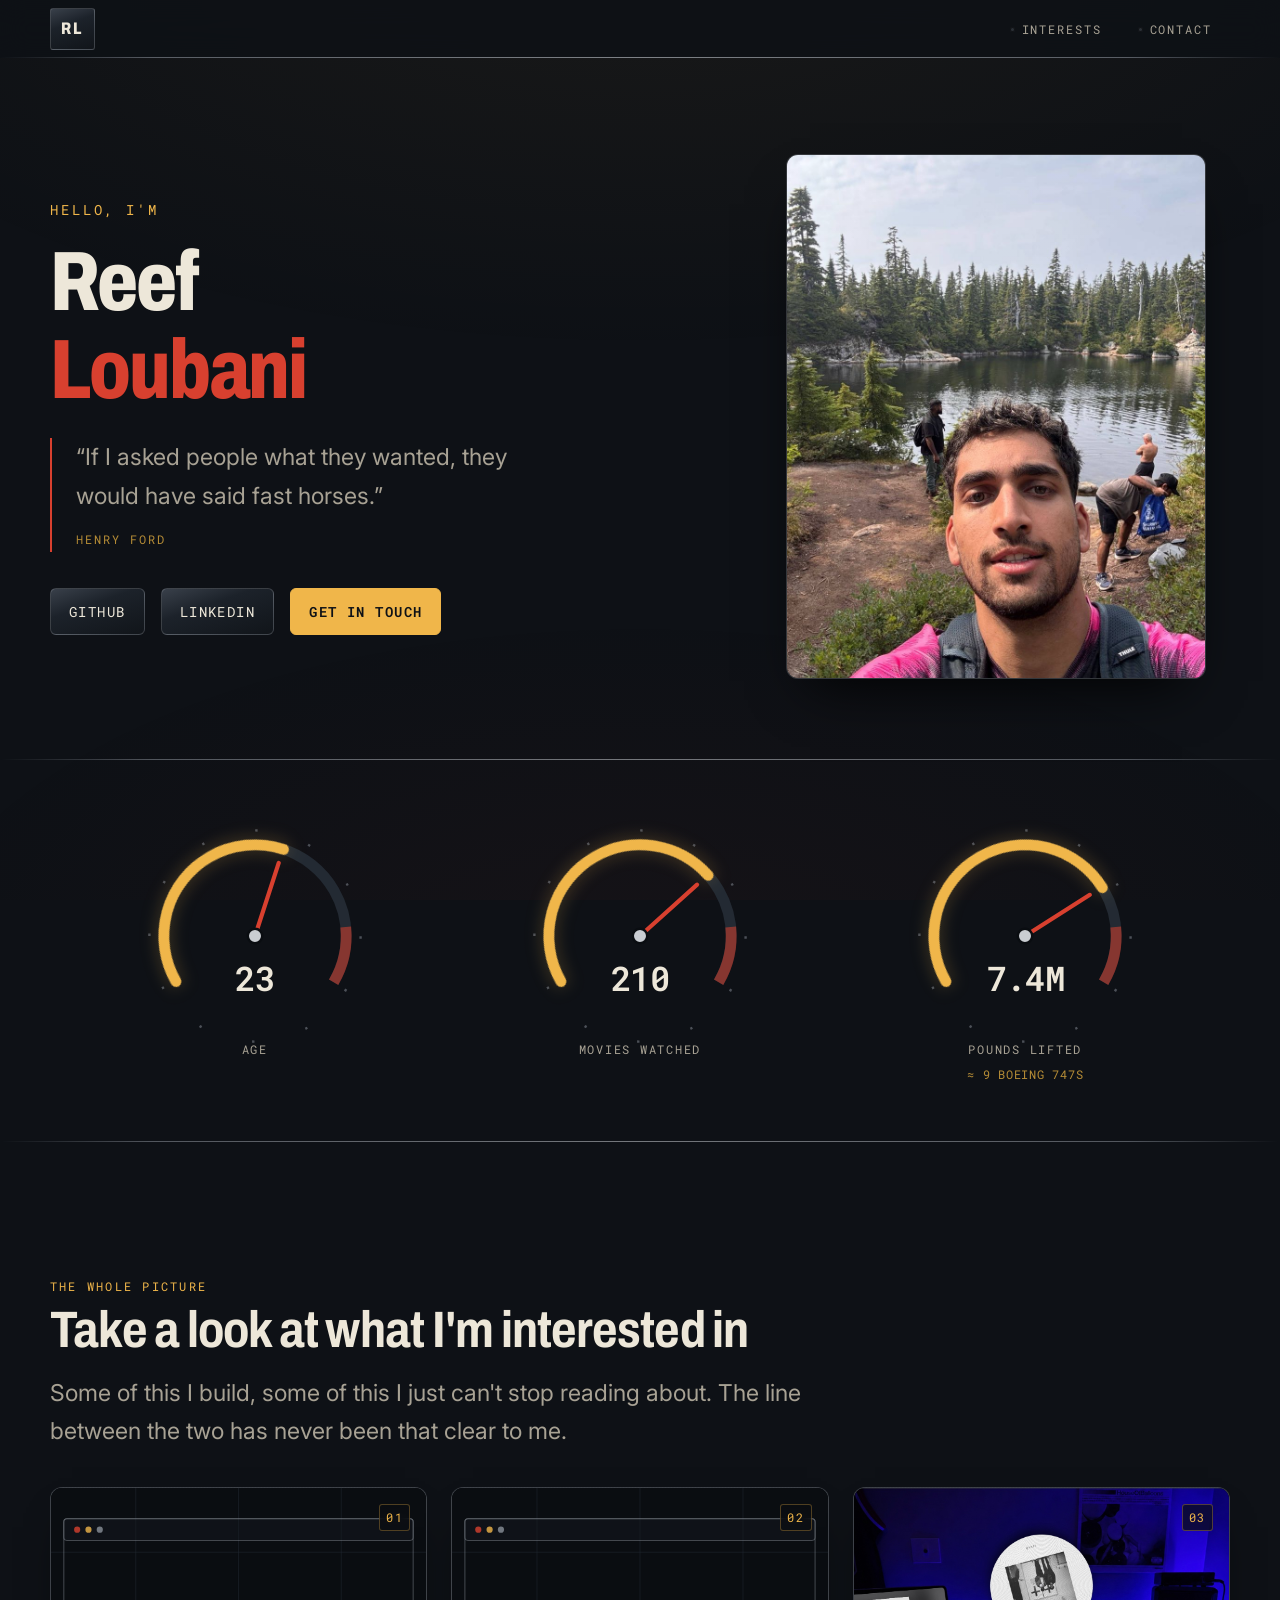
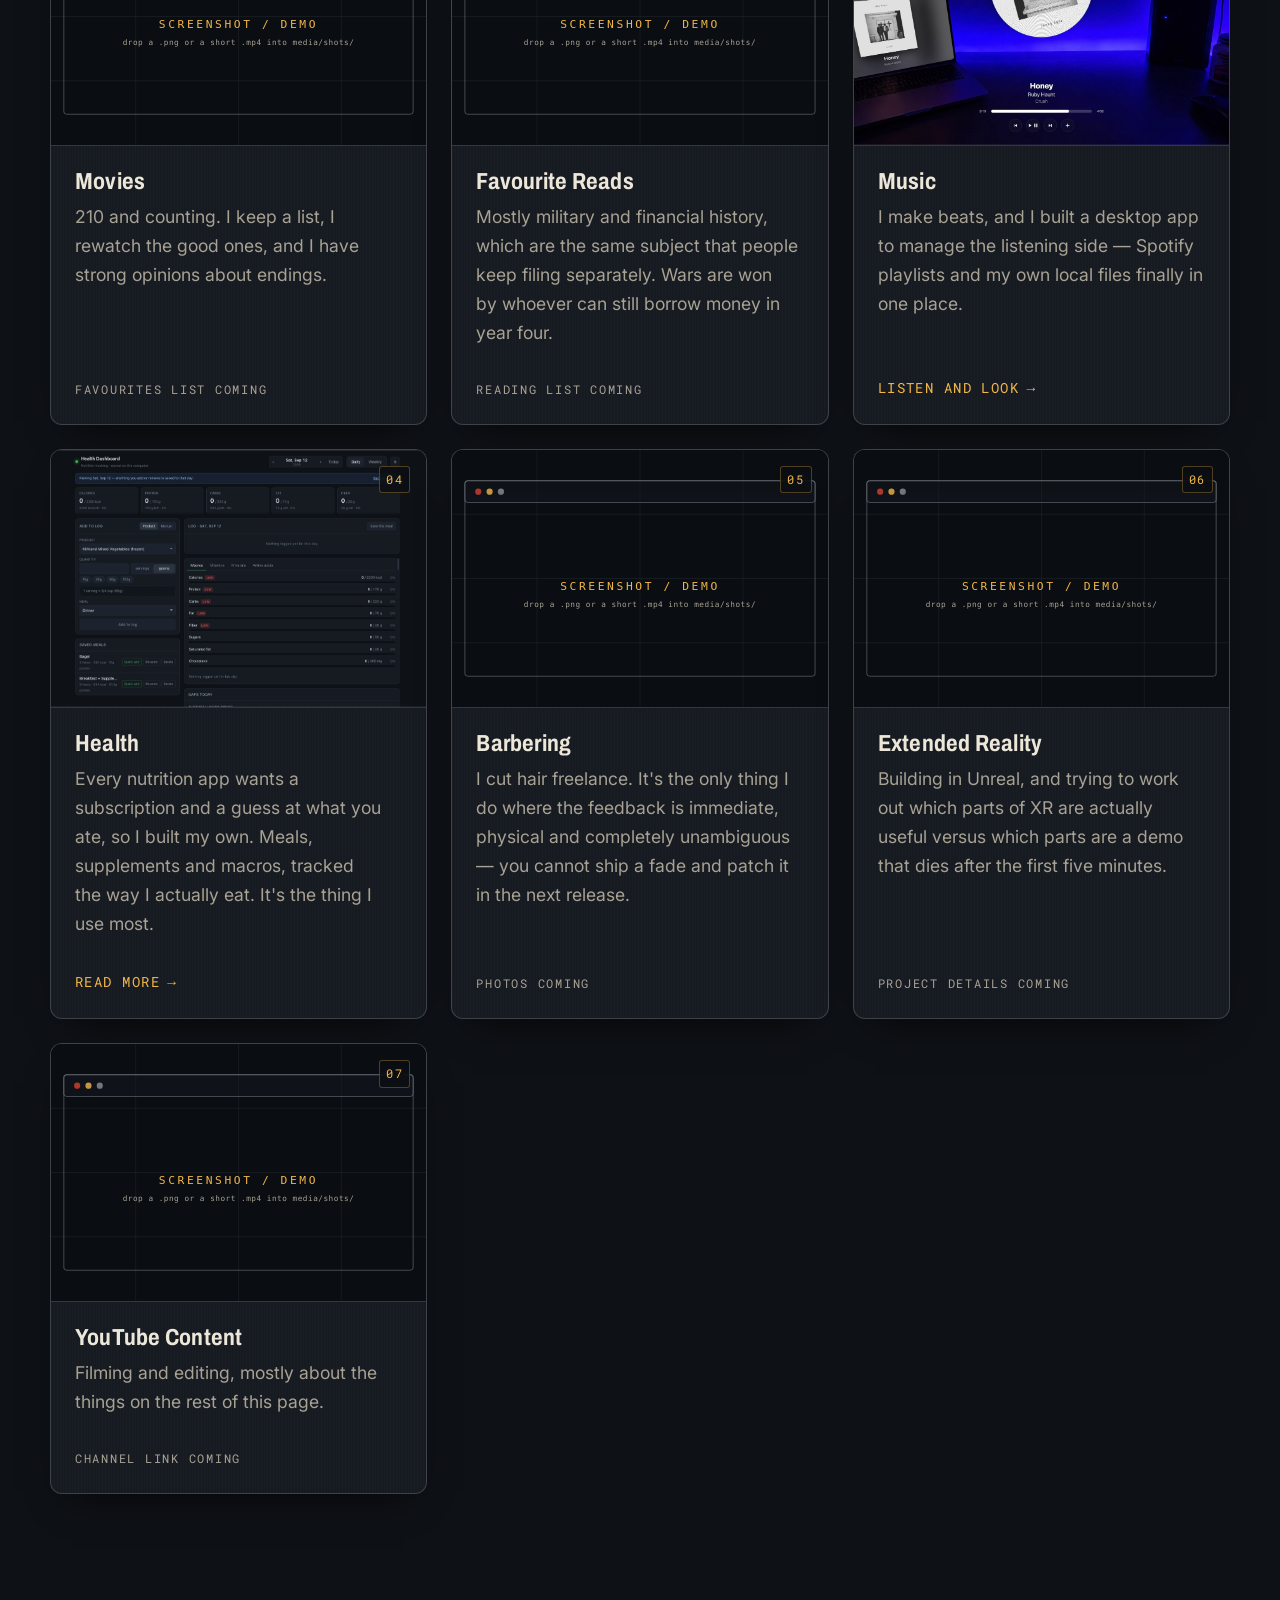
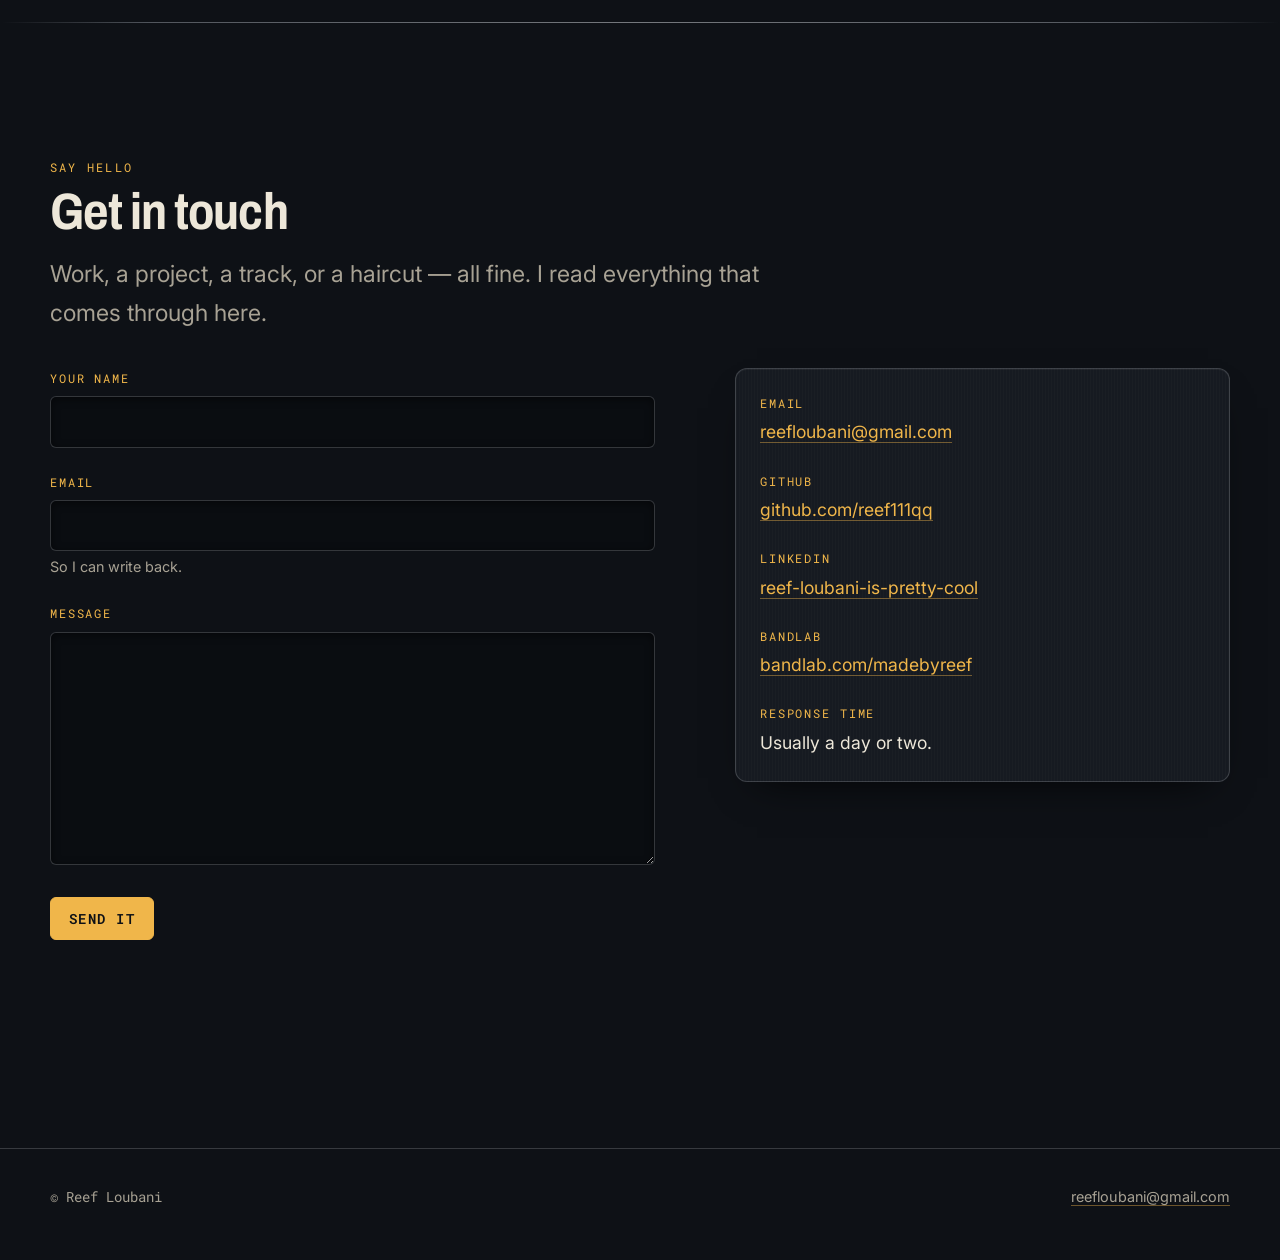
==== index.html @ f1d62947 "Restructure as a single page built around interests Replaces the five-tab layout with one scrolling " ====
<!doctype html>
<html lang="en">
<head>
<meta charset="utf-8">
<meta name="viewport" content="width=device-width, initial-scale=1">

<!-- REPLACE: tagline in the title, and the description below. Keep the name first. -->
<title>Reef Loubani — Builder, AI Engineer, Music Producer</title>
<meta name="description" content="Reef Loubani builds software, lifts, makes beats, cuts hair and reads history. Movies, reads, music, health, barbering, extended reality and video — all in one place.">
<link rel="canonical" href="https://reefloubani.com/">

<meta property="og:type" content="profile">
<meta property="og:title" content="Reef Loubani">
<meta property="og:description" content="Builder, AI engineer, music producer. Movies, reads, music, health, barbering, XR and video.">
<meta property="og:url" content="https://reefloubani.com/">
<meta property="og:image" content="https://reefloubani.com/media/og-image.png">
<meta name="twitter:card" content="summary_large_image">

<link rel="icon" href="favicon.svg" type="image/svg+xml">
<link rel="manifest" href="site.webmanifest">
<meta name="theme-color" content="#0E1116">

<link rel="preconnect" href="https://fonts.googleapis.com">
<link rel="preconnect" href="https://fonts.gstatic.com" crossorigin>
<link rel="stylesheet" href="https://fonts.googleapis.com/css2?family=Archivo:wdth,wght@62..125,400..800&family=Inter:wght@400..600&family=Roboto+Mono:wght@400..600&display=swap">

<link rel="stylesheet" href="styles/tokens.css">
<link rel="stylesheet" href="styles/base.css">
<link rel="stylesheet" href="styles/components.css">
<link rel="stylesheet" href="styles/pages.css">
<script type="module" src="scripts/main.js"></script>

<!-- This block is what ties reefloubani.com to your existing profiles when
     someone searches your name. Keep "sameAs" up to date if you add profiles. -->
<script type="application/ld+json">
{
  "@context": "https://schema.org",
  "@type": "Person",
  "name": "Reef Loubani",
  "url": "https://reefloubani.com/",
  "jobTitle": "Software Engineer",
  "email": "mailto:reefloubani@gmail.com",
  "knowsAbout": ["Software Engineering", "Artificial Intelligence", "Music Production", "Extended Reality", "Strength Training", "Film", "History"],
  "sameAs": [
    "https://github.com/reef111qq",
    "https://www.linkedin.com/in/reef-loubani-is-pretty-cool/",
    "https://www.bandlab.com/madebyreef"
  ]
}
</script>
</head>
<body>
<a class="skip-link" href="#main">Skip to content</a>

<header class="cluster">
  <div class="cluster__inner">
    <a class="cluster__mark" href="#main">RL</a>
    <nav class="cluster__tabs" aria-label="Primary">
      <ul class="cluster__list">
        <li><a class="cluster__link" href="#interests">Interests</a></li>
        <li><a class="cluster__link" href="#contact">Contact</a></li>
      </ul>
    </nav>
  </div>
</header>

<main id="main">

  <!-- ===== HERO ========================================================== -->
  <section class="wrap hero" aria-labelledby="hero-name">
    <div>
      <span class="hero__greeting">Hello, I'm</span>
      <h1 class="hero__name" id="hero-name">Reef <em>Loubani</em></h1>

      <blockquote class="hero__quote">
        <p>&ldquo;If I asked people what they wanted, they would have said fast horses.&rdquo;</p>
        <cite>Henry Ford</cite>
      </blockquote>

      <ul class="hero__links">
        <li><a class="btn" href="https://github.com/reef111qq">GitHub</a></li>
        <li><a class="btn" href="https://www.linkedin.com/in/reef-loubani-is-pretty-cool/">LinkedIn</a></li>
        <li><a class="btn btn--primary" href="#contact">Get in touch</a></li>
      </ul>
    </div>

    <figure class="hero__figure">
      <div class="portrait">
        <img src="media/portrait.jpg" alt="Reef Loubani at an alpine lake, pine trees and water behind him" width="900" height="1200" fetchpriority="high" decoding="async">
      </div>
    </figure>
  </section>

  <hr class="rule">

  <!-- ===== GAUGES ========================================================
       Each gauge needs data-value and data-max. data-max sets where the
       needle reaches full scale, so pick a number a bit above the value.
       The age gauge is different: give it data-birthdate and it works its
       own age out every page load, so it never goes stale.
       Add data-compact to shorten a big number (7400000 -> "7.4M").
       ===================================================================== -->
  <section class="wrap" aria-labelledby="stats-heading">
    <h2 class="vh" id="stats-heading">By the numbers</h2>

    <div class="gauges">

      <figure class="gauge reveal" data-gauge data-birthdate="2003-01-11" data-max="40" data-label="Age">
        <div class="gauge__dial-wrap">
          <svg class="gauge__dial" viewBox="0 0 200 200" role="img" aria-label="Age: 23">
            <g transform="rotate(150 100 100)" fill="none">
              <circle class="gauge__ticks" cx="100" cy="100" r="88"/>
              <circle class="gauge__track" cx="100" cy="100" r="76"/>
              <circle class="gauge__redline" cx="100" cy="100" r="76"/>
              <circle class="gauge__value" cx="100" cy="100" r="76"/>
            </g>
            <g class="gauge__needle"><line x1="100" y1="100" x2="100" y2="36"/></g>
            <circle class="gauge__hub" cx="100" cy="100" r="6"/>
          </svg>
          <span class="gauge__readout" data-readout>23</span>
        </div>
        <figcaption class="gauge__label">Age</figcaption>
      </figure>

      <figure class="gauge reveal" data-gauge data-value="210" data-max="300" data-label="Movies watched">
        <div class="gauge__dial-wrap">
          <svg class="gauge__dial" viewBox="0 0 200 200" role="img" aria-label="Movies watched: 210">
            <g transform="rotate(150 100 100)" fill="none">
              <circle class="gauge__ticks" cx="100" cy="100" r="88"/>
              <circle class="gauge__track" cx="100" cy="100" r="76"/>
              <circle class="gauge__redline" cx="100" cy="100" r="76"/>
              <circle class="gauge__value" cx="100" cy="100" r="76"/>
            </g>
            <g class="gauge__needle"><line x1="100" y1="100" x2="100" y2="36"/></g>
            <circle class="gauge__hub" cx="100" cy="100" r="6"/>
          </svg>
          <span class="gauge__readout" data-readout>210</span>
        </div>
        <figcaption class="gauge__label">Movies watched</figcaption>
      </figure>

      <figure class="gauge reveal" data-gauge data-value="7400000" data-max="10000000" data-compact data-label="Pounds lifted">
        <div class="gauge__dial-wrap">
          <svg class="gauge__dial" viewBox="0 0 200 200" role="img" aria-label="Pounds lifted: 7.4 million">
            <g transform="rotate(150 100 100)" fill="none">
              <circle class="gauge__ticks" cx="100" cy="100" r="88"/>
              <circle class="gauge__track" cx="100" cy="100" r="76"/>
              <circle class="gauge__redline" cx="100" cy="100" r="76"/>
              <circle class="gauge__value" cx="100" cy="100" r="76"/>
            </g>
            <g class="gauge__needle"><line x1="100" y1="100" x2="100" y2="36"/></g>
            <circle class="gauge__hub" cx="100" cy="100" r="6"/>
          </svg>
          <span class="gauge__readout" data-readout>7.4M</span>
        </div>
        <figcaption class="gauge__label">
          Pounds lifted
          <span class="gauge__note">&asymp; 9 Boeing 747s</span>
        </figcaption>
      </figure>

    </div>
  </section>

  <hr class="rule">

  <!-- ===== INTERESTS =====================================================
       The bulk of the site. Projects and personal interests together.
       To add one: copy a card, bump the number, swap the image.
       ===================================================================== -->
  <section class="wrap section" id="interests" aria-labelledby="interests-heading">
    <div class="section-head">
      <span class="section-head__eyebrow">The whole picture</span>
      <h2 id="interests-heading">Take a look at what I'm interested in</h2>
      <p class="section-head__lede">
        Some of this I build, some of this I just can't stop reading about. The
        line between the two has never been that clear to me.
      </p>
    </div>

    <div class="interests-grid">

      <!-- 01 MOVIES -->
      <article class="card interest-card reveal">
        <span class="interest-card__no">01</span>
        <div class="card__media">
          <img src="media/placeholder-shot.svg" alt="" width="800" height="500" loading="lazy" decoding="async">
        </div>
        <div class="card__body">
          <h3>Movies</h3>
          <!-- REPLACE: what you actually look for in a film, and a few favourites. -->
          <p>210 and counting. I keep a list, I rewatch the good ones, and I have
            strong opinions about endings.</p>
          <p class="interest-card__soon">Favourites list coming</p>
        </div>
      </article>

      <!-- 02 FAVOURITE READS -->
      <article class="card interest-card reveal">
        <span class="interest-card__no">02</span>
        <div class="card__media">
          <img src="media/placeholder-shot.svg" alt="" width="800" height="500" loading="lazy" decoding="async">
        </div>
        <div class="card__body">
          <h3>Favourite Reads</h3>
          <!-- REPLACE: the books that actually changed how you think. -->
          <p>Mostly military and financial history, which are the same subject that
            people keep filing separately. Wars are won by whoever can still borrow
            money in year four.</p>
          <p class="interest-card__soon">Reading list coming</p>
        </div>
      </article>

      <!-- 03 MUSIC -->
      <article class="card interest-card reveal">
        <span class="interest-card__no">03</span>
        <div class="card__media">
          <img src="media/shots/music-manager.jpg" alt="The desktop music manager playing Honey by Ruby Haunt, album art spinning as a record above the desk" width="1500" height="825" loading="lazy" decoding="async">
        </div>
        <div class="card__body">
          <h3>Music</h3>
          <p>I make beats, and I built a desktop app to manage the listening side —
            Spotify playlists and my own local files finally in one place.</p>
          <a class="link-arrow" href="music.html">Listen and look <span aria-hidden="true">&rarr;</span></a>
        </div>
      </article>

      <!-- 04 HEALTH -->
      <article class="card interest-card reveal">
        <span class="interest-card__no">04</span>
        <div class="card__media">
          <img src="media/shots/health-dashboard.jpg" alt="The health dashboard showing calorie, protein, carb, fat and fibre targets alongside a daily food log" width="1500" height="730" loading="lazy" decoding="async">
        </div>
        <div class="card__body">
          <h3>Health</h3>
          <p>Every nutrition app wants a subscription and a guess at what you ate, so
            I built my own. Meals, supplements and macros, tracked the way I actually
            eat. It's the thing I use most.</p>
          <a class="link-arrow" href="project-health-dashboard.html">Read more <span aria-hidden="true">&rarr;</span></a>
        </div>
      </article>

      <!-- 05 BARBERING -->
      <article class="card interest-card reveal">
        <span class="interest-card__no">05</span>
        <div class="card__media">
          <img src="media/placeholder-shot.svg" alt="" width="800" height="500" loading="lazy" decoding="async">
        </div>
        <div class="card__body">
          <h3>Barbering</h3>
          <!-- REPLACE: how you got into it, who you cut for. -->
          <p>I cut hair freelance. It's the only thing I do where the feedback is
            immediate, physical and completely unambiguous — you cannot ship a fade
            and patch it in the next release.</p>
          <p class="interest-card__soon">Photos coming</p>
        </div>
      </article>

      <!-- 06 EXTENDED REALITY -->
      <article class="card interest-card reveal">
        <span class="interest-card__no">06</span>
        <div class="card__media">
          <img src="media/placeholder-shot.svg" alt="" width="800" height="500" loading="lazy" decoding="async">
        </div>
        <div class="card__body">
          <h3>Extended Reality</h3>
          <!-- REPLACE: what you're building in XR and why. -->
          <p>Building in Unreal, and trying to work out which parts of XR are actually
            useful versus which parts are a demo that dies after the first five minutes.</p>
          <p class="interest-card__soon">Project details coming</p>
        </div>
      </article>

      <!-- 07 YOUTUBE CONTENT -->
      <article class="card interest-card reveal">
        <span class="interest-card__no">07</span>
        <div class="card__media">
          <img src="media/placeholder-shot.svg" alt="" width="800" height="500" loading="lazy" decoding="async">
        </div>
        <div class="card__body">
          <h3>YouTube Content</h3>
          <!-- REPLACE: what the channel is about, and link it. -->
          <p>Filming and editing, mostly about the things on the rest of this page.</p>
          <p class="interest-card__soon">Channel link coming</p>
        </div>
      </article>

    </div>
  </section>

  <hr class="rule">

  <!-- ===== CONTACT =======================================================
       Netlify reads this form at deploy time and collects submissions under
       Forms in the site dashboard. It only works once deployed — submitting
       from a local server will 404, which is expected.
       ===================================================================== -->
  <section class="wrap section" id="contact" aria-labelledby="contact-heading">
    <div class="section-head">
      <span class="section-head__eyebrow">Say hello</span>
      <h2 id="contact-heading">Get in touch</h2>
      <p class="section-head__lede">
        Work, a project, a track, or a haircut — all fine. I read everything that
        comes through here.
      </p>
    </div>

    <div class="contact-split">
      <form name="contact" method="POST" action="/thanks.html"
            data-netlify="true" netlify-honeypot="bot-field">

        <input type="hidden" name="form-name" value="contact">

        <p class="hp" aria-hidden="true">
          <label>Leave this field empty <input name="bot-field" tabindex="-1" autocomplete="off"></label>
        </p>

        <div class="field">
          <label class="field__label" for="name">Your name</label>
          <input id="name" name="name" type="text" autocomplete="name" required>
        </div>

        <div class="field">
          <label class="field__label" for="email">Email</label>
          <input id="email" name="email" type="email" autocomplete="email" required
                 aria-describedby="email-hint">
          <span class="field__hint" id="email-hint">So I can write back.</span>
        </div>

        <div class="field">
          <label class="field__label" for="message">Message</label>
          <textarea id="message" name="message" rows="7" required></textarea>
        </div>

        <button class="btn btn--primary" type="submit">Send it</button>
      </form>

      <aside class="panel contact-aside reveal" aria-labelledby="elsewhere-heading">
        <h3 id="elsewhere-heading" class="vh">Elsewhere</h3>
        <dl>
          <dt>Email</dt>
          <dd><a href="mailto:reefloubani@gmail.com">reefloubani@gmail.com</a></dd>

          <dt>GitHub</dt>
          <dd><a href="https://github.com/reef111qq">github.com/reef111qq</a></dd>

          <dt>LinkedIn</dt>
          <dd><a href="https://www.linkedin.com/in/reef-loubani-is-pretty-cool/">reef-loubani-is-pretty-cool</a></dd>

          <dt>BandLab</dt>
          <dd><a href="https://www.bandlab.com/madebyreef">bandlab.com/madebyreef</a></dd>

          <dt>Response time</dt>
          <dd>Usually a day or two.</dd>
        </dl>
      </aside>
    </div>
  </section>

</main>

<footer class="foot">
  <div class="wrap foot__inner">
    <p class="mono">&copy; Reef Loubani</p>
    <p><a href="mailto:reefloubani@gmail.com">reefloubani@gmail.com</a></p>
  </div>
</footer>

</body>
</html>
---- styles/tokens.css ----
/* ==========================================================================
   tokens.css — the whole design system lives here.
   Change a value in this file and it updates everywhere on the site.
   ========================================================================== */

:root {
  /* --- Palette -----------------------------------------------------------
     "Chrome & Chassis": lacquered midnight ground, bone text, racing red
     accents, amber instrument lighting, chrome hairlines.
     ------------------------------------------------------------------- */
  --lacquer:         #0E1116;   /* page ground */
  --lacquer-raised:  #161A21;   /* cards, panels — sits above the ground */
  --lacquer-sunk:    #0A0D11;   /* recessed wells: LCD, media frames */
  --bone:            #EDE7D9;   /* body text */
  --bone-dim:        #A8A294;   /* captions, secondary text */

  /* Racing red is LARGE TEXT AND DECORATION ONLY.
     On --lacquer it measures ~4.3:1, which fails WCAG AA for body copy.
     For anything at body size, use --red-lift (~7:1). */
  --red:             #D8402F;
  --red-lift:        #E86B5C;

  --amber:           #F0B64A;   /* needles, readouts, focus rings (~10:1) */
  --amber-text:      #B58C36;   /* dimmed amber that is still safe for SMALL TEXT
                                   (5.2:1 or better on every surface here).
                                   Use this, not --amber-dim, for any wording. */
  --amber-dim:       #8A6B2E;   /* decorative only: unlit LEDs, hover borders.
                                   Measures 3.9:1 — too low for text. */
  --amber-glow:      rgba(240, 182, 74, 0.28);

  --chrome-hi:       #C9CDD2;
  --chrome-lo:       #8A9099;
  --chrome-edge:     rgba(201, 205, 210, 0.22);

  /* --- Derived surfaces --------------------------------------------------- */
  --hairline: linear-gradient(90deg,
    transparent, var(--chrome-lo) 12%, var(--chrome-hi) 50%,
    var(--chrome-lo) 88%, transparent);

  --bezel: linear-gradient(161deg, #39404A 0%, #1C222A 38%, #11151A 100%);

  --brushed: repeating-linear-gradient(90deg,
    rgba(255,255,255,0.016) 0 1px, transparent 1px 3px);

  --shadow-panel: 0 1px 0 rgba(255,255,255,0.05) inset,
                  0 18px 40px -22px rgba(0,0,0,0.9);
  --shadow-lift:  0 1px 0 rgba(255,255,255,0.07) inset,
                  0 26px 54px -24px rgba(0,0,0,1);

  /* --- Type --------------------------------------------------------------
     Display uses Archivo's width axis for the condensed instrument look.
     Every numeral on the site is mono — gauge readouts, timecodes, stats.
     ------------------------------------------------------------------- */
  --font-display: 'Archivo', 'Arial Narrow', 'Helvetica Neue', sans-serif;
  --font-body:    'Inter', -apple-system, BlinkMacSystemFont, 'Segoe UI', Roboto, sans-serif;
  --font-mono:    'Roboto Mono', ui-monospace, SFMono-Regular, Menlo, monospace;

  --wdth-condensed: 82;   /* display headings */
  --wdth-normal:    100;

  /* Fluid scale — no media queries needed for type */
  --step--2: clamp(0.72rem, 0.70rem + 0.10vw, 0.78rem);
  --step--1: clamp(0.82rem, 0.79rem + 0.15vw, 0.90rem);
  --step-0:  clamp(1.00rem, 0.96rem + 0.20vw, 1.10rem);
  --step-1:  clamp(1.22rem, 1.13rem + 0.45vw, 1.45rem);
  --step-2:  clamp(1.55rem, 1.35rem + 1.00vw, 2.15rem);
  --step-3:  clamp(2.05rem, 1.65rem + 2.00vw, 3.20rem);
  --step-4:  clamp(2.80rem, 1.90rem + 4.20vw, 5.75rem);

  --leading-tight: 1.05;
  --leading-snug:  1.28;
  --leading-body:  1.65;

  /* --- Space -------------------------------------------------------------- */
  --space-3xs: 0.25rem;
  --space-2xs: 0.5rem;
  --space-xs:  0.75rem;
  --space-s:   1rem;
  --space-m:   1.5rem;
  --space-l:   2.25rem;
  --space-xl:  3.5rem;
  --space-2xl: 5rem;
  --space-3xl: clamp(4rem, 2rem + 8vw, 8rem);

  /* --- Layout ------------------------------------------------------------- */
  --page-max: 1180px;
  --measure:  62ch;
  --gutter:   clamp(1.1rem, 0.6rem + 2.2vw, 2.75rem);
  --nav-h:    58px;
  --radius:   6px;
  --radius-lg: 12px;

  /* --- Motion ------------------------------------------------------------- */
  --dur-fast: 140ms;
  --dur:      280ms;
  --dur-slow: 1100ms;          /* the needle sweep */
  --ease:     cubic-bezier(0.22, 0.68, 0.24, 1);
  --ease-out: cubic-bezier(0.16, 1, 0.3, 1);
}
---- styles/base.css ----
/* ==========================================================================
   base.css — reset, typography, focus, page transitions, shared utilities.
   ========================================================================== */

/* --- Cross-document view transitions --------------------------------------
   Two lines. Navigating between tabs cross-fades instead of hard-cutting.
   Browsers without support simply navigate normally — nothing to maintain.
   ------------------------------------------------------------------------ */
@view-transition { navigation: auto; }

*, *::before, *::after { box-sizing: border-box; }

html {
  -webkit-text-size-adjust: 100%;
  scroll-behavior: smooth;
  scroll-padding-top: calc(var(--nav-h) + var(--space-m));
}

body {
  margin: 0;
  min-height: 100svh;
  background: var(--lacquer);
  color: var(--bone);
  font-family: var(--font-body);
  font-size: var(--step-0);
  line-height: var(--leading-body);
  -webkit-font-smoothing: antialiased;
  text-rendering: optimizeLegibility;
}

/* A slow vignette so the ground reads as lacquer, not flat black. */
body::before {
  content: "";
  position: fixed;
  inset: 0;
  pointer-events: none;
  z-index: 0;
  background:
    radial-gradient(120% 80% at 50% -10%, rgba(240,182,74,0.055), transparent 62%),
    radial-gradient(100% 70% at 50% 110%, rgba(216,64,47,0.045), transparent 60%);
}

/* --- Headings -------------------------------------------------------------
   Display face, condensed width axis. Numerals everywhere are mono.
   ------------------------------------------------------------------------ */
h1, h2, h3, h4 {
  font-family: var(--font-display);
  font-variation-settings: 'wdth' var(--wdth-condensed);
  font-weight: 700;
  line-height: var(--leading-tight);
  letter-spacing: -0.015em;
  margin: 0 0 var(--space-s);
  text-wrap: balance;
}

h1 { font-size: var(--step-4); }
h2 { font-size: var(--step-3); }
h3 { font-size: var(--step-1); letter-spacing: 0.01em; }

p, li { text-wrap: pretty; }
p { margin: 0 0 var(--space-s); max-width: var(--measure); }

a {
  color: var(--amber);
  text-decoration-color: color-mix(in srgb, var(--amber) 42%, transparent);
  text-underline-offset: 0.22em;
  text-decoration-thickness: 1px;
  transition: color var(--dur-fast) var(--ease),
              text-decoration-color var(--dur-fast) var(--ease);
}
a:hover { color: var(--bone); text-decoration-color: var(--bone); }

img, video, svg, iframe { max-width: 100%; }
img, video { height: auto; display: block; }

ul, ol { padding-inline-start: 1.15em; }

::selection { background: var(--amber); color: var(--lacquer); }

/* --- Focus ----------------------------------------------------------------
   One visible amber ring, on everything, always. Never removed.
   ------------------------------------------------------------------------ */
:focus-visible {
  outline: 2px solid var(--amber);
  outline-offset: 3px;
  border-radius: 3px;
}

.skip-link {
  position: absolute;
  left: var(--space-s);
  top: var(--space-s);
  z-index: 100;
  padding: 0.7em 1.1em;
  background: var(--amber);
  color: var(--lacquer);
  font-weight: 600;
  border-radius: var(--radius);
  transform: translateY(-160%);
  transition: transform var(--dur) var(--ease);
}
.skip-link:focus { transform: translateY(0); color: var(--lacquer); }

/* --- Layout helpers -------------------------------------------------------- */
.wrap {
  width: min(100% - (var(--gutter) * 2), var(--page-max));
  margin-inline: auto;
  position: relative;
  z-index: 1;
}

.section { padding-block: var(--space-3xl); }
.section--tight { padding-block: var(--space-xl); }

/* Chrome hairline — a gradient rule, never a border. */
.rule {
  height: 1px;
  border: 0;
  margin: 0;
  background: var(--hairline);
  opacity: 0.55;
}

/* Section heading with its own small numbered plate, like a gauge label. */
.section-head { margin-bottom: var(--space-l); }
.section-head__eyebrow {
  display: inline-block;
  font-family: var(--font-mono);
  font-size: var(--step--2);
  letter-spacing: 0.18em;
  text-transform: uppercase;
  color: var(--amber);
  margin-bottom: var(--space-2xs);
}
.section-head__lede {
  color: var(--bone-dim);
  font-size: var(--step-1);
  max-width: 54ch;
  margin-top: var(--space-xs);
}

.prose > * + * { margin-top: var(--space-s); }
.mono { font-family: var(--font-mono); }

/* Visible to screen readers only. */
.vh {
  position: absolute !important;
  width: 1px; height: 1px;
  padding: 0; margin: -1px;
  overflow: hidden;
  clip-path: inset(50%);
  white-space: nowrap;
}

/* --- Reveal on scroll ------------------------------------------------------
   Applied by scripts/reveal.js. The .reveal class is only added by JS, so
   with JS disabled everything is simply visible from the start.
   ------------------------------------------------------------------------ */
.reveal {
  opacity: 0;
  transform: translateY(14px);
  transition: opacity 620ms var(--ease-out), transform 620ms var(--ease-out);
}
.reveal.is-in { opacity: 1; transform: none; }

/* --- Footer ---------------------------------------------------------------- */
.foot {
  border-top: 1px solid var(--chrome-edge);
  padding-block: var(--space-l);
  margin-top: var(--space-2xl);
  color: var(--bone-dim);
  font-size: var(--step--1);
}
.foot__inner {
  display: flex;
  flex-wrap: wrap;
  gap: var(--space-s) var(--space-l);
  align-items: center;
  justify-content: space-between;
}
.foot a { color: var(--bone-dim); }
.foot a:hover { color: var(--amber); }

/* --- Reduced motion --------------------------------------------------------
   Honour the OS setting: gauges snap to value, reveals are instant,
   page transitions stop animating.
   ------------------------------------------------------------------------ */
@media (prefers-reduced-motion: reduce) {
  html { scroll-behavior: auto; }
  *, *::before, *::after {
    animation-duration: 0.01ms !important;
    animation-iteration-count: 1 !important;
    transition-duration: 0.01ms !important;
  }
  ::view-transition-group(*),
  ::view-transition-old(*),
  ::view-transition-new(*) { animation: none !important; }
  .reveal { opacity: 1; transform: none; }
}

/* --- No JavaScript ---------------------------------------------------------
   Reveals are opt-in via class="reveal" in the markup, so if scripting is
   unavailable this makes sure nothing is left stranded at opacity: 0.
   ------------------------------------------------------------------------ */
@media (scripting: none) {
  .reveal { opacity: 1; transform: none; }
}
---- styles/components.css ----
/* ==========================================================================
   components.css — nav, gauges, cards, the tape deck, forms, buttons.
   Every reusable piece of UI. Page-specific layout lives in pages.css.
   ========================================================================== */

/* ==========================================================================
   1. INSTRUMENT CLUSTER (the nav)
   A chrome-bezelled tab strip. The active tab is lit amber with an LED.
   `view-transition-name` keeps it fixed in place while pages cross-fade.
   ========================================================================== */
.cluster {
  position: sticky;
  top: 0;
  z-index: 50;
  view-transition-name: cluster;
  background: color-mix(in srgb, var(--lacquer) 84%, transparent);
  backdrop-filter: blur(14px) saturate(1.3);
  -webkit-backdrop-filter: blur(14px) saturate(1.3);
}
.cluster::after {
  content: "";
  position: absolute;
  left: 0; right: 0; bottom: 0;
  height: 1px;
  background: var(--hairline);
  opacity: 0.6;
}

.cluster__inner {
  width: min(100% - (var(--gutter) * 2), var(--page-max));
  margin-inline: auto;
  min-height: var(--nav-h);
  display: flex;
  align-items: center;
  gap: var(--space-m);
}

/* Sub-pages get a plain "back" bar rather than the anchor strip. */
.cluster__back {
  margin-left: auto;
  font-family: var(--font-mono);
  font-size: var(--step--2);
  letter-spacing: 0.15em;
  text-transform: uppercase;
  text-decoration: none;
  display: inline-flex;
  gap: 0.5em;
  align-items: center;
}

.cluster__mark {
  font-family: var(--font-display);
  font-variation-settings: 'wdth' 78;
  font-weight: 800;
  font-size: 1.05rem;
  letter-spacing: 0.14em;
  color: var(--bone);
  text-decoration: none;
  padding: 0.35em 0.6em;
  border: 1px solid var(--chrome-edge);
  border-radius: 3px;
  background: var(--bezel);
  flex: none;
}
.cluster__mark:hover { color: var(--amber); border-color: var(--amber-dim); }

/* On narrow screens the strip scrolls sideways — no hamburger, no JS. */
.cluster__tabs {
  margin-left: auto;
  overflow-x: auto;
  scrollbar-width: none;
  -ms-overflow-style: none;
  overscroll-behavior-x: contain;
}
.cluster__tabs::-webkit-scrollbar { display: none; }

.cluster__list {
  display: flex;
  align-items: stretch;
  gap: 0;
  list-style: none;
  margin: 0;
  padding: 0;
}

.cluster__link {
  position: relative;
  display: flex;
  align-items: center;
  gap: 0.5em;
  height: var(--nav-h);
  padding-inline: clamp(0.7rem, 0.4rem + 1vw, 1.15rem);
  font-family: var(--font-mono);
  font-size: var(--step--2);
  letter-spacing: 0.15em;
  text-transform: uppercase;
  color: var(--bone-dim);
  text-decoration: none;
  white-space: nowrap;
  transition: color var(--dur-fast) var(--ease);
}
.cluster__link::before {            /* the LED */
  content: "";
  width: 5px; height: 5px;
  border-radius: 50%;
  background: #2A2F36;
  box-shadow: inset 0 0 0 1px rgba(0,0,0,0.6);
  transition: background var(--dur) var(--ease), box-shadow var(--dur) var(--ease);
}
.cluster__link::after {             /* the lit underbar */
  content: "";
  position: absolute;
  left: 0.6rem; right: 0.6rem; bottom: 0;
  height: 2px;
  background: var(--amber);
  transform: scaleX(0);
  transition: transform var(--dur) var(--ease);
}
.cluster__link:hover { color: var(--bone); }
.cluster__link:hover::before { background: var(--amber-dim); }

.cluster__link[aria-current="page"] { color: var(--amber); }
.cluster__link[aria-current="page"]::before {
  background: var(--amber);
  box-shadow: 0 0 7px var(--amber-glow), 0 0 2px var(--amber);
}
.cluster__link[aria-current="page"]::after { transform: scaleX(1); }

/* On a phone, drop the "RL" mark (the Home tab goes to the same place) and
   tighten the tabs so all five fit without anyone needing to discover that
   the strip scrolls. The overflow-x above stays as a safety net. */
@media (max-width: 560px) {
  .cluster__mark { display: none; }
  .cluster__tabs { margin-inline: auto; }
  .cluster__link {
    padding-inline: 0.42rem;
    gap: 0.3em;
    letter-spacing: 0.04em;
    font-size: 0.68rem;
  }
  .cluster__link::before { width: 4px; height: 4px; }
  .cluster__link::after { left: 0.3rem; right: 0.3rem; }
}

/* ==========================================================================
   2. GAUGES
   Geometry, once, so the numbers below make sense:
     r = 76  ->  circumference 477.522
     the dial is a 240 degree arc  ->  318.348 of that circumference
     the 120 degree gap sits at the bottom (rotated 150deg in the markup)
     ticks ride at r = 88, redline covers the last 15% of the arc
   JS sets --angle and stroke-dashoffset. Everything else is static.
   ========================================================================== */
.gauge {
  position: relative;
  margin: 0;
  text-align: center;
}

.gauge__dial-wrap { position: relative; }
.gauge__dial { width: 100%; height: auto; display: block; overflow: visible; }

.gauge__ticks {
  stroke: var(--chrome-lo);
  stroke-width: 2;
  stroke-dasharray: 2 44.077;
  opacity: 0.5;
}
.gauge__track {
  stroke: #232A33;
  stroke-width: 9;
  stroke-dasharray: 318.348 477.522;
}
.gauge__redline {
  stroke: var(--red);
  stroke-width: 9;
  stroke-dasharray: 47.752 477.522;
  stroke-dashoffset: -270.596;
  opacity: 0.55;
}
.gauge__value {
  stroke: var(--amber);
  stroke-width: 9;
  stroke-linecap: round;
  stroke-dasharray: 318.348 477.522;
  stroke-dashoffset: 318.348;              /* starts empty; JS fills it */
  filter: drop-shadow(0 0 7px var(--amber-glow));
  transition: stroke-dashoffset var(--dur-slow) var(--ease);
}

.gauge__needle {
  transform-box: view-box;
  transform-origin: 100px 100px;
  transform: rotate(var(--angle, 240deg));   /* 240deg = zero on the dial */
  transition: transform var(--dur-slow) var(--ease);
}
.gauge__needle line {
  stroke: var(--red);
  stroke-width: 3.5;
  stroke-linecap: round;
}
.gauge__hub { fill: var(--chrome-hi); stroke: #0A0D11; stroke-width: 2; }

/* The readout sits in the middle of the dial, the label in the gap below. */
.gauge__readout {
  /* Sits low on the dial, between the two open ends of the arc. The needle
     sweeps between 8 and 4 o'clock and never points straight down, so this
     spot is always clear of it. */
  position: absolute;
  left: 50%;
  top: 68%;
  transform: translate(-50%, -50%);
  font-family: var(--font-mono);
  font-weight: 600;
  font-size: clamp(1.45rem, 1rem + 2vw, 2.1rem);
  color: var(--bone);
  font-variant-numeric: tabular-nums;
  letter-spacing: -0.02em;
}
.gauge__note {
  display: block;
  margin-top: 0.35em;
  font-family: var(--font-mono);
  font-size: var(--step--2);
  color: var(--amber-text);
  letter-spacing: 0.06em;
}
.gauge__label {
  display: block;
  margin-top: -7%;    /* tucks the label up under the foot of the dial */
  font-family: var(--font-mono);
  font-size: var(--step--2);
  letter-spacing: 0.14em;
  text-transform: uppercase;
  color: var(--bone-dim);
}

/* ==========================================================================
   3. PANELS & CARDS
   ========================================================================== */
.panel {
  background: var(--lacquer-raised);
  background-image: var(--brushed);
  border: 1px solid var(--chrome-edge);
  border-radius: var(--radius-lg);
  box-shadow: var(--shadow-panel);
}

.card {
  display: flex;
  flex-direction: column;
  background: var(--lacquer-raised);
  background-image: var(--brushed);
  border: 1px solid var(--chrome-edge);
  border-radius: var(--radius-lg);
  box-shadow: var(--shadow-panel);
  overflow: hidden;
  transition: transform var(--dur) var(--ease),
              box-shadow var(--dur) var(--ease),
              border-color var(--dur) var(--ease);
}
.card:hover {
  transform: translateY(-3px);
  border-color: color-mix(in srgb, var(--amber) 32%, transparent);
  box-shadow: var(--shadow-lift);
}

.card__media {
  position: relative;
  background: var(--lacquer-sunk);
  border-bottom: 1px solid var(--chrome-edge);
  aspect-ratio: 16 / 10;
  overflow: hidden;
}
.card__media img,
.card__media video { width: 100%; height: 100%; object-fit: cover; }

.card__body { padding: var(--space-m); display: flex; flex-direction: column; flex: 1; }
.card__title { margin-bottom: var(--space-xs); }
.card__body > :last-child { margin-bottom: 0; }
.card__body p { max-width: none; }

/* The amber label plate — a stamped tag, like a gauge face marking. */
.plate {
  display: inline-block;
  font-family: var(--font-mono);
  font-size: var(--step--2);
  letter-spacing: 0.16em;
  text-transform: uppercase;
  color: var(--amber);
  background: color-mix(in srgb, var(--amber) 11%, transparent);
  border: 1px solid color-mix(in srgb, var(--amber) 34%, transparent);
  border-radius: 3px;
  padding: 0.28em 0.65em;
  line-height: 1.5;
}

/* "The problem" line — the thing every project card leads with. */
.problem {
  border-left: 2px solid var(--red);
  padding-left: var(--space-s);
  margin-bottom: var(--space-s);
}
.problem__label {
  display: block;
  font-family: var(--font-mono);
  font-size: var(--step--2);
  letter-spacing: 0.16em;
  text-transform: uppercase;
  color: var(--red-lift);
  margin-bottom: 0.2em;
}
.problem p { margin: 0; color: var(--bone); }

/* Small mono stat readouts — used on the professional/AI card. */
.readouts {
  display: flex;
  flex-wrap: wrap;
  gap: var(--space-s) var(--space-l);
  list-style: none;
  padding: 0;
  margin: 0 0 var(--space-s);
}
.readout__value {
  display: block;
  font-family: var(--font-mono);
  font-weight: 600;
  font-size: var(--step-2);
  color: var(--amber);
  font-variant-numeric: tabular-nums;
  line-height: 1.1;
}
.readout__label {
  font-family: var(--font-mono);
  font-size: var(--step--2);
  letter-spacing: 0.12em;
  text-transform: uppercase;
  color: var(--bone-dim);
}

/* ==========================================================================
   4. BUTTONS
   ========================================================================== */
.btn {
  display: inline-flex;
  align-items: center;
  gap: 0.55em;
  font-family: var(--font-mono);
  font-size: var(--step--1);
  letter-spacing: 0.1em;
  text-transform: uppercase;
  text-decoration: none;
  padding: 0.75em 1.25em;
  border-radius: var(--radius);
  border: 1px solid var(--chrome-edge);
  background: var(--bezel);
  color: var(--bone);
  cursor: pointer;
  transition: border-color var(--dur-fast) var(--ease),
              color var(--dur-fast) var(--ease),
              transform var(--dur-fast) var(--ease);
}
.btn:hover {
  color: var(--amber);
  border-color: color-mix(in srgb, var(--amber) 50%, transparent);
  transform: translateY(-1px);
}
.btn:active { transform: translateY(0); }
.btn--primary {
  background: var(--amber);
  border-color: var(--amber);
  color: var(--lacquer);
  font-weight: 600;
}
.btn--primary:hover { background: var(--bone); border-color: var(--bone); color: var(--lacquer); }
.btn[disabled] { opacity: 0.4; cursor: not-allowed; transform: none; }

.link-arrow {
  font-family: var(--font-mono);
  font-size: var(--step--1);
  letter-spacing: 0.1em;
  text-transform: uppercase;
  text-decoration: none;
  display: inline-flex;
  gap: 0.5em;
  margin-top: auto;
  padding-top: var(--space-s);
}
.link-arrow span { transition: transform var(--dur) var(--ease); }
.link-arrow:hover span { transform: translateX(4px); }

/* ==========================================================================
   5. THE TAPE DECK (music player)
   ========================================================================== */
.deck {
  background: var(--bezel);
  background-image: var(--brushed), var(--bezel);
  border: 1px solid var(--chrome-edge);
  border-radius: var(--radius-lg);
  box-shadow: var(--shadow-lift);
  padding: var(--space-m);
}

/* Amber-lit LCD, sunk into the faceplate. */
.deck__lcd {
  background: var(--lacquer-sunk);
  border: 1px solid rgba(0,0,0,0.7);
  box-shadow: inset 0 2px 10px rgba(0,0,0,0.85),
              0 1px 0 var(--chrome-edge);
  border-radius: var(--radius);
  padding: var(--space-s) var(--space-m);
  display: flex;
  flex-wrap: wrap;
  gap: var(--space-2xs) var(--space-m);
  align-items: baseline;
  justify-content: space-between;
  font-family: var(--font-mono);
}
.deck__now {
  color: var(--amber);
  text-shadow: 0 0 10px var(--amber-glow);
  font-size: var(--step-0);
  letter-spacing: 0.04em;
  overflow: hidden;
  text-overflow: ellipsis;
  white-space: nowrap;
  min-width: 0;
}
.deck__time {
  color: var(--amber-text);
  font-size: var(--step--1);
  font-variant-numeric: tabular-nums;
  flex: none;
}

.deck__controls {
  display: flex;
  align-items: center;
  gap: var(--space-s);
  margin-top: var(--space-m);
  flex-wrap: wrap;
}

.deck__btn {
  --size: 44px;
  width: var(--size);
  height: var(--size);
  flex: none;
  display: grid;
  place-items: center;
  border-radius: 50%;
  border: 1px solid var(--chrome-edge);
  background: linear-gradient(160deg, #454C56, #22282F 55%, #171C22);
  color: var(--bone);
  cursor: pointer;
  transition: color var(--dur-fast) var(--ease),
              border-color var(--dur-fast) var(--ease);
}
.deck__btn:hover { color: var(--amber); border-color: var(--amber-dim); }
.deck__btn:active { background: linear-gradient(160deg, #22282F, #454C56); }
.deck__btn[disabled] { opacity: 0.35; cursor: not-allowed; }
.deck__btn svg { width: 17px; height: 17px; fill: currentColor; }
.deck__btn--play { --size: 56px; }
.deck__btn--play svg { width: 21px; height: 21px; grid-area: 1 / 1; }

/* The play/pause swap is done with a class, NOT the `hidden` attribute:
   the UA rule for [hidden] is namespaced to HTML, so it has no effect on an
   <svg> element and both icons would render on top of each other. */
.deck__btn--play [data-icon-pause] { display: none; }
.deck__btn--play.is-playing [data-icon-play] { display: none; }
.deck__btn--play.is-playing [data-icon-pause] { display: block; }

.deck__vol-group { display: flex; align-items: center; gap: var(--space-2xs); flex: 0 1 150px; }
.deck__vol-group svg { width: 16px; height: 16px; fill: var(--bone-dim); flex: none; }

/* Real range inputs — keyboard scrubbing comes free. */
.deck__scrub { flex: 1 1 180px; min-width: 120px; }
.deck__vol   { flex: 1; min-width: 0; }

input[type="range"] {
  -webkit-appearance: none;
  appearance: none;
  background: transparent;
  height: 24px;
  cursor: pointer;
  margin: 0;
}
input[type="range"]::-webkit-slider-runnable-track {
  height: 4px;
  border-radius: 2px;
  background: linear-gradient(to right,
    var(--amber) 0 var(--fill, 0%), #2A3038 var(--fill, 0%) 100%);
}
input[type="range"]::-moz-range-track {
  height: 4px; border-radius: 2px; background: #2A3038;
}
input[type="range"]::-moz-range-progress {
  height: 4px; border-radius: 2px; background: var(--amber);
}
input[type="range"]::-webkit-slider-thumb {
  -webkit-appearance: none;
  width: 14px; height: 14px;
  margin-top: -5px;
  border-radius: 50%;
  background: var(--chrome-hi);
  border: 1px solid #0A0D11;
  box-shadow: 0 0 6px rgba(0,0,0,0.8);
}
input[type="range"]::-moz-range-thumb {
  width: 14px; height: 14px;
  border-radius: 50%;
  background: var(--chrome-hi);
  border: 1px solid #0A0D11;
}

/* Playlist. Each item is a real <a href> to the mp3 until JS upgrades it. */
.deck__list {
  list-style: none;
  margin: var(--space-m) 0 0;
  padding: 0;
  border-top: 1px solid var(--chrome-edge);
}
.deck__track {
  display: flex;
  align-items: center;
  gap: var(--space-s);
  width: 100%;
  padding: 0.85em var(--space-2xs);
  border-bottom: 1px solid rgba(201,205,210,0.09);
  color: var(--bone);
  text-decoration: none;
  font-size: var(--step--1);
  transition: color var(--dur-fast) var(--ease),
              background var(--dur-fast) var(--ease);
}
.deck__track:hover { color: var(--amber); background: rgba(240,182,74,0.05); }
.deck__track-num {
  font-family: var(--font-mono);
  font-size: var(--step--2);
  color: var(--bone-dim);
  flex: none;
  width: 2ch;
}
.deck__track-title { flex: 1; min-width: 0; }
.deck__track-time {
  font-family: var(--font-mono);
  font-size: var(--step--2);
  color: var(--bone-dim);
  flex: none;
}
.deck__track[aria-current="true"] { color: var(--amber); }
.deck__track[aria-current="true"] .deck__track-num { color: var(--amber); }

.deck__empty {
  padding: var(--space-m) var(--space-2xs) var(--space-2xs);
  color: var(--bone-dim);
  font-size: var(--step--1);
}

/* ==========================================================================
   6. EMBED FACADE (BandLab)
   A static card that swaps in the real iframe only when clicked — keeps the
   page fast and runs no third-party code for people who never press play.
   ========================================================================== */
.facade {
  position: relative;
  display: block;
  width: 100%;
  padding: 0;
  border: 1px solid var(--chrome-edge);
  border-radius: var(--radius-lg);
  background: var(--lacquer-sunk);
  overflow: hidden;
  cursor: pointer;
  color: var(--bone);
  text-align: left;
  aspect-ratio: 16 / 10;
}
.facade img { width: 100%; height: 100%; object-fit: cover; opacity: 0.72; transition: opacity var(--dur) var(--ease), transform var(--dur) var(--ease); }
.facade:hover img { opacity: 0.92; transform: scale(1.02); }
.facade__overlay {
  position: absolute;
  inset: 0;
  display: flex;
  flex-direction: column;
  justify-content: flex-end;
  gap: var(--space-2xs);
  padding: var(--space-m);
  background: linear-gradient(to top, rgba(10,13,17,0.92) 12%, rgba(10,13,17,0.15) 70%);
}
.facade__play {
  position: absolute;
  top: 50%; left: 50%;
  transform: translate(-50%, -50%);
  width: 58px; height: 58px;
  display: grid; place-items: center;
  border-radius: 50%;
  background: var(--amber);
  color: var(--lacquer);
  box-shadow: 0 0 26px var(--amber-glow);
  transition: transform var(--dur) var(--ease);
}
.facade:hover .facade__play { transform: translate(-50%, -50%) scale(1.08); }
.facade__play svg { width: 22px; height: 22px; fill: currentColor; margin-left: 3px; }
.facade__title { font-family: var(--font-display); font-variation-settings: 'wdth' 85; font-weight: 700; font-size: var(--step-1); }
.facade__meta  { font-family: var(--font-mono); font-size: var(--step--2); letter-spacing: 0.12em; text-transform: uppercase; color: var(--amber); }

.embed-frame {
  border: 1px solid var(--chrome-edge);
  border-radius: var(--radius-lg);
  overflow: hidden;
  aspect-ratio: 16 / 10;
  background: var(--lacquer-sunk);
}
.embed-frame iframe { width: 100%; height: 100%; border: 0; display: block; }

/* ==========================================================================
   7. LISTENING LIST ("What I'm Listening to Lately")
   ========================================================================== */
.spins { list-style: none; margin: 0; padding: 0; display: grid; gap: 1px; background: var(--chrome-edge); border: 1px solid var(--chrome-edge); border-radius: var(--radius-lg); overflow: hidden; }
.spin {
  display: flex;
  align-items: center;
  gap: var(--space-s);
  padding: var(--space-xs) var(--space-s);
  background: var(--lacquer-raised);
  transition: background var(--dur-fast) var(--ease);
}
.spin:hover { background: #1B212A; }
.spin__num {
  font-family: var(--font-mono);
  font-size: var(--step--2);
  color: var(--amber-text);
  width: 2ch;
  flex: none;
}
.spin__art { width: 48px; height: 48px; border-radius: 3px; flex: none; object-fit: cover; background: var(--lacquer-sunk); }
.spin__text { min-width: 0; }
.spin__track { margin: 0; font-weight: 500; white-space: nowrap; overflow: hidden; text-overflow: ellipsis; }
.spin__artist { margin: 0; font-size: var(--step--1); color: var(--bone-dim); white-space: nowrap; overflow: hidden; text-overflow: ellipsis; }

/* ==========================================================================
   8. FORM
   ========================================================================== */
.field { margin-bottom: var(--space-m); }
.field__label {
  display: block;
  font-family: var(--font-mono);
  font-size: var(--step--2);
  letter-spacing: 0.15em;
  text-transform: uppercase;
  color: var(--amber);
  margin-bottom: var(--space-2xs);
}
.field__hint { display: block; font-size: var(--step--1); color: var(--bone-dim); margin-top: var(--space-3xs); }

.field input,
.field textarea {
  width: 100%;
  font-family: inherit;
  font-size: var(--step-0);
  color: var(--bone);
  background: var(--lacquer-sunk);
  border: 1px solid var(--chrome-edge);
  border-radius: var(--radius);
  padding: 0.8em 1em;
  box-shadow: inset 0 2px 8px rgba(0,0,0,0.5);
  transition: border-color var(--dur-fast) var(--ease),
              box-shadow var(--dur-fast) var(--ease);
}
.field input:focus,
.field textarea:focus {
  border-color: var(--amber);
  box-shadow: inset 0 2px 8px rgba(0,0,0,0.5), 0 0 0 3px var(--amber-glow);
}
.field textarea { resize: vertical; min-height: 9em; line-height: var(--leading-body); }
.field input::placeholder,
.field textarea::placeholder { color: var(--chrome-lo); }

/* Honeypot — hidden from people, irresistible to bots. */
.hp { position: absolute; left: -9999px; opacity: 0; height: 0; overflow: hidden; }
---- styles/pages.css ----
/* ==========================================================================
   pages.css — layout for each page. Components themselves live in
   components.css; this file only arranges them.
   ========================================================================== */

main { position: relative; z-index: 1; view-transition-name: page; }

/* Page-level cross-fade. The nav stays put (it has its own transition name). */
::view-transition-old(page) { animation: page-out 160ms var(--ease) both; }
::view-transition-new(page) { animation: page-in  280ms var(--ease-out) both; }
@keyframes page-out { to { opacity: 0; transform: translateY(-6px); } }
@keyframes page-in  { from { opacity: 0; transform: translateY(10px); } }

/* ==========================================================================
   HOME — hero
   ========================================================================== */
.hero {
  display: grid;
  gap: var(--space-xl) var(--space-2xl);
  align-items: center;
  padding-block: clamp(2.5rem, 1rem + 7vw, 6rem) var(--space-2xl);
}
@media (min-width: 820px) {
  .hero { grid-template-columns: 1.15fr 0.85fr; }
}

.hero__greeting {
  font-family: var(--font-mono);
  font-size: var(--step--1);
  letter-spacing: 0.2em;
  text-transform: uppercase;
  color: var(--amber);
  margin-bottom: var(--space-s);
  display: block;
}
.hero__name {
  margin-bottom: var(--space-m);
  font-variation-settings: 'wdth' 76;
  font-weight: 800;
  letter-spacing: -0.025em;
}
.hero__name em {
  font-style: normal;
  color: var(--red);
  display: block;
}
/* Hero pull-quote. The red rule echoes the "The problem" treatment on the
   project cards, so the two pages share a gesture. */
.hero__quote {
  margin: 0 0 var(--space-l);
  max-width: 46ch;
  border-left: 2px solid var(--red);
  padding-left: var(--space-m);
}
.hero__quote p {
  font-size: var(--step-1);
  color: var(--bone-dim);
  margin-bottom: var(--space-2xs);
}
.hero__quote cite {
  font-family: var(--font-mono);
  font-size: var(--step--2);
  letter-spacing: 0.16em;
  text-transform: uppercase;
  color: var(--amber-text);
  font-style: normal;
}

.hero__links { display: flex; flex-wrap: wrap; gap: var(--space-s); list-style: none; margin: 0; padding: 0; }

/* Portrait — sits in a chrome frame with a recessed shadow. */
.hero__figure { margin: 0; }
@media (max-width: 819px) { .hero__figure { order: -1; } }

.portrait {
  position: relative;
  border: 1px solid var(--chrome-edge);
  border-radius: var(--radius-lg);
  background: var(--lacquer-sunk);
  overflow: hidden;
  aspect-ratio: 4 / 5;
  box-shadow: var(--shadow-lift);
  max-width: 420px;
  margin-inline: auto;
}
.portrait img { width: 100%; height: 100%; object-fit: cover; }
.portrait::after {                 /* a lit edge, like glass over a dial */
  content: "";
  position: absolute;
  inset: 0;
  pointer-events: none;
  background: linear-gradient(145deg, rgba(255,255,255,0.09), transparent 42%);
}

/* Photo sits above the text on a phone, but stays small so the name is still
   the first thing on screen rather than being pushed below the fold. */
@media (max-width: 819px) {
  .portrait { max-width: 240px; }
  .hero { padding-block: var(--space-l) var(--space-xl); gap: var(--space-l); }
}

/* ==========================================================================
   HOME — gauge cluster
   ========================================================================== */
.gauges {
  display: grid;
  grid-template-columns: repeat(auto-fit, minmax(148px, 1fr));
  gap: var(--space-l) var(--space-m);
  padding: var(--space-xl) var(--space-m);
  margin: 0;
}
/* Cap the dial itself so a short row of gauges doesn't stretch them wide. */
.gauges .gauge { max-width: 240px; margin-inline: auto; width: 100%; }

/* ==========================================================================
   Shared card grids
   ========================================================================== */
.grid { display: grid; gap: var(--space-m); }
.grid--3 { grid-template-columns: repeat(auto-fit, minmax(255px, 1fr)); }
/* 420px min means a third column can't fit inside --page-max, so this really
   is two-up on desktop — screenshots need the width to stay readable. */
.grid--2 { grid-template-columns: repeat(auto-fit, minmax(min(100%, 420px), 1fr)); }

/* ==========================================================================
   INTERESTS — the spine of the single page. Projects and personal interests
   live together here rather than being split across separate pages.
   ========================================================================== */
.interests-grid {
  display: grid;
  gap: var(--space-m);
  grid-template-columns: repeat(auto-fit, minmax(min(100%, 290px), 1fr));
}

.interest-card { position: relative; }

/* A numbered plate in the corner, like a gauge marking. */
.interest-card__no {
  position: absolute;
  top: var(--space-s);
  right: var(--space-s);
  z-index: 2;
  font-family: var(--font-mono);
  font-size: var(--step--2);
  letter-spacing: 0.12em;
  color: var(--amber);
  background: rgba(10, 13, 17, 0.72);
  backdrop-filter: blur(6px);
  border: 1px solid color-mix(in srgb, var(--amber) 30%, transparent);
  border-radius: 3px;
  padding: 0.2em 0.5em;
}

.interest-card .card__media { aspect-ratio: 16 / 11; }
.interest-card h3 { font-size: var(--step-1); margin-bottom: var(--space-2xs); }
.interest-card p { color: var(--bone-dim); }

/* Marks a card whose content isn't written yet. */
.interest-card__soon {
  font-family: var(--font-mono);
  font-size: var(--step--2);
  letter-spacing: 0.14em;
  text-transform: uppercase;
  color: var(--chrome-lo);
  margin-top: auto;
  padding-top: var(--space-s);
}

/* ==========================================================================
   ABOUT
   ========================================================================== */
.about-lede {
  font-size: var(--step-2);
  font-family: var(--font-display);
  font-variation-settings: 'wdth' 90;
  line-height: var(--leading-snug);
  max-width: 24ch;
}
@media (min-width: 900px) {
  .about-intro { display: grid; grid-template-columns: 0.85fr 1.15fr; gap: var(--space-2xl); align-items: start; }
}

.interests { display: grid; gap: var(--space-m); grid-template-columns: repeat(auto-fit, minmax(270px, 1fr)); }
.interest { padding: var(--space-m); }
.interest h3 { margin-bottom: var(--space-2xs); color: var(--bone); }
.interest p:last-child { margin-bottom: 0; }
.interest__no {
  font-family: var(--font-mono);
  font-size: var(--step--2);
  letter-spacing: 0.16em;
  color: var(--amber);
  display: block;
  margin-bottom: var(--space-2xs);
}

/* ==========================================================================
   MUSIC
   ========================================================================== */
.embeds { display: grid; gap: var(--space-m); grid-template-columns: repeat(auto-fit, minmax(300px, 1fr)); }

@media (min-width: 900px) {
  .music-split { display: grid; grid-template-columns: 1.25fr 0.75fr; gap: var(--space-2xl); align-items: start; }
}

/* ==========================================================================
   CONTACT
   ========================================================================== */
@media (min-width: 860px) {
  .contact-split { display: grid; grid-template-columns: 1.1fr 0.9fr; gap: var(--space-2xl); align-items: start; }
}
.contact-aside { padding: var(--space-m); }
.contact-aside dl { margin: 0; }
.contact-aside dt {
  font-family: var(--font-mono);
  font-size: var(--step--2);
  letter-spacing: 0.15em;
  text-transform: uppercase;
  color: var(--amber);
  margin-top: var(--space-m);
}
.contact-aside dt:first-child { margin-top: 0; }
.contact-aside dd { margin: var(--space-3xs) 0 0; }

/* ==========================================================================
   PROJECT WRITEUPS
   ========================================================================== */
.writeup { max-width: 72ch; }
.writeup__back {
  display: inline-flex;
  gap: 0.5em;
  font-family: var(--font-mono);
  font-size: var(--step--2);
  letter-spacing: 0.14em;
  text-transform: uppercase;
  text-decoration: none;
  margin-bottom: var(--space-m);
}
.writeup__figure {
  margin: 0 0 var(--space-l);
  border: 1px solid var(--chrome-edge);
  border-radius: var(--radius-lg);
  overflow: hidden;
  background: var(--lacquer-sunk);
  box-shadow: var(--shadow-panel);
}
.writeup__figure img,
.writeup__figure video { width: 100%; display: block; }
.writeup__figure figcaption {
  padding: var(--space-xs) var(--space-s);
  border-top: 1px solid var(--chrome-edge);
  font-size: var(--step--1);
  color: var(--bone-dim);
}
.writeup h2 {
  font-size: var(--step-2);
  margin-top: var(--space-l);
  padding-top: var(--space-s);
  border-top: 1px solid var(--chrome-edge);
}
.writeup .btn { margin-top: var(--space-l); }

/* ==========================================================================
   MINIMAL PAGES (thanks, 404)
   ========================================================================== */
.slab {
  min-height: 62svh;
  display: grid;
  place-content: center;
  text-align: center;
  gap: var(--space-s);
  padding-block: var(--space-2xl);
}
.slab__code {
  font-family: var(--font-mono);
  font-size: var(--step-2);
  letter-spacing: 0.3em;
  color: var(--amber);
}
.slab p { margin-inline: auto; }
.slab .btn { justify-self: center; }
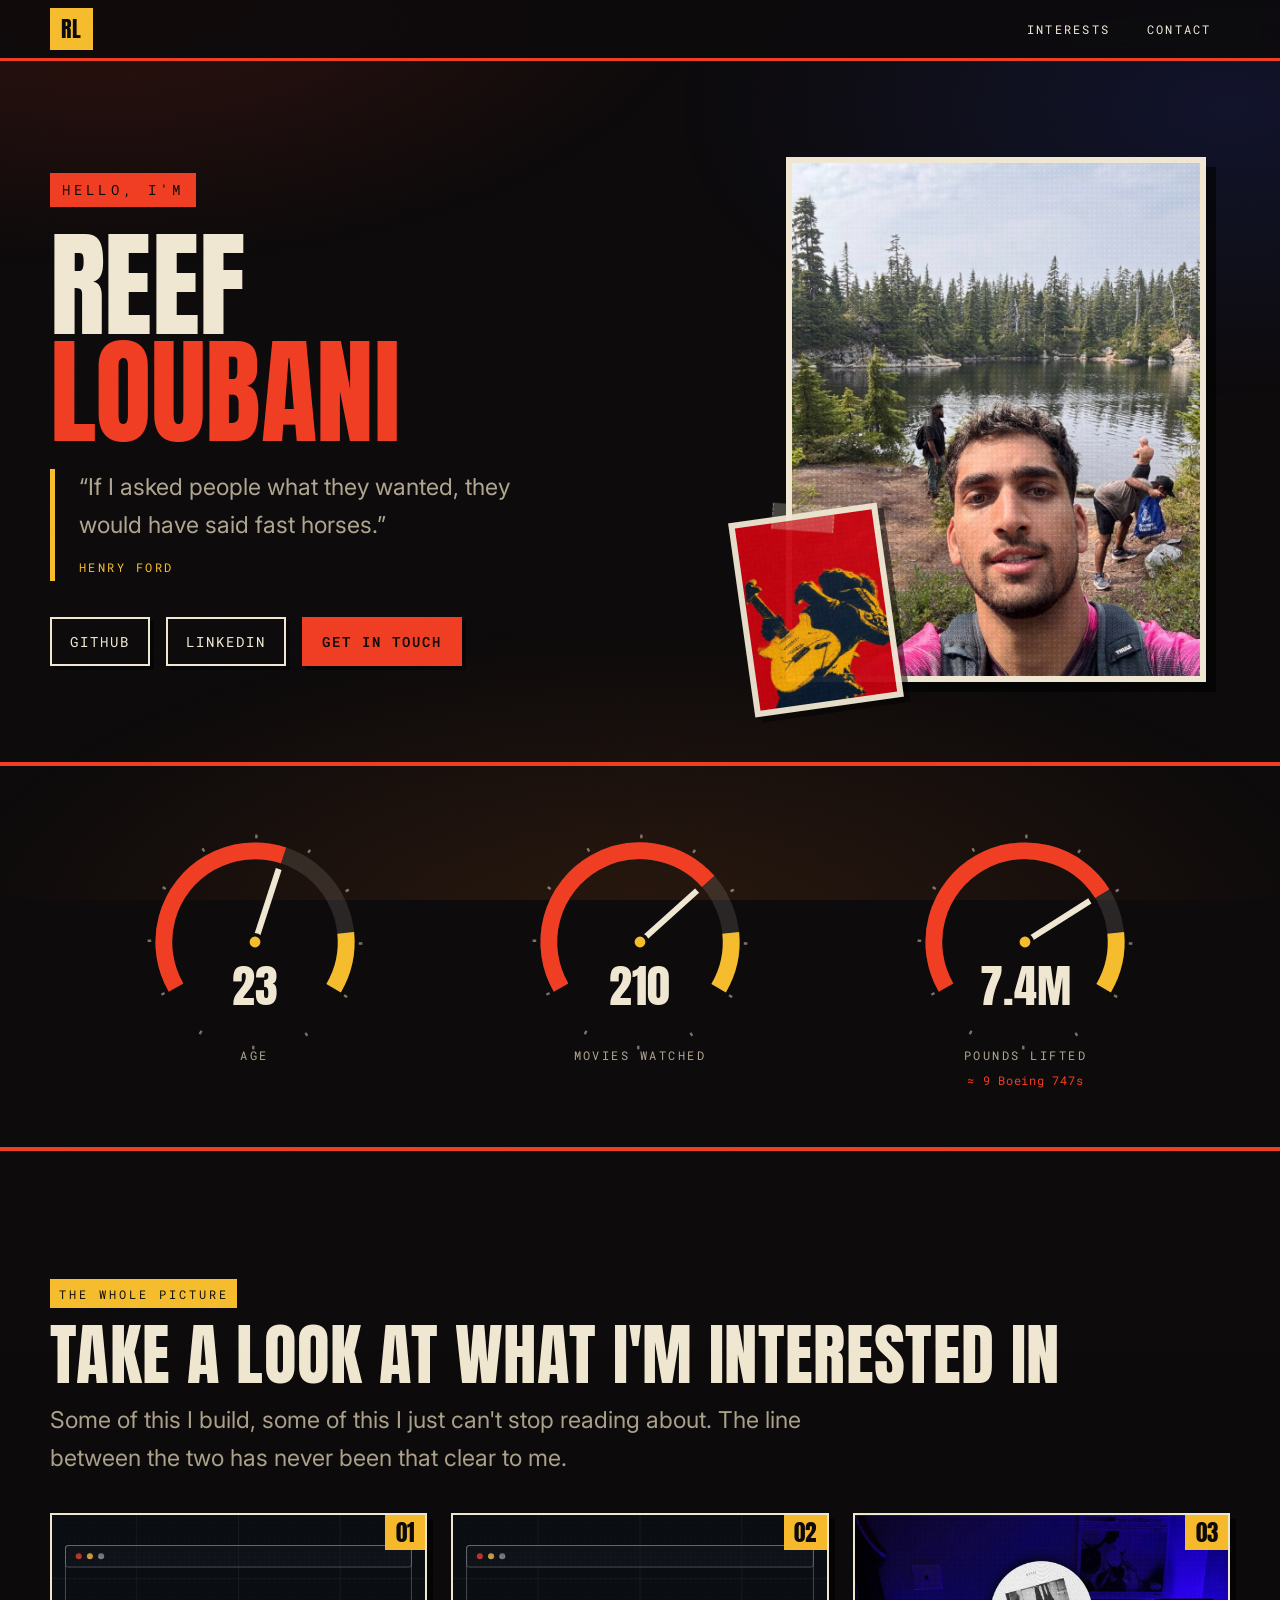
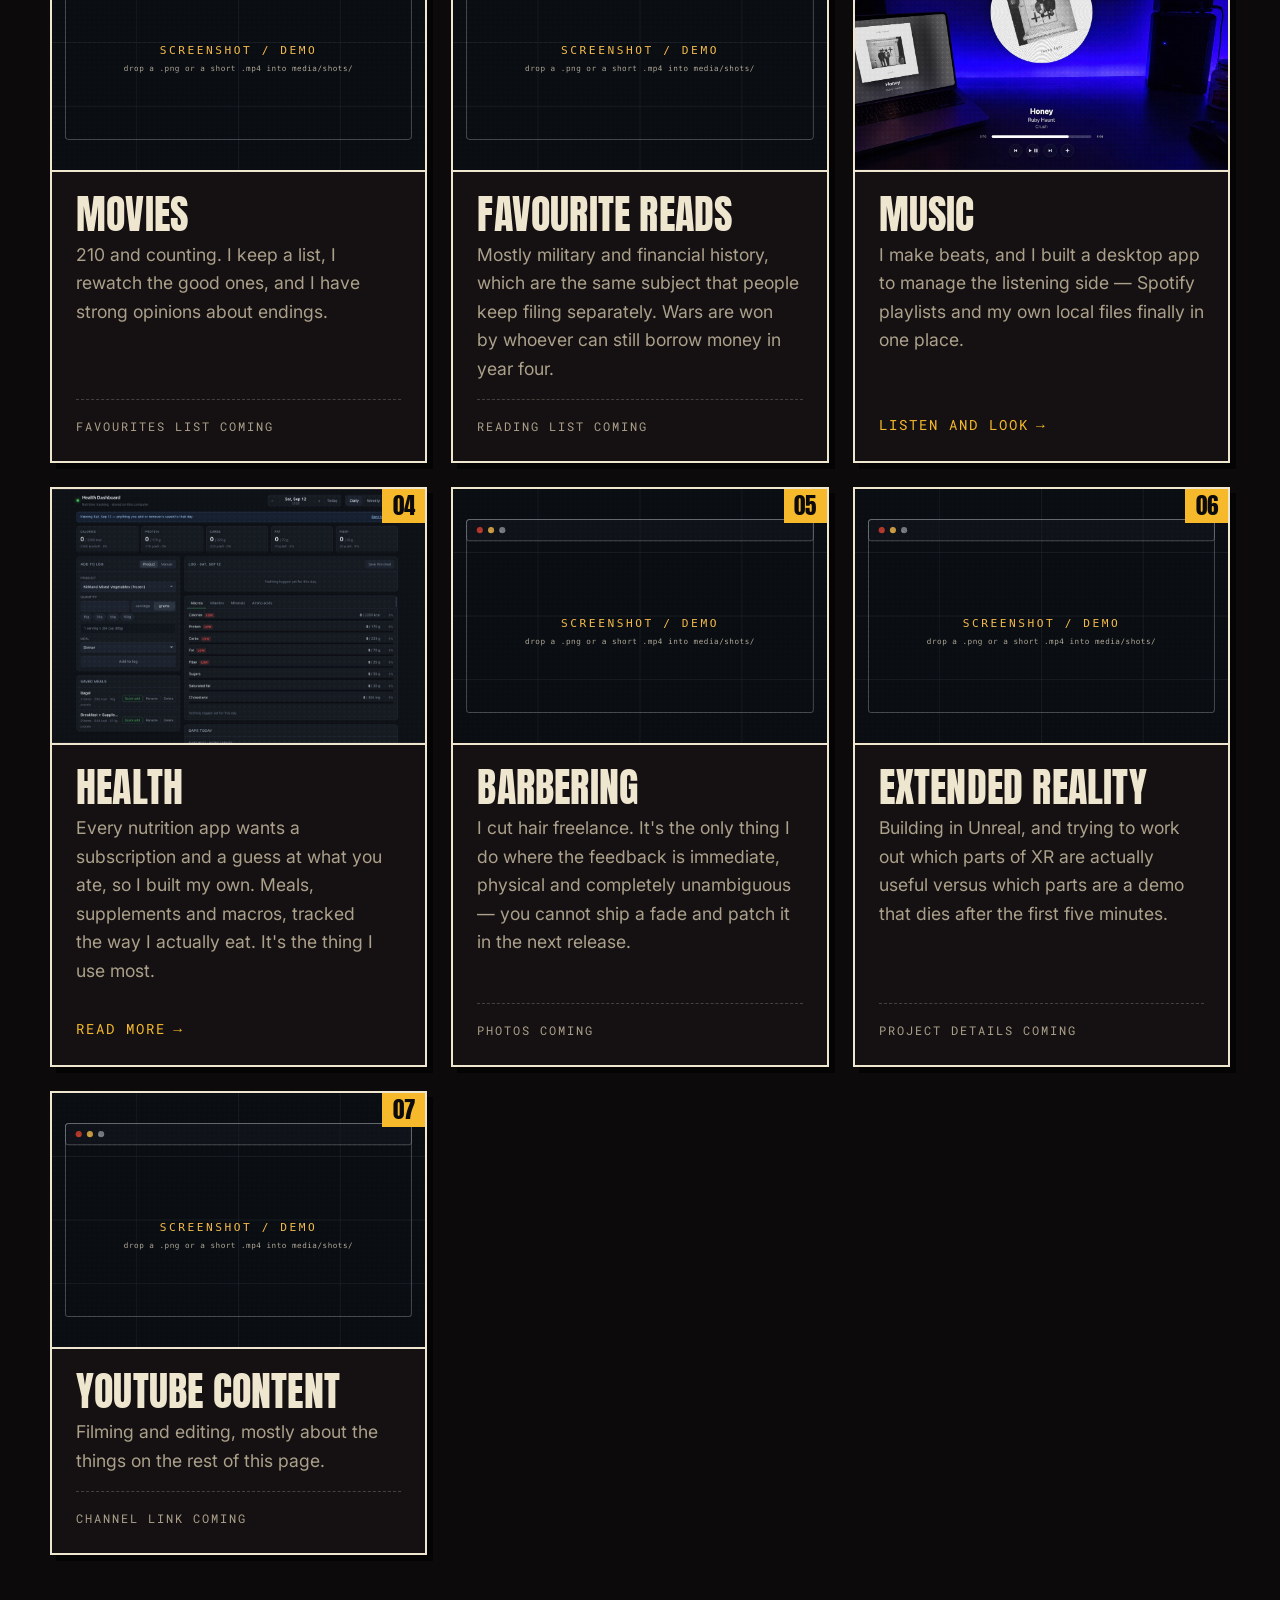
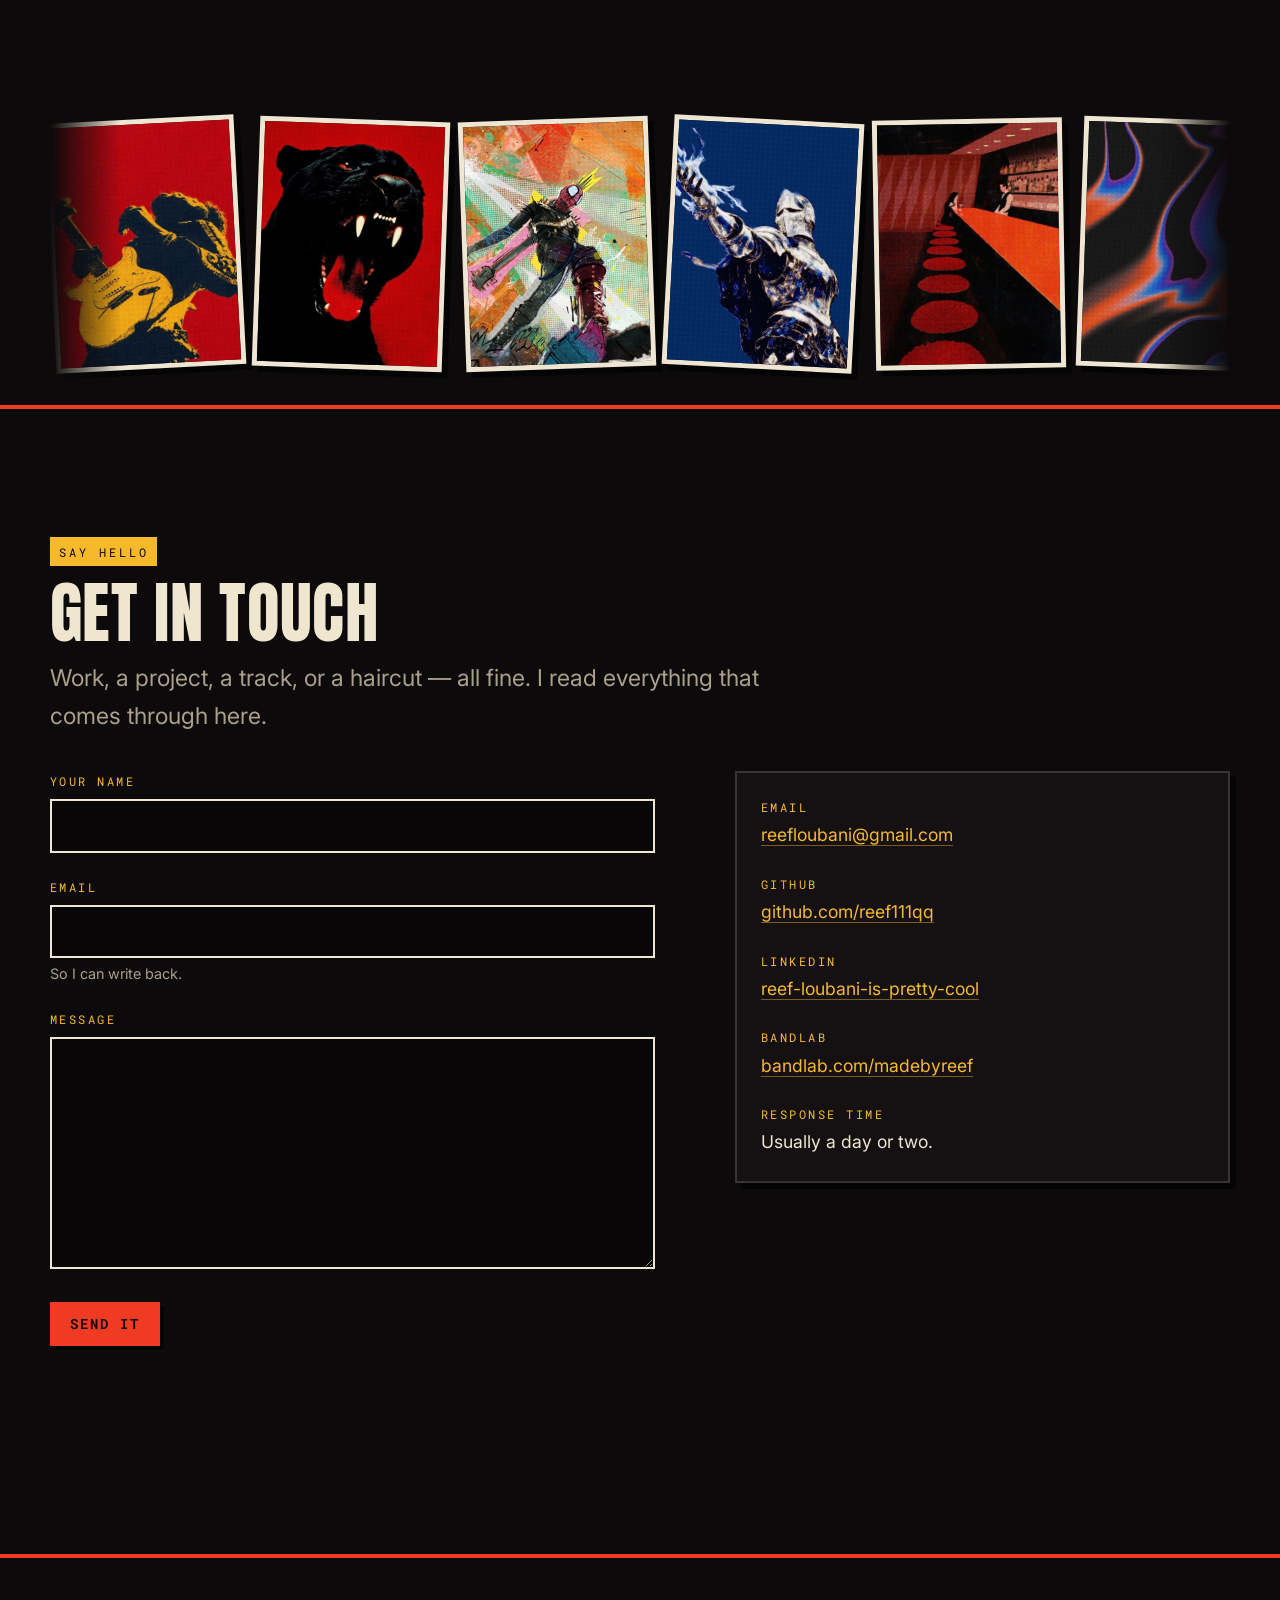
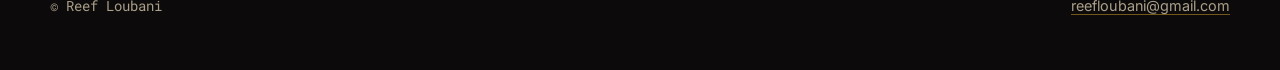
==== commit 017e05a6: "Restyle: screenprint / riso-poster aesthetic Replaces "Chrome & Chassis" throughout, drawn from the " ====
--- a/index.html
+++ b/index.html
@@ -22,7 +22,7 @@
 
 <link rel="preconnect" href="https://fonts.googleapis.com">
 <link rel="preconnect" href="https://fonts.gstatic.com" crossorigin>
-<link rel="stylesheet" href="https://fonts.googleapis.com/css2?family=Archivo:wdth,wght@62..125,400..800&family=Inter:wght@400..600&family=Roboto+Mono:wght@400..600&display=swap">
+<link rel="stylesheet" href="https://fonts.googleapis.com/css2?family=Anton&family=Inter:wght@400..600&family=Roboto+Mono:wght@400..600&display=swap">
 
 <link rel="stylesheet" href="styles/tokens.css">
 <link rel="stylesheet" href="styles/base.css">
@@ -66,6 +66,48 @@
 
 <main id="main">
 
+  <!-- Reference images taped up in the margins. Purely decorative, so the
+       whole layer is hidden from assistive tech and drops out below 1400px
+       where there is no margin left to put them in. -->
+  <div class="scatter" aria-hidden="true">
+    <figure class="clipping" data-speed="-0.03"
+            style="--top:5%; --right:-118px; --w:236px; --rot:6deg; --tape-rot:-9deg;">
+      <img src="media/scatter/panther.jpg" alt="" width="422" height="560" loading="lazy" decoding="async">
+    </figure>
+    <figure class="clipping" data-speed="0.042"
+            style="--top:15%; --left:-126px; --w:240px; --rot:-7deg; --tape-rot:8deg;">
+      <img src="media/scatter/hendrix.jpg" alt="" width="420" height="560" loading="lazy" decoding="async">
+    </figure>
+    <figure class="clipping" data-speed="-0.052"
+            style="--top:28%; --right:-104px; --w:196px; --rot:4deg; --tape-rot:-5deg;">
+      <img src="media/scatter/chrome-flow.jpg" alt="" width="285" height="560" loading="lazy" decoding="async">
+    </figure>
+    <figure class="clipping" data-speed="0.034"
+            style="--top:39%; --left:-100px; --w:184px; --rot:-5deg; --tape-rot:10deg;">
+      <img src="media/scatter/zine-spider.jpg" alt="" width="315" height="560" loading="lazy" decoding="async">
+    </figure>
+    <figure class="clipping" data-speed="0.048"
+            style="--top:50%; --right:-112px; --w:210px; --rot:8deg; --tape-rot:-7deg;">
+      <img src="media/scatter/knight.jpg" alt="" width="315" height="560" loading="lazy" decoding="async">
+    </figure>
+    <figure class="clipping" data-speed="-0.038"
+            style="--top:61%; --left:-116px; --w:224px; --rot:-6deg; --tape-rot:5deg;">
+      <img src="media/scatter/bar.jpg" alt="" width="446" height="560" loading="lazy" decoding="async">
+    </figure>
+    <figure class="clipping" data-speed="0.036"
+            style="--top:72%; --right:-96px; --w:180px; --rot:-4deg; --tape-rot:9deg;">
+      <img src="media/scatter/punk-collage.jpg" alt="" width="258" height="560" loading="lazy" decoding="async">
+    </figure>
+    <figure class="clipping" data-speed="-0.03"
+            style="--top:82%; --left:-92px; --w:172px; --rot:7deg; --tape-rot:-6deg;">
+      <img src="media/scatter/gradient.jpg" alt="" width="258" height="560" loading="lazy" decoding="async">
+    </figure>
+    <figure class="clipping" data-speed="0.04"
+            style="--top:91%; --right:-108px; --w:200px; --rot:5deg; --tape-rot:7deg;">
+      <img src="media/scatter/halftone-spider.jpg" alt="" width="378" height="560" loading="lazy" decoding="async">
+    </figure>
+  </div>
+
   <!-- ===== HERO ========================================================== -->
   <section class="wrap hero" aria-labelledby="hero-name">
     <div>
@@ -88,6 +130,9 @@
       <div class="portrait">
         <img src="media/portrait.jpg" alt="Reef Loubani at an alpine lake, pine trees and water behind him" width="900" height="1200" fetchpriority="high" decoding="async">
       </div>
+      <figure class="clipping clipping--loud hero__tape" style="--rot:-8deg; --tape-rot:12deg;" aria-hidden="true">
+        <img src="media/scatter/hendrix.jpg" alt="" width="420" height="560" loading="lazy" decoding="async">
+      </figure>
     </figure>
   </section>
 
@@ -288,6 +333,22 @@
     </div>
   </section>
 
+  <!-- The same clippings as a torn strip, so the collage still reads on a
+       phone where the margins have gone. -->
+  <div class="wrap">
+    <div class="collage-band" aria-hidden="true">
+      <figure style="--rot:-3deg;"><img src="media/scatter/hendrix.jpg" alt="" width="420" height="560" loading="lazy" decoding="async"></figure>
+      <figure style="--rot:2deg;"><img src="media/scatter/panther.jpg" alt="" width="422" height="560" loading="lazy" decoding="async"></figure>
+      <figure style="--rot:-2deg;"><img src="media/scatter/punk-collage.jpg" alt="" width="258" height="560" loading="lazy" decoding="async"></figure>
+      <figure style="--rot:3deg;"><img src="media/scatter/knight.jpg" alt="" width="315" height="560" loading="lazy" decoding="async"></figure>
+      <figure style="--rot:-1deg;"><img src="media/scatter/bar.jpg" alt="" width="446" height="560" loading="lazy" decoding="async"></figure>
+      <figure style="--rot:2deg;"><img src="media/scatter/chrome-flow.jpg" alt="" width="285" height="560" loading="lazy" decoding="async"></figure>
+      <figure style="--rot:-3deg;"><img src="media/scatter/zine-spider.jpg" alt="" width="315" height="560" loading="lazy" decoding="async"></figure>
+      <figure style="--rot:1deg;"><img src="media/scatter/gradient.jpg" alt="" width="258" height="560" loading="lazy" decoding="async"></figure>
+      <figure style="--rot:-2deg;"><img src="media/scatter/halftone-spider.jpg" alt="" width="378" height="560" loading="lazy" decoding="async"></figure>
+    </div>
+  </div>
+
   <hr class="rule">
 
   <!-- ===== CONTACT =======================================================
--- a/styles/tokens.css
+++ b/styles/tokens.css
@@ -1,75 +1,87 @@
 /* ==========================================================================
    tokens.css — the whole design system lives here.
    Change a value in this file and it updates everywhere on the site.
+
+   AESTHETIC: "Screenprint" — riso-print / gig-poster / zine.
+   Pulled from the reference images: vermilion red dominating, cadmium
+   orange and cream-yellow, near-black ink, with cobalt and teal as the
+   cold counterpoint. Everything carries grain. Hard posterised edges
+   against smooth glowing gradient ribbons.
    ========================================================================== */
 
 :root {
-  /* --- Palette -----------------------------------------------------------
-     "Chrome & Chassis": lacquered midnight ground, bone text, racing red
-     accents, amber instrument lighting, chrome hairlines.
+  /* --- Ink & paper -------------------------------------------------------- */
+  --ink:        #0C0A0B;   /* page ground — the black of the panther print */
+  --ink-2:      #151113;   /* raised panels */
+  --ink-3:      #080607;   /* recessed wells */
+  --paper:      #EFE6D0;   /* cream newsprint — body text, light panels */
+  --paper-dim:  #ABA08A;   /* captions, secondary text */
+
+  /* --- The loud inks -----------------------------------------------------
+     Vermilion is the signature. Orange and gold are its neighbours.
+     Cobalt and teal are the only cold notes, used sparingly so the red
+     keeps its force.
      ------------------------------------------------------------------- */
-  --lacquer:         #0E1116;   /* page ground */
-  --lacquer-raised:  #161A21;   /* cards, panels — sits above the ground */
-  --lacquer-sunk:    #0A0D11;   /* recessed wells: LCD, media frames */
-  --bone:            #EDE7D9;   /* body text */
-  --bone-dim:        #A8A294;   /* captions, secondary text */
+  --vermilion:  #EF3B21;   /* the dominant red */
+  --orange:     #F4761E;   /* bar counter, gradient ribbons */
+  --gold:       #F5B92B;   /* the Hendrix yellow */
+  --cobalt:     #2F4BE8;   /* knight blue — FILLS AND BLOCKS ONLY, see below */
+  --cobalt-lift:#7B90FF;   /* the text-safe cobalt */
+  --teal:       #17827C;
 
-  /* Racing red is LARGE TEXT AND DECORATION ONLY.
-     On --lacquer it measures ~4.3:1, which fails WCAG AA for body copy.
-     For anything at body size, use --red-lift (~7:1). */
-  --red:             #D8402F;
-  --red-lift:        #E86B5C;
+  /* Measured contrast against --ink (#0C0A0B):
+       --paper        15.9:1  anything
+       --gold         11.2:1  anything
+       --paper-dim     7.6:1  anything
+       --orange        7.0:1  anything
+       --cobalt-lift   6.8:1  anything
+       --vermilion     5.0:1  anything
+       --teal          4.3:1  large text, icons and fills
+       --cobalt        3.1:1  FILLS AND BORDERS ONLY — never body text.
+                              Use --cobalt-lift for type.
 
-  --amber:           #F0B64A;   /* needles, readouts, focus rings (~10:1) */
-  --amber-text:      #B58C36;   /* dimmed amber that is still safe for SMALL TEXT
-                                   (5.2:1 or better on every surface here).
-                                   Use this, not --amber-dim, for any wording. */
-  --amber-dim:       #8A6B2E;   /* decorative only: unlit LEDs, hover borders.
-                                   Measures 3.9:1 — too low for text. */
-  --amber-glow:      rgba(240, 182, 74, 0.28);
+     One rule that is easy to get wrong: --paper on --vermilion is only
+     3.2:1, which fails for text. Anything sitting ON a vermilion fill uses
+     --ink instead, which measures 5.0:1. */
 
-  --chrome-hi:       #C9CDD2;
-  --chrome-lo:       #8A9099;
-  --chrome-edge:     rgba(201, 205, 210, 0.22);
+  /* --- Texture -----------------------------------------------------------
+     Grain is the single strongest thread through every reference image.
+     It is applied globally in base.css and layered per-surface here.
+     ------------------------------------------------------------------- */
+  --halftone: radial-gradient(circle at center, rgba(239,230,208,0.16) 1px, transparent 1.4px);
+  --halftone-size: 5px 5px;
 
-  /* --- Derived surfaces --------------------------------------------------- */
-  --hairline: linear-gradient(90deg,
-    transparent, var(--chrome-lo) 12%, var(--chrome-hi) 50%,
-    var(--chrome-lo) 88%, transparent);
+  --ribbon: conic-gradient(from 210deg at 30% 20%,
+    var(--orange), var(--vermilion) 18%, var(--ink) 38%,
+    var(--teal) 58%, var(--cobalt) 72%, var(--vermilion) 88%, var(--orange));
 
-  --bezel: linear-gradient(161deg, #39404A 0%, #1C222A 38%, #11151A 100%);
+  --edge:       rgba(239,230,208,0.16);
+  --edge-loud:  rgba(239,59,33,0.55);
 
-  --brushed: repeating-linear-gradient(90deg,
-    rgba(255,255,255,0.016) 0 1px, transparent 1px 3px);
-
-  --shadow-panel: 0 1px 0 rgba(255,255,255,0.05) inset,
-                  0 18px 40px -22px rgba(0,0,0,0.9);
-  --shadow-lift:  0 1px 0 rgba(255,255,255,0.07) inset,
-                  0 26px 54px -24px rgba(0,0,0,1);
+  --shadow-print: 6px 6px 0 rgba(0,0,0,0.55);
+  --shadow-lift:  10px 10px 0 rgba(0,0,0,0.6);
 
   /* --- Type --------------------------------------------------------------
-     Display uses Archivo's width axis for the condensed instrument look.
-     Every numeral on the site is mono — gauge readouts, timecodes, stats.
+     Anton is a poster face: one weight, very condensed, built to be set
+     huge. Inter carries the reading. Roboto Mono handles the zine
+     furniture — numbers, labels, barcodes, captions.
      ------------------------------------------------------------------- */
-  --font-display: 'Archivo', 'Arial Narrow', 'Helvetica Neue', sans-serif;
+  --font-display: 'Anton', 'Arial Narrow', Impact, sans-serif;
   --font-body:    'Inter', -apple-system, BlinkMacSystemFont, 'Segoe UI', Roboto, sans-serif;
   --font-mono:    'Roboto Mono', ui-monospace, SFMono-Regular, Menlo, monospace;
 
-  --wdth-condensed: 82;   /* display headings */
-  --wdth-normal:    100;
-
-  /* Fluid scale — no media queries needed for type */
+  /* Poster type wants a wider range than a normal site. */
   --step--2: clamp(0.72rem, 0.70rem + 0.10vw, 0.78rem);
   --step--1: clamp(0.82rem, 0.79rem + 0.15vw, 0.90rem);
   --step-0:  clamp(1.00rem, 0.96rem + 0.20vw, 1.10rem);
   --step-1:  clamp(1.22rem, 1.13rem + 0.45vw, 1.45rem);
-  --step-2:  clamp(1.55rem, 1.35rem + 1.00vw, 2.15rem);
-  --step-3:  clamp(2.05rem, 1.65rem + 2.00vw, 3.20rem);
-  --step-4:  clamp(2.80rem, 1.90rem + 4.20vw, 5.75rem);
+  --step-2:  clamp(1.70rem, 1.40rem + 1.40vw, 2.60rem);
+  --step-3:  clamp(2.40rem, 1.80rem + 3.00vw, 4.40rem);
+  --step-4:  clamp(3.40rem, 2.00rem + 6.60vw, 8.50rem);
 
-  --leading-tight: 1.05;
-  --leading-snug:  1.28;
-  --leading-body:  1.65;
+  --leading-tight: 0.92;   /* Anton is built to stack tight */
+  --leading-snug:  1.22;
+  --leading-body:  1.62;
 
   /* --- Space -------------------------------------------------------------- */
   --space-3xs: 0.25rem;
@@ -87,13 +99,13 @@
   --measure:  62ch;
   --gutter:   clamp(1.1rem, 0.6rem + 2.2vw, 2.75rem);
   --nav-h:    58px;
-  --radius:   6px;
-  --radius-lg: 12px;
+  --radius:   2px;      /* print has corners, not curves */
+  --radius-lg: 3px;
 
   /* --- Motion ------------------------------------------------------------- */
   --dur-fast: 140ms;
   --dur:      280ms;
-  --dur-slow: 1100ms;          /* the needle sweep */
+  --dur-slow: 1100ms;
   --ease:     cubic-bezier(0.22, 0.68, 0.24, 1);
   --ease-out: cubic-bezier(0.16, 1, 0.3, 1);
 }
--- a/styles/base.css
+++ b/styles/base.css
@@ -1,11 +1,7 @@
 /* ==========================================================================
-   base.css — reset, typography, focus, page transitions, shared utilities.
+   base.css — reset, typography, grain, focus, shared utilities.
    ========================================================================== */
 
-/* --- Cross-document view transitions --------------------------------------
-   Two lines. Navigating between tabs cross-fades instead of hard-cutting.
-   Browsers without support simply navigate normally — nothing to maintain.
-   ------------------------------------------------------------------------ */
 @view-transition { navigation: auto; }
 
 *, *::before, *::after { box-sizing: border-box; }
@@ -19,16 +15,33 @@
 body {
   margin: 0;
   min-height: 100svh;
-  background: var(--lacquer);
-  color: var(--bone);
+  background: var(--ink);
+  color: var(--paper);
   font-family: var(--font-body);
   font-size: var(--step-0);
   line-height: var(--leading-body);
   -webkit-font-smoothing: antialiased;
-  text-rendering: optimizeLegibility;
-}
-
-/* A slow vignette so the ground reads as lacquer, not flat black. */
+  overflow-x: hidden;          /* rotated clippings must never open a scrollbar */
+}
+
+/* --- GRAIN ----------------------------------------------------------------
+   The one texture every reference image shares. An SVG turbulence filter
+   tiled over the whole viewport — no image file, resolution independent,
+   and it sits above everything without ever catching a click.
+   ------------------------------------------------------------------------ */
+body::after {
+  content: "";
+  position: fixed;
+  inset: -50%;
+  z-index: 9999;
+  pointer-events: none;
+  opacity: 0.42;
+  background-image: url("data:image/svg+xml,%3Csvg xmlns='http://www.w3.org/2000/svg' width='220' height='220'%3E%3Cfilter id='n'%3E%3CfeTurbulence type='fractalNoise' baseFrequency='0.82' numOctaves='4' stitchTiles='stitch'/%3E%3CfeColorMatrix type='saturate' values='0'/%3E%3C/filter%3E%3Crect width='220' height='220' filter='url(%23n)' opacity='0.5'/%3E%3C/svg%3E");
+  mix-blend-mode: overlay;
+}
+
+/* A slow wash of ink colour behind everything, like a badly registered
+   second pass on a screenprint. */
 body::before {
   content: "";
   position: fixed;
@@ -36,70 +49,76 @@
   pointer-events: none;
   z-index: 0;
   background:
-    radial-gradient(120% 80% at 50% -10%, rgba(240,182,74,0.055), transparent 62%),
-    radial-gradient(100% 70% at 50% 110%, rgba(216,64,47,0.045), transparent 60%);
+    radial-gradient(70% 50% at 8% -5%,  rgba(239,59,33,0.16), transparent 70%),
+    radial-gradient(60% 45% at 96% 12%, rgba(47,75,232,0.14), transparent 72%),
+    radial-gradient(80% 50% at 50% 104%, rgba(244,118,30,0.12), transparent 70%);
 }
 
 /* --- Headings -------------------------------------------------------------
-   Display face, condensed width axis. Numerals everywhere are mono.
+   Anton, set tight and big. It is a single-weight poster face, so hierarchy
+   comes from size and colour rather than weight.
    ------------------------------------------------------------------------ */
 h1, h2, h3, h4 {
   font-family: var(--font-display);
-  font-variation-settings: 'wdth' var(--wdth-condensed);
-  font-weight: 700;
+  font-weight: 400;
   line-height: var(--leading-tight);
-  letter-spacing: -0.015em;
+  letter-spacing: 0.005em;
   margin: 0 0 var(--space-s);
+  text-transform: uppercase;
   text-wrap: balance;
 }
 
 h1 { font-size: var(--step-4); }
 h2 { font-size: var(--step-3); }
-h3 { font-size: var(--step-1); letter-spacing: 0.01em; }
+h3 { font-size: var(--step-2); }
+h4 { font-size: var(--step-1); }
 
 p, li { text-wrap: pretty; }
 p { margin: 0 0 var(--space-s); max-width: var(--measure); }
 
 a {
-  color: var(--amber);
-  text-decoration-color: color-mix(in srgb, var(--amber) 42%, transparent);
+  color: var(--gold);
+  text-decoration-color: color-mix(in srgb, var(--gold) 45%, transparent);
   text-underline-offset: 0.22em;
   text-decoration-thickness: 1px;
   transition: color var(--dur-fast) var(--ease),
               text-decoration-color var(--dur-fast) var(--ease);
 }
-a:hover { color: var(--bone); text-decoration-color: var(--bone); }
+a:hover { color: var(--vermilion); text-decoration-color: var(--vermilion); }
 
 img, video, svg, iframe { max-width: 100%; }
 img, video { height: auto; display: block; }
 
 ul, ol { padding-inline-start: 1.15em; }
 
-::selection { background: var(--amber); color: var(--lacquer); }
+::selection { background: var(--vermilion); color: var(--ink); }
 
 /* --- Focus ----------------------------------------------------------------
-   One visible amber ring, on everything, always. Never removed.
+   One visible ring, on everything, always. Gold reads on every surface here.
    ------------------------------------------------------------------------ */
 :focus-visible {
-  outline: 2px solid var(--amber);
+  outline: 3px solid var(--gold);
   outline-offset: 3px;
-  border-radius: 3px;
+  border-radius: 0;
 }
 
 .skip-link {
   position: absolute;
   left: var(--space-s);
   top: var(--space-s);
-  z-index: 100;
+  z-index: 200;
   padding: 0.7em 1.1em;
-  background: var(--amber);
-  color: var(--lacquer);
-  font-weight: 600;
-  border-radius: var(--radius);
-  transform: translateY(-160%);
+  background: var(--vermilion);
+  color: var(--ink);
+  font-family: var(--font-mono);
+  text-transform: uppercase;
+  letter-spacing: 0.1em;
+  font-size: var(--step--2);
+  text-decoration: none;
+  transform: translateY(-180%);
   transition: transform var(--dur) var(--ease);
 }
-.skip-link:focus { transform: translateY(0); color: var(--lacquer); }
+.skip-link:focus { transform: translateY(0); color: var(--ink); }
 
 /* --- Layout helpers -------------------------------------------------------- */
 .wrap {
@@ -112,37 +131,48 @@
 .section { padding-block: var(--space-3xl); }
 .section--tight { padding-block: var(--space-xl); }
 
-/* Chrome hairline — a gradient rule, never a border. */
+/* A printed rule: thick vermilion bar, not a hairline. */
 .rule {
-  height: 1px;
+  height: 4px;
   border: 0;
   margin: 0;
-  background: var(--hairline);
-  opacity: 0.55;
-}
-
-/* Section heading with its own small numbered plate, like a gauge label. */
+  background: var(--vermilion);
+  position: relative;
+  z-index: 1;
+}
+.rule::after {          /* the misregistered second pass */
+  content: "";
+  position: absolute;
+  left: 0; right: 0;
+  top: 5px;
+  height: 2px;
+  background: var(--cobalt);
+  opacity: 0.85;
+}
+
+/* Section heading furniture. */
 .section-head { margin-bottom: var(--space-l); }
 .section-head__eyebrow {
   display: inline-block;
   font-family: var(--font-mono);
   font-size: var(--step--2);
-  letter-spacing: 0.18em;
+  letter-spacing: 0.24em;
   text-transform: uppercase;
-  color: var(--amber);
-  margin-bottom: var(--space-2xs);
+  color: var(--ink);
+  background: var(--gold);
+  padding: 0.35em 0.7em;
+  margin-bottom: var(--space-s);
 }
 .section-head__lede {
-  color: var(--bone-dim);
+  color: var(--paper-dim);
   font-size: var(--step-1);
   max-width: 54ch;
-  margin-top: var(--space-xs);
+  margin-top: var(--space-s);
 }
 
 .prose > * + * { margin-top: var(--space-s); }
 .mono { font-family: var(--font-mono); }
 
-/* Visible to screen readers only. */
 .vh {
   position: absolute !important;
   width: 1px; height: 1px;
@@ -152,24 +182,27 @@
   white-space: nowrap;
 }
 
-/* --- Reveal on scroll ------------------------------------------------------
-   Applied by scripts/reveal.js. The .reveal class is only added by JS, so
-   with JS disabled everything is simply visible from the start.
-   ------------------------------------------------------------------------ */
+/* --- Reveal on scroll ------------------------------------------------------ */
 .reveal {
   opacity: 0;
-  transform: translateY(14px);
+  transform: translateY(16px);
   transition: opacity 620ms var(--ease-out), transform 620ms var(--ease-out);
 }
 .reveal.is-in { opacity: 1; transform: none; }
+
+@media (scripting: none) {
+  .reveal { opacity: 1; transform: none; }
+}
 
 /* --- Footer ---------------------------------------------------------------- */
 .foot {
-  border-top: 1px solid var(--chrome-edge);
+  border-top: 4px solid var(--vermilion);
   padding-block: var(--space-l);
   margin-top: var(--space-2xl);
-  color: var(--bone-dim);
+  color: var(--paper-dim);
   font-size: var(--step--1);
+  position: relative;
+  z-index: 1;
 }
 .foot__inner {
   display: flex;
@@ -178,13 +211,10 @@
   align-items: center;
   justify-content: space-between;
 }
-.foot a { color: var(--bone-dim); }
-.foot a:hover { color: var(--amber); }
-
-/* --- Reduced motion --------------------------------------------------------
-   Honour the OS setting: gauges snap to value, reveals are instant,
-   page transitions stop animating.
-   ------------------------------------------------------------------------ */
+.foot a { color: var(--paper-dim); }
+.foot a:hover { color: var(--vermilion); }
+
+/* --- Reduced motion -------------------------------------------------------- */
 @media (prefers-reduced-motion: reduce) {
   html { scroll-behavior: auto; }
   *, *::before, *::after {
@@ -197,11 +227,3 @@
   ::view-transition-new(*) { animation: none !important; }
   .reveal { opacity: 1; transform: none; }
 }
-
-/* --- No JavaScript ---------------------------------------------------------
-   Reveals are opt-in via class="reveal" in the markup, so if scripting is
-   unavailable this makes sure nothing is left stranded at opacity: 0.
-   ------------------------------------------------------------------------ */
-@media (scripting: none) {
-  .reveal { opacity: 1; transform: none; }
-}
--- a/styles/components.css
+++ b/styles/components.css
@@ -1,29 +1,20 @@
 /* ==========================================================================
-   components.css — nav, gauges, cards, the tape deck, forms, buttons.
-   Every reusable piece of UI. Page-specific layout lives in pages.css.
-   ========================================================================== */
-
-/* ==========================================================================
-   1. INSTRUMENT CLUSTER (the nav)
-   A chrome-bezelled tab strip. The active tab is lit amber with an LED.
-   `view-transition-name` keeps it fixed in place while pages cross-fade.
+   components.css — every reusable piece of UI, in the screenprint language.
+   Page-level arrangement lives in pages.css.
+   ========================================================================== */
+
+/* ==========================================================================
+   1. NAV — a printed masthead strip
    ========================================================================== */
 .cluster {
   position: sticky;
   top: 0;
-  z-index: 50;
+  z-index: 60;
   view-transition-name: cluster;
-  background: color-mix(in srgb, var(--lacquer) 84%, transparent);
-  backdrop-filter: blur(14px) saturate(1.3);
-  -webkit-backdrop-filter: blur(14px) saturate(1.3);
-}
-.cluster::after {
-  content: "";
-  position: absolute;
-  left: 0; right: 0; bottom: 0;
-  height: 1px;
-  background: var(--hairline);
-  opacity: 0.6;
+  background: color-mix(in srgb, var(--ink) 88%, transparent);
+  backdrop-filter: blur(10px) saturate(1.2);
+  -webkit-backdrop-filter: blur(10px) saturate(1.2);
+  border-bottom: 3px solid var(--vermilion);
 }
 
 .cluster__inner {
@@ -35,36 +26,33 @@
   gap: var(--space-m);
 }
 
-/* Sub-pages get a plain "back" bar rather than the anchor strip. */
+.cluster__mark {
+  font-family: var(--font-display);
+  font-size: 1.35rem;
+  letter-spacing: 0.06em;
+  color: var(--ink);
+  background: var(--gold);
+  text-decoration: none;
+  padding: 0.18em 0.5em;
+  flex: none;
+  transition: background var(--dur-fast) var(--ease), color var(--dur-fast) var(--ease);
+}
+.cluster__mark:hover { background: var(--vermilion); color: var(--ink); }
+
 .cluster__back {
   margin-left: auto;
   font-family: var(--font-mono);
   font-size: var(--step--2);
-  letter-spacing: 0.15em;
+  letter-spacing: 0.16em;
   text-transform: uppercase;
   text-decoration: none;
   display: inline-flex;
   gap: 0.5em;
   align-items: center;
-}
-
-.cluster__mark {
-  font-family: var(--font-display);
-  font-variation-settings: 'wdth' 78;
-  font-weight: 800;
-  font-size: 1.05rem;
-  letter-spacing: 0.14em;
-  color: var(--bone);
-  text-decoration: none;
-  padding: 0.35em 0.6em;
-  border: 1px solid var(--chrome-edge);
-  border-radius: 3px;
-  background: var(--bezel);
-  flex: none;
-}
-.cluster__mark:hover { color: var(--amber); border-color: var(--amber-dim); }
-
-/* On narrow screens the strip scrolls sideways — no hamburger, no JS. */
+  color: var(--paper);
+}
+.cluster__back:hover { color: var(--vermilion); }
+
 .cluster__tabs {
   margin-left: auto;
   overflow-x: auto;
@@ -74,230 +62,168 @@
 }
 .cluster__tabs::-webkit-scrollbar { display: none; }
 
-.cluster__list {
-  display: flex;
-  align-items: stretch;
-  gap: 0;
-  list-style: none;
-  margin: 0;
-  padding: 0;
-}
+.cluster__list { display: flex; list-style: none; margin: 0; padding: 0; }
 
 .cluster__link {
   position: relative;
   display: flex;
   align-items: center;
-  gap: 0.5em;
   height: var(--nav-h);
   padding-inline: clamp(0.7rem, 0.4rem + 1vw, 1.15rem);
   font-family: var(--font-mono);
   font-size: var(--step--2);
-  letter-spacing: 0.15em;
-  text-transform: uppercase;
-  color: var(--bone-dim);
+  letter-spacing: 0.18em;
+  text-transform: uppercase;
+  color: var(--paper);
   text-decoration: none;
   white-space: nowrap;
   transition: color var(--dur-fast) var(--ease);
 }
-.cluster__link::before {            /* the LED */
+.cluster__link::after {
   content: "";
-  width: 5px; height: 5px;
-  border-radius: 50%;
-  background: #2A2F36;
-  box-shadow: inset 0 0 0 1px rgba(0,0,0,0.6);
-  transition: background var(--dur) var(--ease), box-shadow var(--dur) var(--ease);
-}
-.cluster__link::after {             /* the lit underbar */
-  content: "";
-  position: absolute;
-  left: 0.6rem; right: 0.6rem; bottom: 0;
-  height: 2px;
-  background: var(--amber);
+  position: absolute;
+  left: 0.6rem; right: 0.6rem; bottom: -3px;
+  height: 3px;
+  background: var(--gold);
   transform: scaleX(0);
+  transform-origin: left;
   transition: transform var(--dur) var(--ease);
 }
-.cluster__link:hover { color: var(--bone); }
-.cluster__link:hover::before { background: var(--amber-dim); }
-
-.cluster__link[aria-current="page"] { color: var(--amber); }
-.cluster__link[aria-current="page"]::before {
-  background: var(--amber);
-  box-shadow: 0 0 7px var(--amber-glow), 0 0 2px var(--amber);
-}
+.cluster__link:hover { color: var(--gold); }
+.cluster__link:hover::after,
 .cluster__link[aria-current="page"]::after { transform: scaleX(1); }
-
-/* On a phone, drop the "RL" mark (the Home tab goes to the same place) and
-   tighten the tabs so all five fit without anyone needing to discover that
-   the strip scrolls. The overflow-x above stays as a safety net. */
+.cluster__link[aria-current="page"] { color: var(--gold); }
+
 @media (max-width: 560px) {
   .cluster__mark { display: none; }
   .cluster__tabs { margin-inline: auto; }
-  .cluster__link {
-    padding-inline: 0.42rem;
-    gap: 0.3em;
-    letter-spacing: 0.04em;
-    font-size: 0.68rem;
-  }
-  .cluster__link::before { width: 4px; height: 4px; }
-  .cluster__link::after { left: 0.3rem; right: 0.3rem; }
-}
-
-/* ==========================================================================
-   2. GAUGES
-   Geometry, once, so the numbers below make sense:
-     r = 76  ->  circumference 477.522
-     the dial is a 240 degree arc  ->  318.348 of that circumference
-     the 120 degree gap sits at the bottom (rotated 150deg in the markup)
-     ticks ride at r = 88, redline covers the last 15% of the arc
-   JS sets --angle and stroke-dashoffset. Everything else is static.
-   ========================================================================== */
-.gauge {
+  .cluster__link { padding-inline: 0.5rem; letter-spacing: 0.08em; font-size: 0.7rem; }
+}
+
+/* ==========================================================================
+   2. CLIPPINGS — the reference images, taped up around the page
+   Geometry is driven by custom properties so every clipping can be placed
+   and angled individually from the markup.
+   ========================================================================== */
+.scatter {
+  position: absolute;
+  inset: 0;
+  overflow: hidden;      /* a rotated clipping must never create a scrollbar */
+  pointer-events: none;
+  z-index: 0;
+}
+
+.clipping {
+  position: absolute;
+  top: var(--top, 0);
+  left: var(--left, auto);
+  right: var(--right, auto);
+  width: var(--w, 200px);
+  margin: 0;
+  transform: rotate(var(--rot, -4deg)) translate3d(0, var(--drift, 0px), 0);
+  will-change: transform;
+  /* Knocked back so they read as texture behind the type, not as content. */
+  opacity: 0.58;
+  filter: saturate(0.9) contrast(1.06);
+  box-shadow: var(--shadow-print);
+  border: 6px solid var(--paper);
+  background: var(--paper);
+}
+.clipping img { width: 100%; display: block; }
+
+/* Halftone dot screen over each cutting, like a cheap print reproduction. */
+.clipping::after {
+  content: "";
+  position: absolute;
+  inset: 0;
+  background-image: var(--halftone);
+  background-size: var(--halftone-size);
+  mix-blend-mode: overlay;
+}
+
+/* A strip of tape holding it down. */
+.clipping::before {
+  content: "";
+  position: absolute;
+  top: -14px;
+  left: 50%;
+  width: 62px;
+  height: 26px;
+  transform: translateX(-50%) rotate(var(--tape-rot, 6deg));
+  background: rgba(239,230,208,0.26);
+  border-left: 1px dashed rgba(239,230,208,0.35);
+  border-right: 1px dashed rgba(239,230,208,0.35);
+}
+
+/* The hero clipping and the collage band are meant to be seen, not felt. */
+.clipping--loud { opacity: 0.95; filter: none; z-index: 3; }
+
+/* ==========================================================================
+   3. CARDS & PANELS — printed blocks with hard offset shadows
+   ========================================================================== */
+.panel {
+  background: var(--ink-2);
+  border: 2px solid var(--edge);
+  box-shadow: var(--shadow-print);
+}
+
+.card {
   position: relative;
-  margin: 0;
-  text-align: center;
-}
-
-.gauge__dial-wrap { position: relative; }
-.gauge__dial { width: 100%; height: auto; display: block; overflow: visible; }
-
-.gauge__ticks {
-  stroke: var(--chrome-lo);
-  stroke-width: 2;
-  stroke-dasharray: 2 44.077;
-  opacity: 0.5;
-}
-.gauge__track {
-  stroke: #232A33;
-  stroke-width: 9;
-  stroke-dasharray: 318.348 477.522;
-}
-.gauge__redline {
-  stroke: var(--red);
-  stroke-width: 9;
-  stroke-dasharray: 47.752 477.522;
-  stroke-dashoffset: -270.596;
-  opacity: 0.55;
-}
-.gauge__value {
-  stroke: var(--amber);
-  stroke-width: 9;
-  stroke-linecap: round;
-  stroke-dasharray: 318.348 477.522;
-  stroke-dashoffset: 318.348;              /* starts empty; JS fills it */
-  filter: drop-shadow(0 0 7px var(--amber-glow));
-  transition: stroke-dashoffset var(--dur-slow) var(--ease);
-}
-
-.gauge__needle {
-  transform-box: view-box;
-  transform-origin: 100px 100px;
-  transform: rotate(var(--angle, 240deg));   /* 240deg = zero on the dial */
-  transition: transform var(--dur-slow) var(--ease);
-}
-.gauge__needle line {
-  stroke: var(--red);
-  stroke-width: 3.5;
-  stroke-linecap: round;
-}
-.gauge__hub { fill: var(--chrome-hi); stroke: #0A0D11; stroke-width: 2; }
-
-/* The readout sits in the middle of the dial, the label in the gap below. */
-.gauge__readout {
-  /* Sits low on the dial, between the two open ends of the arc. The needle
-     sweeps between 8 and 4 o'clock and never points straight down, so this
-     spot is always clear of it. */
-  position: absolute;
-  left: 50%;
-  top: 68%;
-  transform: translate(-50%, -50%);
-  font-family: var(--font-mono);
-  font-weight: 600;
-  font-size: clamp(1.45rem, 1rem + 2vw, 2.1rem);
-  color: var(--bone);
-  font-variant-numeric: tabular-nums;
-  letter-spacing: -0.02em;
-}
-.gauge__note {
-  display: block;
-  margin-top: 0.35em;
-  font-family: var(--font-mono);
-  font-size: var(--step--2);
-  color: var(--amber-text);
-  letter-spacing: 0.06em;
-}
-.gauge__label {
-  display: block;
-  margin-top: -7%;    /* tucks the label up under the foot of the dial */
-  font-family: var(--font-mono);
-  font-size: var(--step--2);
-  letter-spacing: 0.14em;
-  text-transform: uppercase;
-  color: var(--bone-dim);
-}
-
-/* ==========================================================================
-   3. PANELS & CARDS
-   ========================================================================== */
-.panel {
-  background: var(--lacquer-raised);
-  background-image: var(--brushed);
-  border: 1px solid var(--chrome-edge);
-  border-radius: var(--radius-lg);
-  box-shadow: var(--shadow-panel);
-}
-
-.card {
   display: flex;
   flex-direction: column;
-  background: var(--lacquer-raised);
-  background-image: var(--brushed);
-  border: 1px solid var(--chrome-edge);
-  border-radius: var(--radius-lg);
-  box-shadow: var(--shadow-panel);
+  background: var(--ink-2);
+  border: 2px solid var(--paper);
+  box-shadow: var(--shadow-print);
   overflow: hidden;
   transition: transform var(--dur) var(--ease),
               box-shadow var(--dur) var(--ease),
               border-color var(--dur) var(--ease);
 }
 .card:hover {
-  transform: translateY(-3px);
-  border-color: color-mix(in srgb, var(--amber) 32%, transparent);
+  transform: translate(-3px, -3px);
+  border-color: var(--vermilion);
   box-shadow: var(--shadow-lift);
 }
 
 .card__media {
   position: relative;
-  background: var(--lacquer-sunk);
-  border-bottom: 1px solid var(--chrome-edge);
+  background: var(--ink-3);
+  border-bottom: 2px solid var(--paper);
   aspect-ratio: 16 / 10;
   overflow: hidden;
 }
 .card__media img,
 .card__media video { width: 100%; height: 100%; object-fit: cover; }
+.card__media::after {          /* halftone screen over card imagery */
+  content: "";
+  position: absolute;
+  inset: 0;
+  background-image: var(--halftone);
+  background-size: var(--halftone-size);
+  mix-blend-mode: overlay;
+  pointer-events: none;
+}
 
 .card__body { padding: var(--space-m); display: flex; flex-direction: column; flex: 1; }
 .card__title { margin-bottom: var(--space-xs); }
 .card__body > :last-child { margin-bottom: 0; }
 .card__body p { max-width: none; }
 
-/* The amber label plate — a stamped tag, like a gauge face marking. */
+/* A stamped label, knocked out of gold. */
 .plate {
   display: inline-block;
   font-family: var(--font-mono);
   font-size: var(--step--2);
-  letter-spacing: 0.16em;
-  text-transform: uppercase;
-  color: var(--amber);
-  background: color-mix(in srgb, var(--amber) 11%, transparent);
-  border: 1px solid color-mix(in srgb, var(--amber) 34%, transparent);
-  border-radius: 3px;
-  padding: 0.28em 0.65em;
+  letter-spacing: 0.18em;
+  text-transform: uppercase;
+  color: var(--ink);
+  background: var(--gold);
+  padding: 0.3em 0.65em;
   line-height: 1.5;
 }
 
-/* "The problem" line — the thing every project card leads with. */
 .problem {
-  border-left: 2px solid var(--red);
+  border-left: 5px solid var(--vermilion);
   padding-left: var(--space-s);
   margin-bottom: var(--space-s);
 }
@@ -305,14 +231,13 @@
   display: block;
   font-family: var(--font-mono);
   font-size: var(--step--2);
-  letter-spacing: 0.16em;
-  text-transform: uppercase;
-  color: var(--red-lift);
+  letter-spacing: 0.18em;
+  text-transform: uppercase;
+  color: var(--vermilion);
   margin-bottom: 0.2em;
 }
-.problem p { margin: 0; color: var(--bone); }
-
-/* Small mono stat readouts — used on the professional/AI card. */
+.problem p { margin: 0; color: var(--paper); }
+
 .readouts {
   display: flex;
   flex-wrap: wrap;
@@ -323,23 +248,95 @@
 }
 .readout__value {
   display: block;
-  font-family: var(--font-mono);
-  font-weight: 600;
+  font-family: var(--font-display);
   font-size: var(--step-2);
-  color: var(--amber);
-  font-variant-numeric: tabular-nums;
-  line-height: 1.1;
+  color: var(--gold);
+  line-height: 1;
 }
 .readout__label {
   font-family: var(--font-mono);
   font-size: var(--step--2);
-  letter-spacing: 0.12em;
-  text-transform: uppercase;
-  color: var(--bone-dim);
-}
-
-/* ==========================================================================
-   4. BUTTONS
+  letter-spacing: 0.14em;
+  text-transform: uppercase;
+  color: var(--paper-dim);
+}
+
+/* ==========================================================================
+   4. GAUGES — re-skinned as flat poster graphics.
+   Geometry is unchanged: a 240 degree arc on r=76 (circumference 477.522),
+   so the visible arc is 318.348 long, rotated 150deg to put the gap at the
+   bottom. Ticks ride at r=88. JS sets --angle and stroke-dashoffset.
+   ========================================================================== */
+.gauge { position: relative; margin: 0; text-align: center; }
+.gauge__dial-wrap { position: relative; }
+.gauge__dial { width: 100%; height: auto; display: block; overflow: visible; }
+
+.gauge__ticks {
+  stroke: var(--paper);
+  stroke-width: 3;
+  stroke-dasharray: 2 44.077;
+  opacity: 0.45;
+}
+.gauge__track {
+  stroke: rgba(239,230,208,0.12);
+  stroke-width: 14;
+  stroke-dasharray: 318.348 477.522;
+}
+.gauge__redline {
+  stroke: var(--gold);
+  stroke-width: 14;
+  stroke-dasharray: 47.752 477.522;
+  stroke-dashoffset: -270.596;
+}
+.gauge__value {
+  stroke: var(--vermilion);
+  stroke-width: 14;
+  stroke-linecap: butt;              /* print has no soft ends */
+  stroke-dasharray: 318.348 477.522;
+  stroke-dashoffset: 318.348;
+  transition: stroke-dashoffset var(--dur-slow) var(--ease);
+}
+
+.gauge__needle {
+  transform-box: view-box;
+  transform-origin: 100px 100px;
+  transform: rotate(var(--angle, 240deg));
+  transition: transform var(--dur-slow) var(--ease);
+}
+.gauge__needle line { stroke: var(--paper); stroke-width: 5; stroke-linecap: butt; }
+.gauge__hub { fill: var(--gold); stroke: var(--ink); stroke-width: 3; }
+
+.gauge__readout {
+  position: absolute;
+  left: 50%;
+  top: 68%;
+  transform: translate(-50%, -50%);
+  font-family: var(--font-display);
+  font-size: clamp(1.8rem, 1.1rem + 3vw, 2.9rem);
+  color: var(--paper);
+  line-height: 1;
+}
+.gauge__note {
+  display: block;
+  margin-top: 0.4em;
+  font-family: var(--font-mono);
+  font-size: var(--step--2);
+  color: var(--vermilion);
+  letter-spacing: 0.06em;
+  text-transform: none;
+}
+.gauge__label {
+  display: block;
+  margin-top: -7%;
+  font-family: var(--font-mono);
+  font-size: var(--step--2);
+  letter-spacing: 0.2em;
+  text-transform: uppercase;
+  color: var(--paper-dim);
+}
+
+/* ==========================================================================
+   5. BUTTONS — hard edges, offset shadow, invert on hover
    ========================================================================== */
 .btn {
   display: inline-flex;
@@ -347,38 +344,42 @@
   gap: 0.55em;
   font-family: var(--font-mono);
   font-size: var(--step--1);
-  letter-spacing: 0.1em;
+  letter-spacing: 0.14em;
   text-transform: uppercase;
   text-decoration: none;
   padding: 0.75em 1.25em;
-  border-radius: var(--radius);
-  border: 1px solid var(--chrome-edge);
-  background: var(--bezel);
-  color: var(--bone);
+  border: 2px solid var(--paper);
+  background: transparent;
+  color: var(--paper);
   cursor: pointer;
-  transition: border-color var(--dur-fast) var(--ease),
+  box-shadow: 4px 4px 0 rgba(0,0,0,0.5);
+  transition: background var(--dur-fast) var(--ease),
               color var(--dur-fast) var(--ease),
-              transform var(--dur-fast) var(--ease);
+              transform var(--dur-fast) var(--ease),
+              box-shadow var(--dur-fast) var(--ease);
 }
 .btn:hover {
-  color: var(--amber);
-  border-color: color-mix(in srgb, var(--amber) 50%, transparent);
-  transform: translateY(-1px);
-}
-.btn:active { transform: translateY(0); }
+  background: var(--paper);
+  color: var(--ink);
+  transform: translate(-2px, -2px);
+  box-shadow: 6px 6px 0 rgba(0,0,0,0.55);
+}
+.btn:active { transform: translate(0, 0); box-shadow: 2px 2px 0 rgba(0,0,0,0.5); }
+
+/* Ink, not paper: cream on vermilion measures 3.2:1 and fails AA. */
 .btn--primary {
-  background: var(--amber);
-  border-color: var(--amber);
-  color: var(--lacquer);
+  background: var(--vermilion);
+  border-color: var(--vermilion);
+  color: var(--ink);
   font-weight: 600;
 }
-.btn--primary:hover { background: var(--bone); border-color: var(--bone); color: var(--lacquer); }
+.btn--primary:hover { background: var(--gold); border-color: var(--gold); color: var(--ink); }
 .btn[disabled] { opacity: 0.4; cursor: not-allowed; transform: none; }
 
 .link-arrow {
   font-family: var(--font-mono);
   font-size: var(--step--1);
-  letter-spacing: 0.1em;
+  letter-spacing: 0.14em;
   text-transform: uppercase;
   text-decoration: none;
   display: inline-flex;
@@ -387,27 +388,22 @@
   padding-top: var(--space-s);
 }
 .link-arrow span { transition: transform var(--dur) var(--ease); }
-.link-arrow:hover span { transform: translateX(4px); }
-
-/* ==========================================================================
-   5. THE TAPE DECK (music player)
+.link-arrow:hover span { transform: translateX(5px); }
+
+/* ==========================================================================
+   6. THE DECK (music player)
    ========================================================================== */
 .deck {
-  background: var(--bezel);
-  background-image: var(--brushed), var(--bezel);
-  border: 1px solid var(--chrome-edge);
-  border-radius: var(--radius-lg);
+  background: var(--ink-2);
+  border: 2px solid var(--paper);
   box-shadow: var(--shadow-lift);
   padding: var(--space-m);
-}
-
-/* Amber-lit LCD, sunk into the faceplate. */
+  position: relative;
+}
+
 .deck__lcd {
-  background: var(--lacquer-sunk);
-  border: 1px solid rgba(0,0,0,0.7);
-  box-shadow: inset 0 2px 10px rgba(0,0,0,0.85),
-              0 1px 0 var(--chrome-edge);
-  border-radius: var(--radius);
+  background: var(--ink-3);
+  border: 2px solid var(--vermilion);
   padding: var(--space-s) var(--space-m);
   display: flex;
   flex-wrap: wrap;
@@ -417,17 +413,17 @@
   font-family: var(--font-mono);
 }
 .deck__now {
-  color: var(--amber);
-  text-shadow: 0 0 10px var(--amber-glow);
+  color: var(--gold);
   font-size: var(--step-0);
-  letter-spacing: 0.04em;
+  letter-spacing: 0.06em;
+  text-transform: uppercase;
   overflow: hidden;
   text-overflow: ellipsis;
   white-space: nowrap;
   min-width: 0;
 }
 .deck__time {
-  color: var(--amber-text);
+  color: var(--paper-dim);
   font-size: var(--step--1);
   font-variant-numeric: tabular-nums;
   flex: none;
@@ -442,25 +438,23 @@
 }
 
 .deck__btn {
-  --size: 44px;
+  --size: 46px;
   width: var(--size);
   height: var(--size);
   flex: none;
   display: grid;
   place-items: center;
-  border-radius: 50%;
-  border: 1px solid var(--chrome-edge);
-  background: linear-gradient(160deg, #454C56, #22282F 55%, #171C22);
-  color: var(--bone);
+  border: 2px solid var(--paper);
+  background: transparent;
+  color: var(--paper);
   cursor: pointer;
-  transition: color var(--dur-fast) var(--ease),
-              border-color var(--dur-fast) var(--ease);
-}
-.deck__btn:hover { color: var(--amber); border-color: var(--amber-dim); }
-.deck__btn:active { background: linear-gradient(160deg, #22282F, #454C56); }
+  transition: background var(--dur-fast) var(--ease), color var(--dur-fast) var(--ease);
+}
+.deck__btn:hover { background: var(--gold); color: var(--ink); }
+.deck__btn:active { background: var(--vermilion); color: var(--ink); }
 .deck__btn[disabled] { opacity: 0.35; cursor: not-allowed; }
 .deck__btn svg { width: 17px; height: 17px; fill: currentColor; }
-.deck__btn--play { --size: 56px; }
+.deck__btn--play { --size: 58px; background: var(--vermilion); border-color: var(--vermilion); color: var(--ink); }
 .deck__btn--play svg { width: 21px; height: 21px; grid-area: 1 / 1; }
 
 /* The play/pause swap is done with a class, NOT the `hidden` attribute:
@@ -471,9 +465,8 @@
 .deck__btn--play.is-playing [data-icon-pause] { display: block; }
 
 .deck__vol-group { display: flex; align-items: center; gap: var(--space-2xs); flex: 0 1 150px; }
-.deck__vol-group svg { width: 16px; height: 16px; fill: var(--bone-dim); flex: none; }
-
-/* Real range inputs — keyboard scrubbing comes free. */
+.deck__vol-group svg { width: 16px; height: 16px; fill: var(--paper-dim); flex: none; }
+
 .deck__scrub { flex: 1 1 180px; min-width: 120px; }
 .deck__vol   { flex: 1; min-width: 0; }
 
@@ -486,39 +479,31 @@
   margin: 0;
 }
 input[type="range"]::-webkit-slider-runnable-track {
-  height: 4px;
-  border-radius: 2px;
+  height: 6px;
   background: linear-gradient(to right,
-    var(--amber) 0 var(--fill, 0%), #2A3038 var(--fill, 0%) 100%);
-}
-input[type="range"]::-moz-range-track {
-  height: 4px; border-radius: 2px; background: #2A3038;
-}
-input[type="range"]::-moz-range-progress {
-  height: 4px; border-radius: 2px; background: var(--amber);
-}
+    var(--vermilion) 0 var(--fill, 0%), rgba(239,230,208,0.18) var(--fill, 0%) 100%);
+}
+input[type="range"]::-moz-range-track { height: 6px; background: rgba(239,230,208,0.18); }
+input[type="range"]::-moz-range-progress { height: 6px; background: var(--vermilion); }
 input[type="range"]::-webkit-slider-thumb {
   -webkit-appearance: none;
-  width: 14px; height: 14px;
+  width: 16px; height: 16px;
   margin-top: -5px;
-  border-radius: 50%;
-  background: var(--chrome-hi);
-  border: 1px solid #0A0D11;
-  box-shadow: 0 0 6px rgba(0,0,0,0.8);
+  background: var(--gold);
+  border: 2px solid var(--ink);
 }
 input[type="range"]::-moz-range-thumb {
-  width: 14px; height: 14px;
-  border-radius: 50%;
-  background: var(--chrome-hi);
-  border: 1px solid #0A0D11;
-}
-
-/* Playlist. Each item is a real <a href> to the mp3 until JS upgrades it. */
+  width: 16px; height: 16px;
+  background: var(--gold);
+  border: 2px solid var(--ink);
+  border-radius: 0;
+}
+
 .deck__list {
   list-style: none;
   margin: var(--space-m) 0 0;
   padding: 0;
-  border-top: 1px solid var(--chrome-edge);
+  border-top: 2px solid var(--paper);
 }
 .deck__track {
   display: flex;
@@ -526,58 +511,57 @@
   gap: var(--space-s);
   width: 100%;
   padding: 0.85em var(--space-2xs);
-  border-bottom: 1px solid rgba(201,205,210,0.09);
-  color: var(--bone);
+  border-bottom: 1px solid rgba(239,230,208,0.14);
+  color: var(--paper);
   text-decoration: none;
   font-size: var(--step--1);
-  transition: color var(--dur-fast) var(--ease),
-              background var(--dur-fast) var(--ease);
-}
-.deck__track:hover { color: var(--amber); background: rgba(240,182,74,0.05); }
+  transition: color var(--dur-fast) var(--ease), background var(--dur-fast) var(--ease);
+}
+.deck__track:hover { color: var(--ink); background: var(--gold); }
 .deck__track-num {
   font-family: var(--font-mono);
   font-size: var(--step--2);
-  color: var(--bone-dim);
+  color: var(--paper-dim);
   flex: none;
   width: 2ch;
 }
+.deck__track:hover .deck__track-num,
+.deck__track:hover .deck__track-time { color: var(--ink); }
 .deck__track-title { flex: 1; min-width: 0; }
 .deck__track-time {
   font-family: var(--font-mono);
   font-size: var(--step--2);
-  color: var(--bone-dim);
+  color: var(--paper-dim);
   flex: none;
 }
-.deck__track[aria-current="true"] { color: var(--amber); }
-.deck__track[aria-current="true"] .deck__track-num { color: var(--amber); }
+.deck__track[aria-current="true"] { color: var(--vermilion); }
+.deck__track[aria-current="true"] .deck__track-num { color: var(--vermilion); }
 
 .deck__empty {
   padding: var(--space-m) var(--space-2xs) var(--space-2xs);
-  color: var(--bone-dim);
+  color: var(--paper-dim);
   font-size: var(--step--1);
 }
 
 /* ==========================================================================
-   6. EMBED FACADE (BandLab)
-   A static card that swaps in the real iframe only when clicked — keeps the
-   page fast and runs no third-party code for people who never press play.
+   7. EMBED FACADE (BandLab)
    ========================================================================== */
 .facade {
   position: relative;
   display: block;
   width: 100%;
   padding: 0;
-  border: 1px solid var(--chrome-edge);
-  border-radius: var(--radius-lg);
-  background: var(--lacquer-sunk);
+  border: 2px solid var(--paper);
+  background: var(--ink-3);
   overflow: hidden;
   cursor: pointer;
-  color: var(--bone);
+  color: var(--paper);
   text-align: left;
   aspect-ratio: 16 / 10;
-}
-.facade img { width: 100%; height: 100%; object-fit: cover; opacity: 0.72; transition: opacity var(--dur) var(--ease), transform var(--dur) var(--ease); }
-.facade:hover img { opacity: 0.92; transform: scale(1.02); }
+  box-shadow: var(--shadow-print);
+}
+.facade img { width: 100%; height: 100%; object-fit: cover; opacity: 0.7; transition: opacity var(--dur) var(--ease), transform var(--dur) var(--ease); }
+.facade:hover img { opacity: 0.95; transform: scale(1.03); }
 .facade__overlay {
   position: absolute;
   inset: 0;
@@ -586,96 +570,94 @@
   justify-content: flex-end;
   gap: var(--space-2xs);
   padding: var(--space-m);
-  background: linear-gradient(to top, rgba(10,13,17,0.92) 12%, rgba(10,13,17,0.15) 70%);
+  background: linear-gradient(to top, rgba(12,10,11,0.94) 12%, rgba(12,10,11,0.15) 70%);
 }
 .facade__play {
   position: absolute;
   top: 50%; left: 50%;
   transform: translate(-50%, -50%);
-  width: 58px; height: 58px;
+  width: 60px; height: 60px;
   display: grid; place-items: center;
-  border-radius: 50%;
-  background: var(--amber);
-  color: var(--lacquer);
-  box-shadow: 0 0 26px var(--amber-glow);
-  transition: transform var(--dur) var(--ease);
-}
-.facade:hover .facade__play { transform: translate(-50%, -50%) scale(1.08); }
+  background: var(--vermilion);
+  color: var(--ink);
+  transition: transform var(--dur) var(--ease), background var(--dur) var(--ease);
+}
+.facade:hover .facade__play { transform: translate(-50%, -50%) scale(1.1); background: var(--gold); color: var(--ink); }
 .facade__play svg { width: 22px; height: 22px; fill: currentColor; margin-left: 3px; }
-.facade__title { font-family: var(--font-display); font-variation-settings: 'wdth' 85; font-weight: 700; font-size: var(--step-1); }
-.facade__meta  { font-family: var(--font-mono); font-size: var(--step--2); letter-spacing: 0.12em; text-transform: uppercase; color: var(--amber); }
+.facade__title { font-family: var(--font-display); font-size: var(--step-2); text-transform: uppercase; }
+.facade__meta  { font-family: var(--font-mono); font-size: var(--step--2); letter-spacing: 0.18em; text-transform: uppercase; color: var(--gold); }
 
 .embed-frame {
-  border: 1px solid var(--chrome-edge);
-  border-radius: var(--radius-lg);
+  border: 2px solid var(--paper);
   overflow: hidden;
   aspect-ratio: 16 / 10;
-  background: var(--lacquer-sunk);
+  background: var(--ink-3);
 }
 .embed-frame iframe { width: 100%; height: 100%; border: 0; display: block; }
 
 /* ==========================================================================
-   7. LISTENING LIST ("What I'm Listening to Lately")
-   ========================================================================== */
-.spins { list-style: none; margin: 0; padding: 0; display: grid; gap: 1px; background: var(--chrome-edge); border: 1px solid var(--chrome-edge); border-radius: var(--radius-lg); overflow: hidden; }
+   8. LISTENING LIST
+   ========================================================================== */
+.spins {
+  list-style: none; margin: 0; padding: 0;
+  border: 2px solid var(--paper);
+  box-shadow: var(--shadow-print);
+}
 .spin {
   display: flex;
   align-items: center;
   gap: var(--space-s);
   padding: var(--space-xs) var(--space-s);
-  background: var(--lacquer-raised);
-  transition: background var(--dur-fast) var(--ease);
-}
-.spin:hover { background: #1B212A; }
+  background: var(--ink-2);
+  border-bottom: 1px solid rgba(239,230,208,0.14);
+  transition: background var(--dur-fast) var(--ease), color var(--dur-fast) var(--ease);
+}
+.spin:last-child { border-bottom: 0; }
+.spin:hover { background: var(--vermilion); color: var(--ink); }
 .spin__num {
   font-family: var(--font-mono);
   font-size: var(--step--2);
-  color: var(--amber-text);
+  color: var(--gold);
   width: 2ch;
   flex: none;
 }
-.spin__art { width: 48px; height: 48px; border-radius: 3px; flex: none; object-fit: cover; background: var(--lacquer-sunk); }
+.spin:hover .spin__num { color: var(--ink); }
+.spin__art { width: 48px; height: 48px; flex: none; object-fit: cover; background: var(--ink-3); border: 1px solid var(--paper); }
 .spin__text { min-width: 0; }
 .spin__track { margin: 0; font-weight: 500; white-space: nowrap; overflow: hidden; text-overflow: ellipsis; }
-.spin__artist { margin: 0; font-size: var(--step--1); color: var(--bone-dim); white-space: nowrap; overflow: hidden; text-overflow: ellipsis; }
-
-/* ==========================================================================
-   8. FORM
+.spin__artist { margin: 0; font-size: var(--step--1); color: var(--paper-dim); white-space: nowrap; overflow: hidden; text-overflow: ellipsis; }
+.spin:hover .spin__artist { color: var(--ink); }
+
+/* ==========================================================================
+   9. FORM
    ========================================================================== */
 .field { margin-bottom: var(--space-m); }
 .field__label {
   display: block;
   font-family: var(--font-mono);
   font-size: var(--step--2);
-  letter-spacing: 0.15em;
-  text-transform: uppercase;
-  color: var(--amber);
+  letter-spacing: 0.2em;
+  text-transform: uppercase;
+  color: var(--gold);
   margin-bottom: var(--space-2xs);
 }
-.field__hint { display: block; font-size: var(--step--1); color: var(--bone-dim); margin-top: var(--space-3xs); }
+.field__hint { display: block; font-size: var(--step--1); color: var(--paper-dim); margin-top: var(--space-3xs); }
 
 .field input,
 .field textarea {
   width: 100%;
   font-family: inherit;
   font-size: var(--step-0);
-  color: var(--bone);
-  background: var(--lacquer-sunk);
-  border: 1px solid var(--chrome-edge);
-  border-radius: var(--radius);
+  color: var(--paper);
+  background: var(--ink-3);
+  border: 2px solid var(--paper);
   padding: 0.8em 1em;
-  box-shadow: inset 0 2px 8px rgba(0,0,0,0.5);
-  transition: border-color var(--dur-fast) var(--ease),
-              box-shadow var(--dur-fast) var(--ease);
+  transition: border-color var(--dur-fast) var(--ease), background var(--dur-fast) var(--ease);
 }
 .field input:focus,
-.field textarea:focus {
-  border-color: var(--amber);
-  box-shadow: inset 0 2px 8px rgba(0,0,0,0.5), 0 0 0 3px var(--amber-glow);
-}
+.field textarea:focus { border-color: var(--vermilion); background: var(--ink-2); }
 .field textarea { resize: vertical; min-height: 9em; line-height: var(--leading-body); }
 .field input::placeholder,
-.field textarea::placeholder { color: var(--chrome-lo); }
-
-/* Honeypot — hidden from people, irresistible to bots. */
+.field textarea::placeholder { color: var(--paper-dim); }
+
 .hp { position: absolute; left: -9999px; opacity: 0; height: 0; overflow: hidden; }
--- a/styles/pages.css
+++ b/styles/pages.css
@@ -1,18 +1,67 @@
 /* ==========================================================================
-   pages.css — layout for each page. Components themselves live in
-   components.css; this file only arranges them.
+   pages.css — arrangement. Components live in components.css.
    ========================================================================== */
 
 main { position: relative; z-index: 1; view-transition-name: page; }
 
-/* Page-level cross-fade. The nav stays put (it has its own transition name). */
 ::view-transition-old(page) { animation: page-out 160ms var(--ease) both; }
 ::view-transition-new(page) { animation: page-in  280ms var(--ease-out) both; }
 @keyframes page-out { to { opacity: 0; transform: translateY(-6px); } }
 @keyframes page-in  { from { opacity: 0; transform: translateY(10px); } }
 
 /* ==========================================================================
-   HOME — hero
+   SCATTER — where the clippings are allowed to live.
+   They sit in the page margins and bleed off the edges. Below 1150px there
+   is no margin left to put them in, so the layer is dropped entirely and
+   the collage band carries the collage idea instead.
+   ========================================================================== */
+.scatter { display: none; }
+
+/* 1400px is where --page-max leaves a margin wide enough to hold a clipping
+   without it landing on the text. Narrower than that, the collage band and
+   the hero tape carry the idea instead. */
+@media (min-width: 1400px) {
+  .scatter { display: block; }
+}
+
+/* ==========================================================================
+   COLLAGE BAND — a torn strip of the same clippings, on every screen size,
+   so the collage still reads on a phone where the margins are gone.
+   ========================================================================== */
+.collage-band {
+  position: relative;
+  z-index: 1;
+  display: flex;
+  gap: var(--space-s);
+  padding-block: var(--space-l);
+  overflow: hidden;
+  mask-image: linear-gradient(90deg, transparent, #000 6%, #000 94%, transparent);
+  -webkit-mask-image: linear-gradient(90deg, transparent, #000 6%, #000 94%, transparent);
+}
+.collage-band figure {
+  flex: none;
+  width: clamp(110px, 16vw, 190px);
+  margin: 0;
+  border: 5px solid var(--paper);
+  box-shadow: var(--shadow-print);
+  transform: rotate(var(--rot, 0deg));
+  transition: transform var(--dur) var(--ease), filter var(--dur) var(--ease);
+  filter: saturate(0.9);
+  position: relative;
+}
+.collage-band figure:hover { transform: rotate(0deg) scale(1.05); filter: none; }
+.collage-band figure::after {
+  content: "";
+  position: absolute;
+  inset: 0;
+  background-image: var(--halftone);
+  background-size: var(--halftone-size);
+  mix-blend-mode: overlay;
+}
+.collage-band img { width: 100%; aspect-ratio: 3 / 4; object-fit: cover; }
+
+/* ==========================================================================
+   HERO
    ========================================================================== */
 .hero {
   display: grid;
@@ -25,58 +74,57 @@
 }
 
 .hero__greeting {
+  display: inline-block;
   font-family: var(--font-mono);
   font-size: var(--step--1);
-  letter-spacing: 0.2em;
-  text-transform: uppercase;
-  color: var(--amber);
-  margin-bottom: var(--space-s);
-  display: block;
+  letter-spacing: 0.3em;
+  text-transform: uppercase;
+  color: var(--ink);
+  background: var(--vermilion);
+  padding: 0.35em 0.8em;
+  margin-bottom: var(--space-m);
 }
 .hero__name {
   margin-bottom: var(--space-m);
-  font-variation-settings: 'wdth' 76;
-  font-weight: 800;
-  letter-spacing: -0.025em;
-}
+  letter-spacing: -0.005em;
+}
+/* Knockout second line, like a two-colour print run. */
 .hero__name em {
   font-style: normal;
-  color: var(--red);
+  color: var(--vermilion);
   display: block;
-}
-/* Hero pull-quote. The red rule echoes the "The problem" treatment on the
-   project cards, so the two pages share a gesture. */
+  -webkit-text-stroke: 0;
+}
+
 .hero__quote {
   margin: 0 0 var(--space-l);
   max-width: 46ch;
-  border-left: 2px solid var(--red);
+  border-left: 5px solid var(--gold);
   padding-left: var(--space-m);
 }
 .hero__quote p {
   font-size: var(--step-1);
-  color: var(--bone-dim);
+  color: var(--paper-dim);
   margin-bottom: var(--space-2xs);
 }
 .hero__quote cite {
   font-family: var(--font-mono);
   font-size: var(--step--2);
-  letter-spacing: 0.16em;
-  text-transform: uppercase;
-  color: var(--amber-text);
+  letter-spacing: 0.2em;
+  text-transform: uppercase;
+  color: var(--gold);
   font-style: normal;
 }
 
 .hero__links { display: flex; flex-wrap: wrap; gap: var(--space-s); list-style: none; margin: 0; padding: 0; }
 
-/* Portrait — sits in a chrome frame with a recessed shadow. */
-.hero__figure { margin: 0; }
+.hero__figure { margin: 0; position: relative; }
 @media (max-width: 819px) { .hero__figure { order: -1; } }
 
 .portrait {
   position: relative;
-  border: 1px solid var(--chrome-edge);
-  border-radius: var(--radius-lg);
-  background: var(--lacquer-sunk);
+  border: 6px solid var(--paper);
+  background: var(--ink-3);
   overflow: hidden;
   aspect-ratio: 4 / 5;
   box-shadow: var(--shadow-lift);
@@ -84,23 +132,36 @@
   margin-inline: auto;
 }
 .portrait img { width: 100%; height: 100%; object-fit: cover; }
-.portrait::after {                 /* a lit edge, like glass over a dial */
+.portrait::after {
   content: "";
   position: absolute;
   inset: 0;
   pointer-events: none;
-  background: linear-gradient(145deg, rgba(255,255,255,0.09), transparent 42%);
-}
-
-/* Photo sits above the text on a phone, but stays small so the name is still
-   the first thing on screen rather than being pushed below the fold. */
+  background-image: var(--halftone);
+  background-size: var(--halftone-size);
+  mix-blend-mode: overlay;
+}
+
+/* The one clipping taped to the hero, visible at every screen size.
+   `top`/`right` are reset because the base .clipping rule defaults --top to 0,
+   which would otherwise beat the `bottom` below. */
+.hero__tape {
+  position: absolute;
+  z-index: 4;
+  width: clamp(92px, 13vw, 150px);
+  top: auto;
+  right: auto;
+  bottom: -26px;
+  left: -22px;
+}
 @media (max-width: 819px) {
   .portrait { max-width: 240px; }
   .hero { padding-block: var(--space-l) var(--space-xl); gap: var(--space-l); }
-}
-
-/* ==========================================================================
-   HOME — gauge cluster
+  .hero__tape { width: 86px; top: auto; right: auto; bottom: -14px; left: max(-10px, calc(50% - 158px)); }
+}
+
+/* ==========================================================================
+   GAUGES
    ========================================================================== */
 .gauges {
   display: grid;
@@ -109,21 +170,17 @@
   padding: var(--space-xl) var(--space-m);
   margin: 0;
 }
-/* Cap the dial itself so a short row of gauges doesn't stretch them wide. */
 .gauges .gauge { max-width: 240px; margin-inline: auto; width: 100%; }
 
 /* ==========================================================================
-   Shared card grids
+   GRIDS
    ========================================================================== */
 .grid { display: grid; gap: var(--space-m); }
 .grid--3 { grid-template-columns: repeat(auto-fit, minmax(255px, 1fr)); }
-/* 420px min means a third column can't fit inside --page-max, so this really
-   is two-up on desktop — screenshots need the width to stay readable. */
 .grid--2 { grid-template-columns: repeat(auto-fit, minmax(min(100%, 420px), 1fr)); }
 
 /* ==========================================================================
-   INTERESTS — the spine of the single page. Projects and personal interests
-   live together here rather than being split across separate pages.
+   INTERESTS — the spine of the page
    ========================================================================== */
 .interests-grid {
   display: grid;
@@ -133,70 +190,38 @@
 
 .interest-card { position: relative; }
 
-/* A numbered plate in the corner, like a gauge marking. */
 .interest-card__no {
   position: absolute;
-  top: var(--space-s);
-  right: var(--space-s);
+  top: 0;
+  right: 0;
   z-index: 2;
+  font-family: var(--font-display);
+  font-size: var(--step-1);
+  line-height: 1;
+  color: var(--ink);
+  background: var(--gold);
+  padding: 0.25em 0.45em;
+}
+
+.interest-card .card__media { aspect-ratio: 16 / 11; }
+.interest-card h3 { margin-bottom: var(--space-2xs); }
+.interest-card p { color: var(--paper-dim); }
+
+.interest-card__soon {
   font-family: var(--font-mono);
   font-size: var(--step--2);
-  letter-spacing: 0.12em;
-  color: var(--amber);
-  background: rgba(10, 13, 17, 0.72);
-  backdrop-filter: blur(6px);
-  border: 1px solid color-mix(in srgb, var(--amber) 30%, transparent);
-  border-radius: 3px;
-  padding: 0.2em 0.5em;
-}
-
-.interest-card .card__media { aspect-ratio: 16 / 11; }
-.interest-card h3 { font-size: var(--step-1); margin-bottom: var(--space-2xs); }
-.interest-card p { color: var(--bone-dim); }
-
-/* Marks a card whose content isn't written yet. */
-.interest-card__soon {
-  font-family: var(--font-mono);
-  font-size: var(--step--2);
-  letter-spacing: 0.14em;
-  text-transform: uppercase;
-  color: var(--chrome-lo);
+  letter-spacing: 0.16em;
+  text-transform: uppercase;
+  color: var(--paper-dim);
   margin-top: auto;
   padding-top: var(--space-s);
-}
-
-/* ==========================================================================
-   ABOUT
-   ========================================================================== */
-.about-lede {
-  font-size: var(--step-2);
-  font-family: var(--font-display);
-  font-variation-settings: 'wdth' 90;
-  line-height: var(--leading-snug);
-  max-width: 24ch;
-}
-@media (min-width: 900px) {
-  .about-intro { display: grid; grid-template-columns: 0.85fr 1.15fr; gap: var(--space-2xl); align-items: start; }
-}
-
-.interests { display: grid; gap: var(--space-m); grid-template-columns: repeat(auto-fit, minmax(270px, 1fr)); }
-.interest { padding: var(--space-m); }
-.interest h3 { margin-bottom: var(--space-2xs); color: var(--bone); }
-.interest p:last-child { margin-bottom: 0; }
-.interest__no {
-  font-family: var(--font-mono);
-  font-size: var(--step--2);
-  letter-spacing: 0.16em;
-  color: var(--amber);
-  display: block;
-  margin-bottom: var(--space-2xs);
+  border-top: 1px dashed rgba(239,230,208,0.22);
 }
 
 /* ==========================================================================
    MUSIC
    ========================================================================== */
 .embeds { display: grid; gap: var(--space-m); grid-template-columns: repeat(auto-fit, minmax(300px, 1fr)); }
-
 @media (min-width: 900px) {
   .music-split { display: grid; grid-template-columns: 1.25fr 0.75fr; gap: var(--space-2xl); align-items: start; }
 }
@@ -212,9 +237,9 @@
 .contact-aside dt {
   font-family: var(--font-mono);
   font-size: var(--step--2);
-  letter-spacing: 0.15em;
-  text-transform: uppercase;
-  color: var(--amber);
+  letter-spacing: 0.2em;
+  text-transform: uppercase;
+  color: var(--gold);
   margin-top: var(--space-m);
 }
 .contact-aside dt:first-child { margin-top: 0; }
@@ -229,32 +254,32 @@
   gap: 0.5em;
   font-family: var(--font-mono);
   font-size: var(--step--2);
-  letter-spacing: 0.14em;
+  letter-spacing: 0.18em;
   text-transform: uppercase;
   text-decoration: none;
   margin-bottom: var(--space-m);
 }
 .writeup__figure {
   margin: 0 0 var(--space-l);
-  border: 1px solid var(--chrome-edge);
-  border-radius: var(--radius-lg);
+  border: 3px solid var(--paper);
   overflow: hidden;
-  background: var(--lacquer-sunk);
-  box-shadow: var(--shadow-panel);
+  background: var(--ink-3);
+  box-shadow: var(--shadow-print);
 }
 .writeup__figure img,
 .writeup__figure video { width: 100%; display: block; }
 .writeup__figure figcaption {
   padding: var(--space-xs) var(--space-s);
-  border-top: 1px solid var(--chrome-edge);
+  border-top: 3px solid var(--paper);
+  font-family: var(--font-mono);
   font-size: var(--step--1);
-  color: var(--bone-dim);
+  color: var(--paper-dim);
 }
 .writeup h2 {
   font-size: var(--step-2);
   margin-top: var(--space-l);
   padding-top: var(--space-s);
-  border-top: 1px solid var(--chrome-edge);
+  border-top: 3px solid var(--vermilion);
 }
 .writeup .btn { margin-top: var(--space-l); }
 
@@ -271,9 +296,12 @@
 }
 .slab__code {
   font-family: var(--font-mono);
-  font-size: var(--step-2);
-  letter-spacing: 0.3em;
-  color: var(--amber);
+  font-size: var(--step-1);
+  letter-spacing: 0.35em;
+  color: var(--ink);
+  background: var(--vermilion);
+  padding: 0.4em 0.9em;
+  justify-self: center;
 }
 .slab p { margin-inline: auto; }
 .slab .btn { justify-self: center; }
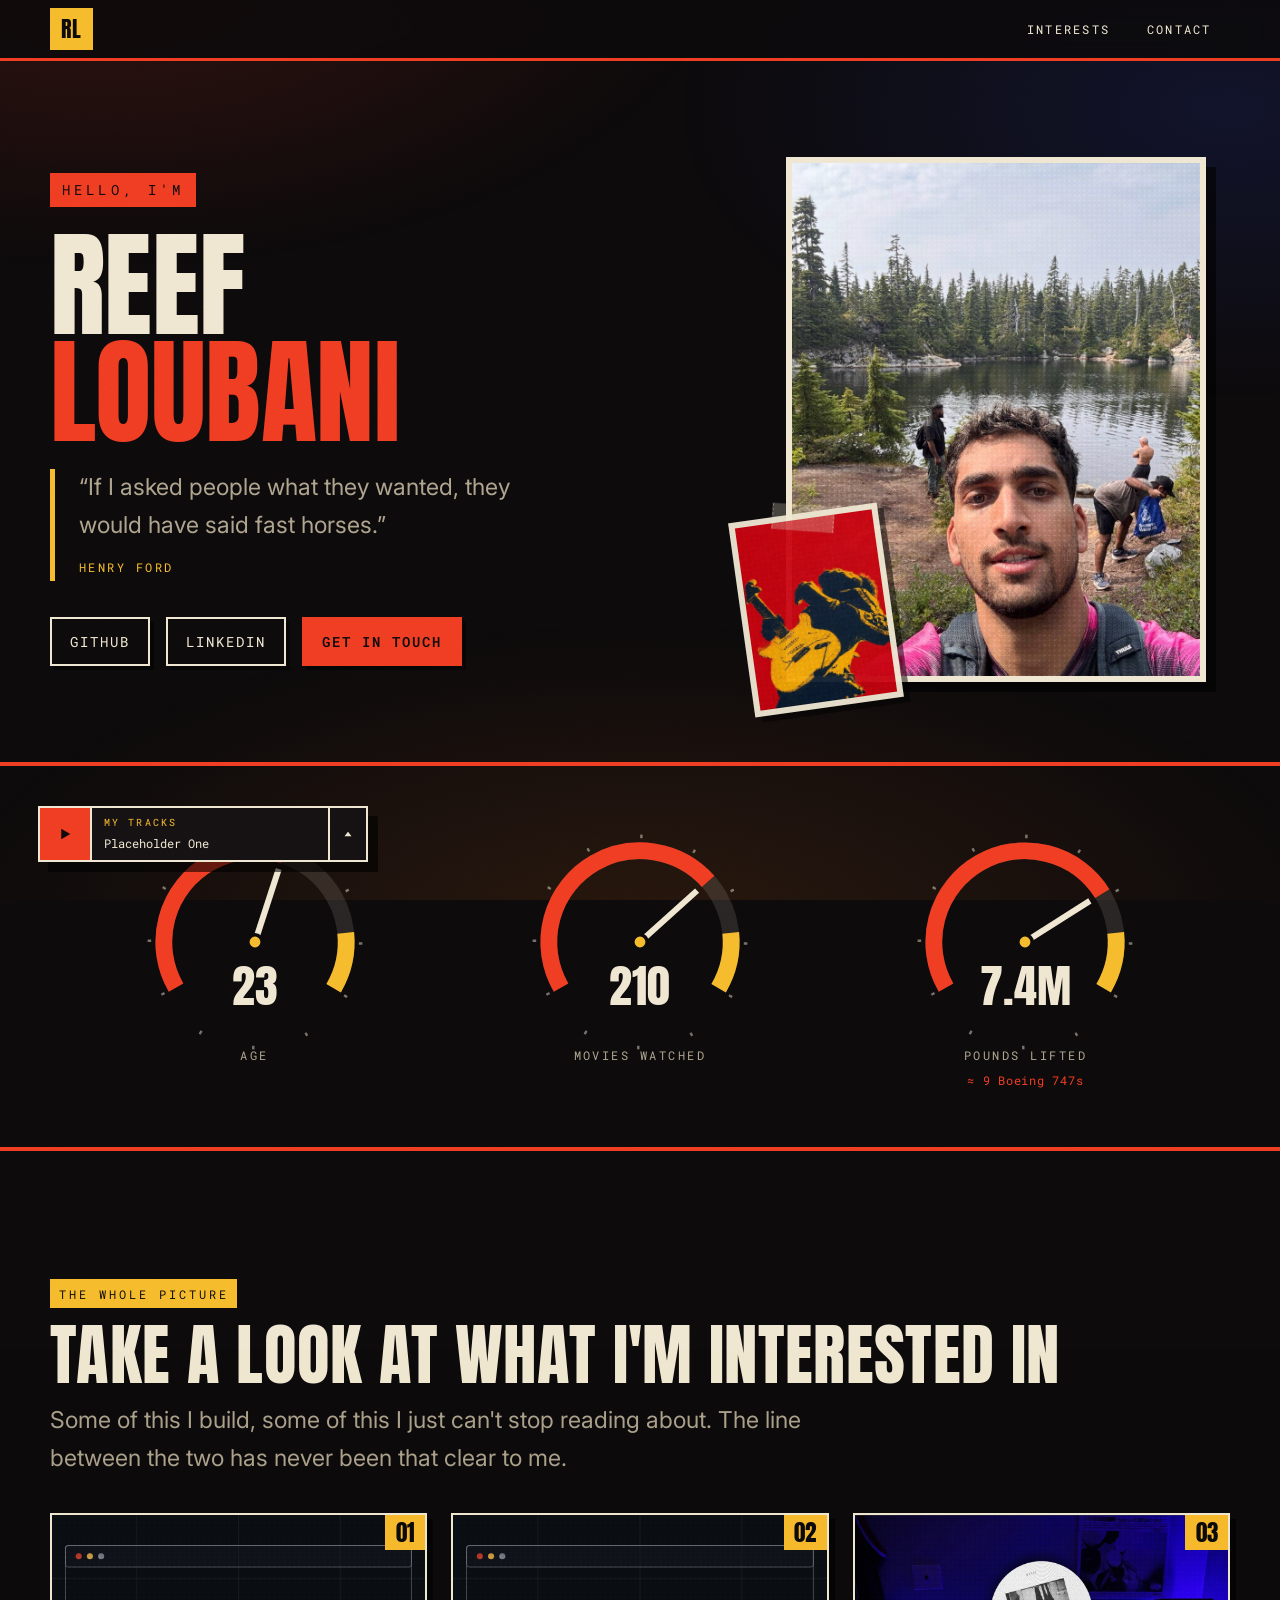
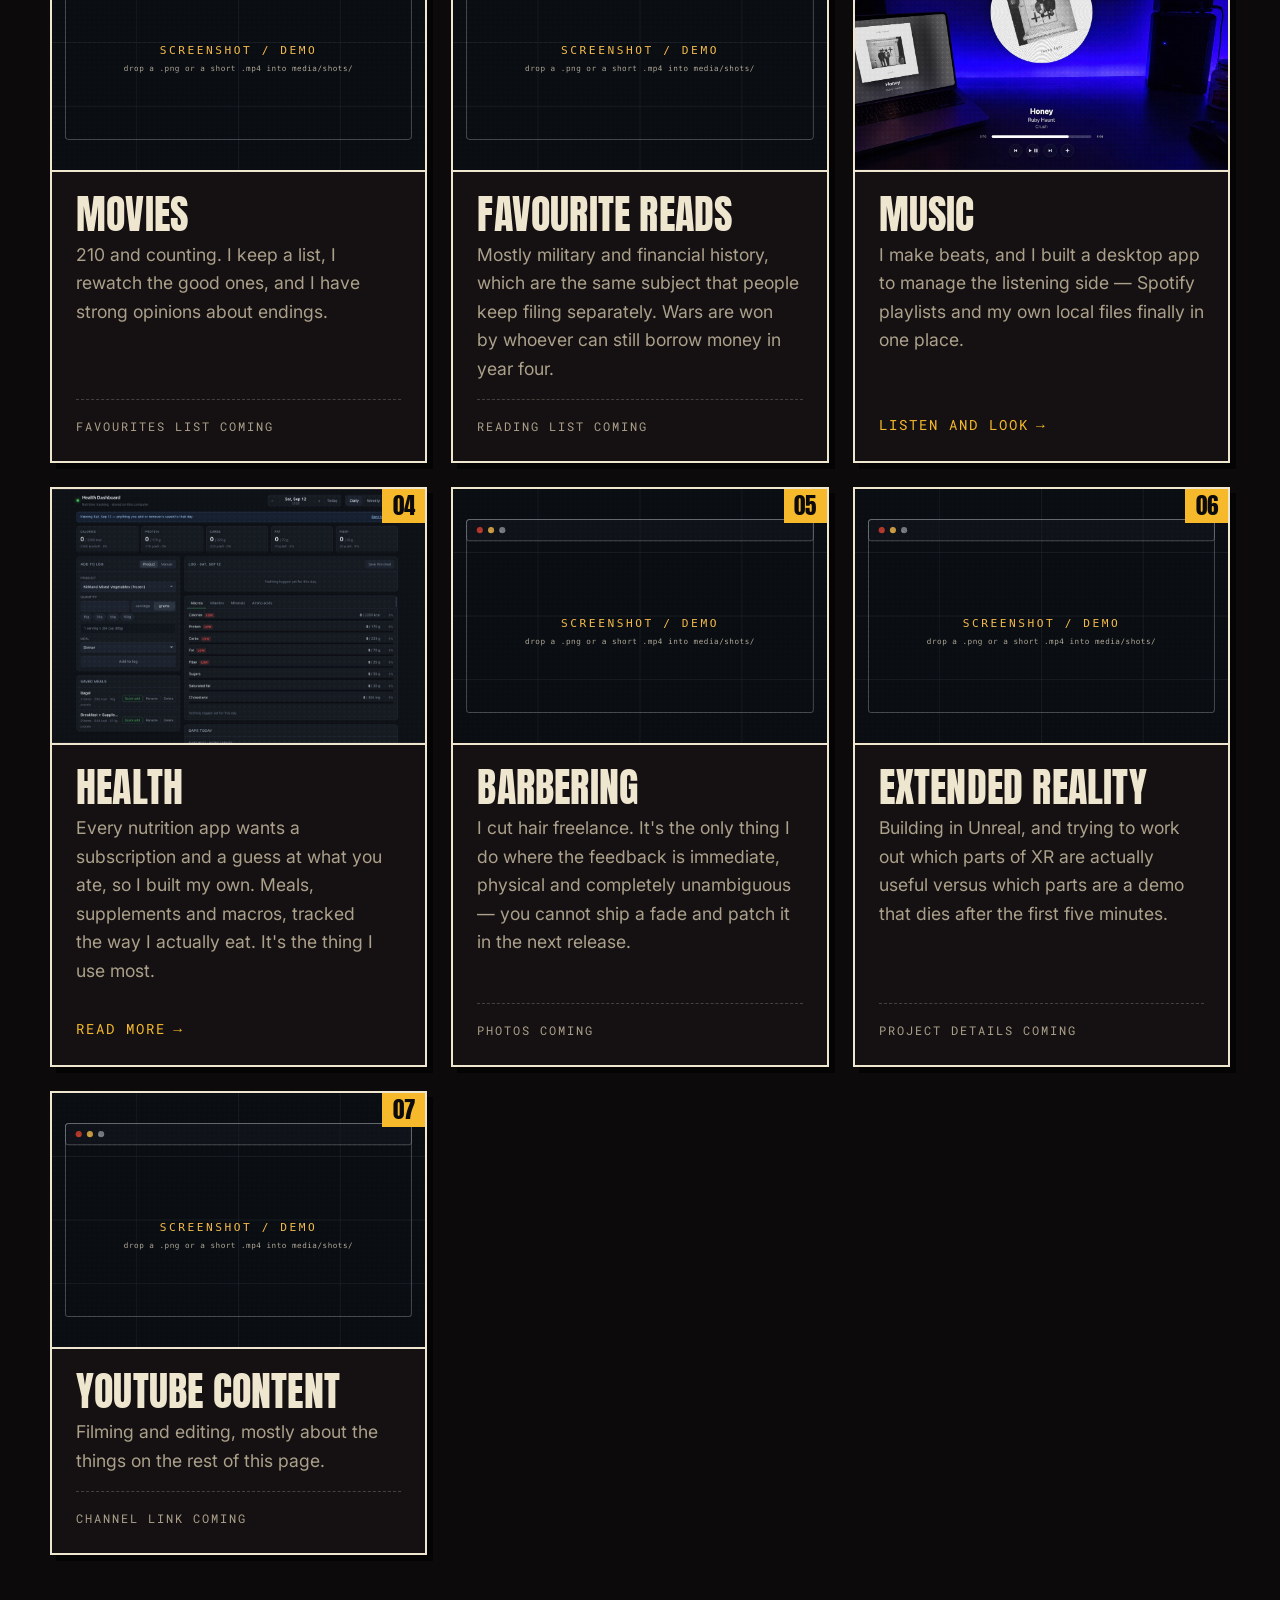
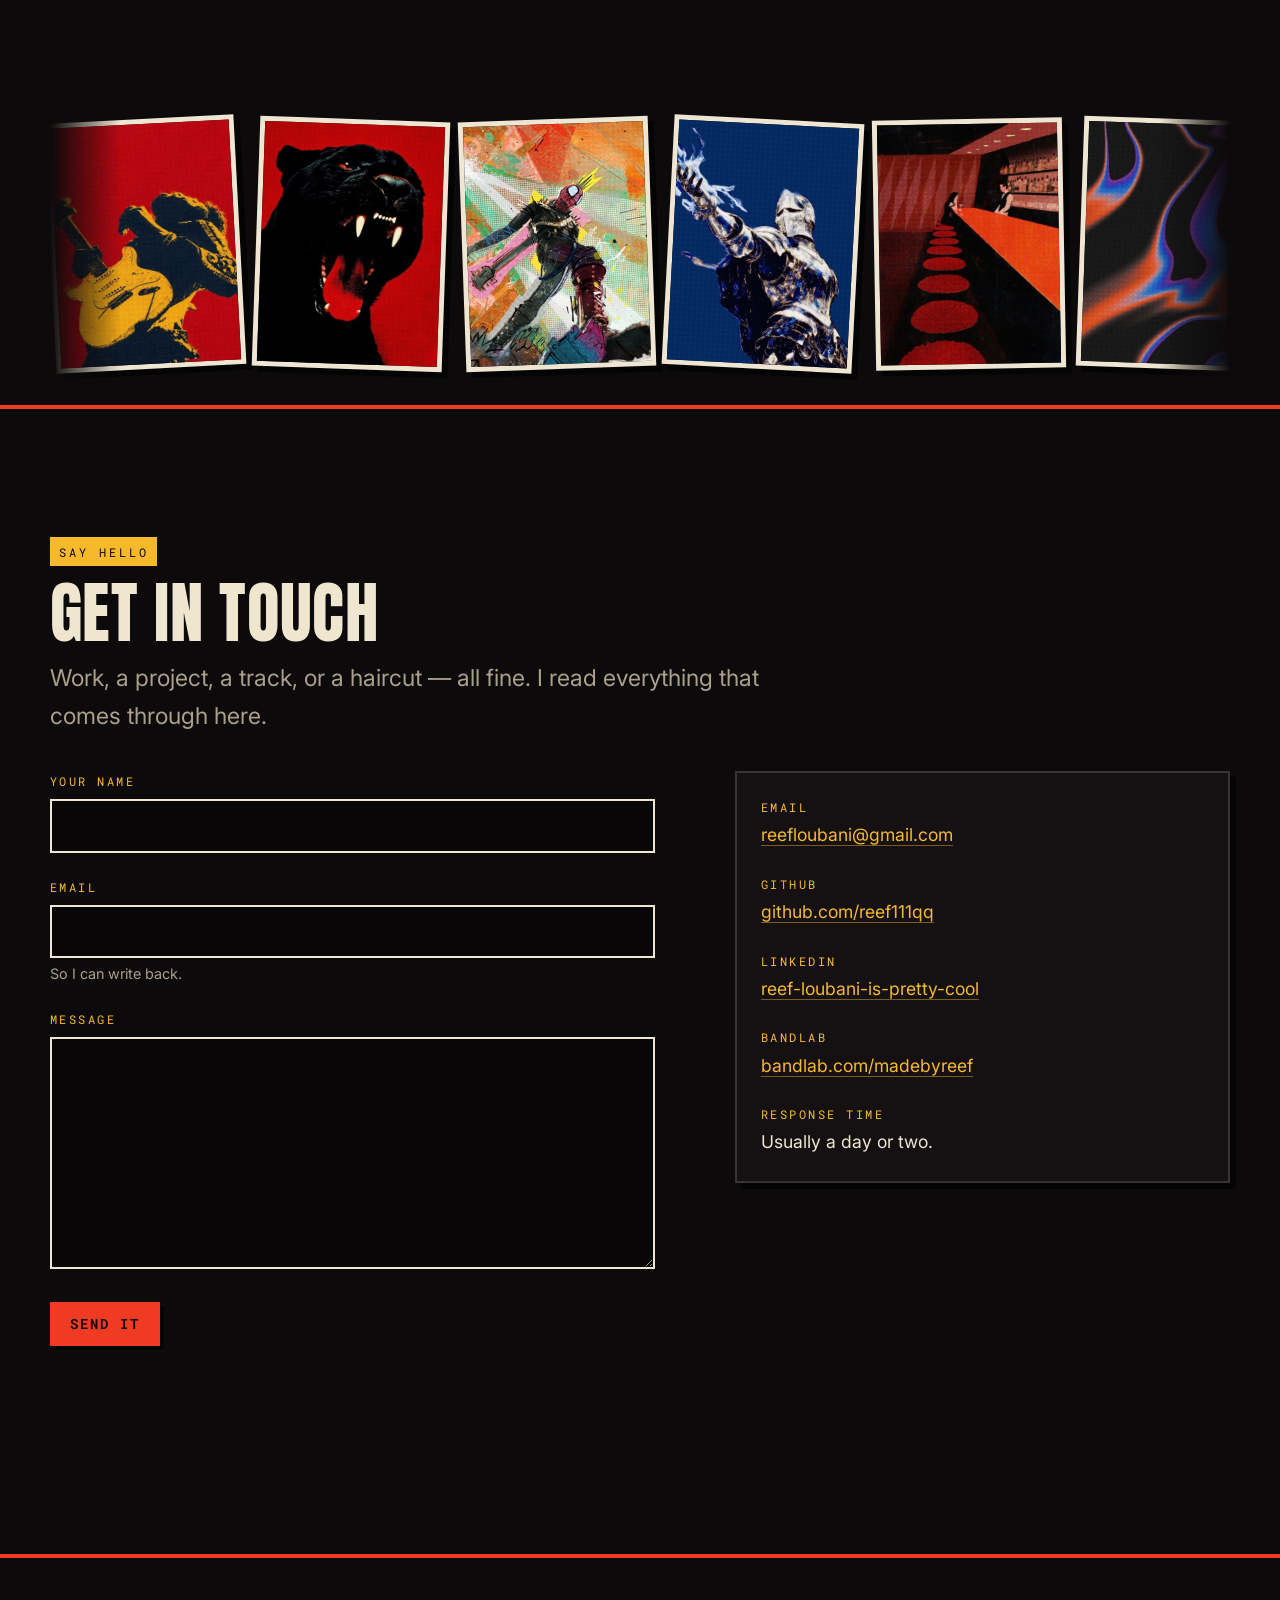
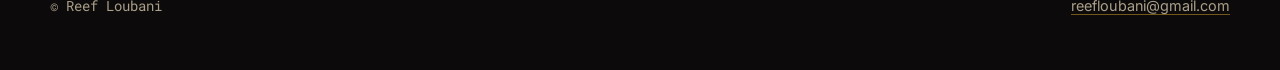
==== commit fe7dc35c: "Add persistent dock player; link listening list out to Spotify The home page gets a player fixed to " ====
--- a/index.html
+++ b/index.html
@@ -420,6 +420,56 @@
 
 </main>
 
+<!-- ===== DOCK ============================================================
+     The persistent player, bottom-left. Plays YOUR OWN tracks from /audio.
+
+     The list below is ordinary links to mp3 files, so with JavaScript off
+     it degrades to a working list of downloads. JS upgrades it in place.
+
+     TO ADD A TRACK: drop the file into /audio and copy one <li>. Keep the
+     list here and the one on music.html in step with each other.
+     ====================================================================== -->
+<aside class="dock" data-dock aria-label="Music player">
+  <div class="dock__bar">
+    <button type="button" class="dock__play" data-toggle aria-label="Play">
+      <svg viewBox="0 0 24 24" aria-hidden="true" data-icon-play><path d="M7 5l12 7-12 7z"/></svg>
+      <svg viewBox="0 0 24 24" aria-hidden="true" data-icon-pause><path d="M7 5h3.5v14H7zM13.5 5H17v14h-3.5z"/></svg>
+    </button>
+
+    <span class="dock__meta">
+      <span class="dock__label">My tracks</span>
+      <span class="dock__now" data-now aria-live="polite">&mdash;</span>
+    </span>
+
+    <button type="button" class="dock__expand" data-dock-toggle
+            aria-expanded="false" aria-controls="dock-panel" aria-label="Expand player">
+      <svg viewBox="0 0 24 24" aria-hidden="true"><path d="M12 8l6 8H6z"/></svg>
+    </button>
+  </div>
+
+  <div class="dock__panel" id="dock-panel" data-dock-panel hidden>
+    <div class="dock__scrubrow">
+      <span data-elapsed>0:00</span>
+      <input type="range" data-scrub min="0" max="100" step="0.1" value="0" aria-label="Seek within track">
+      <span data-duration>0:00</span>
+    </div>
+
+    <ol class="dock__list">
+      <!-- REPLACE: these three are placeholder tones. Swap in your own mp3s. -->
+      <li><a class="dock__track" href="audio/demo-one.wav" data-track data-title="Placeholder One" data-duration="0:06">
+        <span class="dock__track-title">Placeholder One</span><span class="dock__track-time">0:06</span></a></li>
+      <li><a class="dock__track" href="audio/demo-two.wav" data-track data-title="Placeholder Two" data-duration="0:06">
+        <span class="dock__track-title">Placeholder Two</span><span class="dock__track-time">0:06</span></a></li>
+      <li><a class="dock__track" href="audio/demo-three.wav" data-track data-title="Placeholder Three" data-duration="0:06">
+        <span class="dock__track-title">Placeholder Three</span><span class="dock__track-time">0:06</span></a></li>
+    </ol>
+
+    <p class="dock__empty" data-empty hidden>No tracks yet. Drop mp3s into /audio.</p>
+  </div>
+
+  <audio data-audio preload="none"></audio>
+</aside>
+
 <footer class="foot">
   <div class="wrap foot__inner">
     <p class="mono">&copy; Reef Loubani</p>
--- a/styles/components.css
+++ b/styles/components.css
@@ -455,14 +455,17 @@
 .deck__btn[disabled] { opacity: 0.35; cursor: not-allowed; }
 .deck__btn svg { width: 17px; height: 17px; fill: currentColor; }
 .deck__btn--play { --size: 58px; background: var(--vermilion); border-color: var(--vermilion); color: var(--ink); }
-.deck__btn--play svg { width: 21px; height: 21px; grid-area: 1 / 1; }
+.deck__btn--play svg { width: 21px; height: 21px; }
 
 /* The play/pause swap is done with a class, NOT the `hidden` attribute:
    the UA rule for [hidden] is namespaced to HTML, so it has no effect on an
-   <svg> element and both icons would render on top of each other. */
-.deck__btn--play [data-icon-pause] { display: none; }
-.deck__btn--play.is-playing [data-icon-play] { display: none; }
-.deck__btn--play.is-playing [data-icon-pause] { display: block; }
+   <svg> element and both icons would render on top of each other.
+   Scoped to [data-toggle] so the deck and the dock share one rule. */
+[data-toggle] { display: grid; }
+[data-toggle] svg { grid-area: 1 / 1; }
+[data-toggle] [data-icon-pause] { display: none; }
+[data-toggle].is-playing [data-icon-play] { display: none; }
+[data-toggle].is-playing [data-icon-pause] { display: block; }
 
 .deck__vol-group { display: flex; align-items: center; gap: var(--space-2xs); flex: 0 1 150px; }
 .deck__vol-group svg { width: 16px; height: 16px; fill: var(--paper-dim); flex: none; }
@@ -603,17 +606,23 @@
   border: 2px solid var(--paper);
   box-shadow: var(--shadow-print);
 }
-.spin {
+.spin { border-bottom: 1px solid rgba(239,230,208,0.14); }
+.spin:last-child { border-bottom: 0; }
+
+.spin__link {
   display: flex;
   align-items: center;
   gap: var(--space-s);
   padding: var(--space-xs) var(--space-s);
   background: var(--ink-2);
-  border-bottom: 1px solid rgba(239,230,208,0.14);
+  color: var(--paper);
+  text-decoration: none;
   transition: background var(--dur-fast) var(--ease), color var(--dur-fast) var(--ease);
 }
-.spin:last-child { border-bottom: 0; }
-.spin:hover { background: var(--vermilion); color: var(--ink); }
+.spin__link:hover { background: var(--vermilion); color: var(--ink); }
+
+.spin__out { margin-left: auto; flex: none; font-size: var(--step-0); opacity: 0.6; }
+.spin__link:hover .spin__out { opacity: 1; }
 .spin__num {
   font-family: var(--font-mono);
   font-size: var(--step--2);
@@ -621,12 +630,12 @@
   width: 2ch;
   flex: none;
 }
-.spin:hover .spin__num { color: var(--ink); }
+.spin__link:hover .spin__num { color: var(--ink); }
 .spin__art { width: 48px; height: 48px; flex: none; object-fit: cover; background: var(--ink-3); border: 1px solid var(--paper); }
-.spin__text { min-width: 0; }
-.spin__track { margin: 0; font-weight: 500; white-space: nowrap; overflow: hidden; text-overflow: ellipsis; }
-.spin__artist { margin: 0; font-size: var(--step--1); color: var(--paper-dim); white-space: nowrap; overflow: hidden; text-overflow: ellipsis; }
-.spin:hover .spin__artist { color: var(--ink); }
+.spin__text { min-width: 0; display: flex; flex-direction: column; }
+.spin__track { font-weight: 500; white-space: nowrap; overflow: hidden; text-overflow: ellipsis; }
+.spin__artist { font-size: var(--step--1); color: var(--paper-dim); white-space: nowrap; overflow: hidden; text-overflow: ellipsis; }
+.spin__link:hover .spin__artist { color: var(--ink); }
 
 /* ==========================================================================
    9. FORM
@@ -661,3 +670,126 @@
 .field textarea::placeholder { color: var(--paper-dim); }
 
 .hp { position: absolute; left: -9999px; opacity: 0; height: 0; overflow: hidden; }
+
+
+/* ==========================================================================
+   10. DOCK — the persistent player, bottom-left of the home page.
+   Audio behaviour is shared with the tape deck via player.js; only the
+   open/closed panel is the dock's own.
+   ========================================================================== */
+.dock {
+  position: fixed;
+  left: var(--gutter);
+  bottom: var(--gutter);
+  z-index: 70;
+  width: min(330px, calc(100vw - (var(--gutter) * 2)));
+  background: var(--ink-2);
+  border: 2px solid var(--paper);
+  box-shadow: var(--shadow-lift);
+}
+
+.dock__bar {
+  display: flex;
+  align-items: stretch;
+  gap: 0;
+}
+
+.dock__play {
+  --size: 52px;
+  width: var(--size);
+  height: var(--size);
+  flex: none;
+  place-items: center;
+  border: 0;
+  border-right: 2px solid var(--paper);
+  background: var(--vermilion);
+  color: var(--ink);
+  cursor: pointer;
+  transition: background var(--dur-fast) var(--ease);
+}
+.dock__play:hover { background: var(--gold); }
+.dock__play[disabled] { opacity: 0.4; cursor: not-allowed; }
+.dock__play svg { width: 18px; height: 18px; fill: currentColor; }
+
+.dock__meta {
+  flex: 1;
+  min-width: 0;
+  display: flex;
+  flex-direction: column;
+  justify-content: center;
+  padding: 0 var(--space-xs);
+  gap: 2px;
+}
+.dock__label {
+  font-family: var(--font-mono);
+  font-size: 0.62rem;
+  letter-spacing: 0.22em;
+  text-transform: uppercase;
+  color: var(--gold);
+}
+.dock__now {
+  font-family: var(--font-mono);
+  font-size: var(--step--2);
+  color: var(--paper);
+  white-space: nowrap;
+  overflow: hidden;
+  text-overflow: ellipsis;
+}
+
+.dock__expand {
+  width: 38px;
+  flex: none;
+  border: 0;
+  border-left: 2px solid var(--paper);
+  background: transparent;
+  color: var(--paper);
+  cursor: pointer;
+  display: grid;
+  place-items: center;
+  transition: background var(--dur-fast) var(--ease), color var(--dur-fast) var(--ease);
+}
+.dock__expand:hover { background: var(--gold); color: var(--ink); }
+.dock__expand svg { width: 14px; height: 14px; fill: currentColor; transition: transform var(--dur) var(--ease); }
+.dock.is-open .dock__expand svg { transform: rotate(180deg); }
+
+.dock__panel { border-top: 2px solid var(--paper); padding: var(--space-xs); }
+
+.dock__scrubrow {
+  display: flex;
+  align-items: center;
+  gap: var(--space-2xs);
+  font-family: var(--font-mono);
+  font-size: 0.62rem;
+  color: var(--paper-dim);
+}
+.dock__scrubrow input[type="range"] { flex: 1; min-width: 0; }
+
+.dock__list {
+  list-style: none;
+  margin: var(--space-2xs) 0 0;
+  padding: 0;
+  max-height: 168px;
+  overflow-y: auto;
+}
+.dock__track {
+  display: flex;
+  gap: var(--space-2xs);
+  align-items: baseline;
+  padding: 0.5em 0.35em;
+  color: var(--paper);
+  text-decoration: none;
+  font-size: var(--step--2);
+  border-bottom: 1px solid rgba(239,230,208,0.12);
+}
+.dock__track:hover { background: var(--gold); color: var(--ink); }
+.dock__track[aria-current="true"] { color: var(--vermilion); }
+.dock__track-title { flex: 1; min-width: 0; overflow: hidden; text-overflow: ellipsis; white-space: nowrap; }
+.dock__track-time { font-family: var(--font-mono); color: var(--paper-dim); flex: none; }
+.dock__track:hover .dock__track-time { color: var(--ink); }
+
+.dock__empty { margin: var(--space-2xs) 0 0; font-size: var(--step--2); color: var(--paper-dim); }
+
+@media (max-width: 560px) {
+  .dock { width: calc(100vw - (var(--gutter) * 2)); }
+  .dock__list { max-height: 132px; }
+}
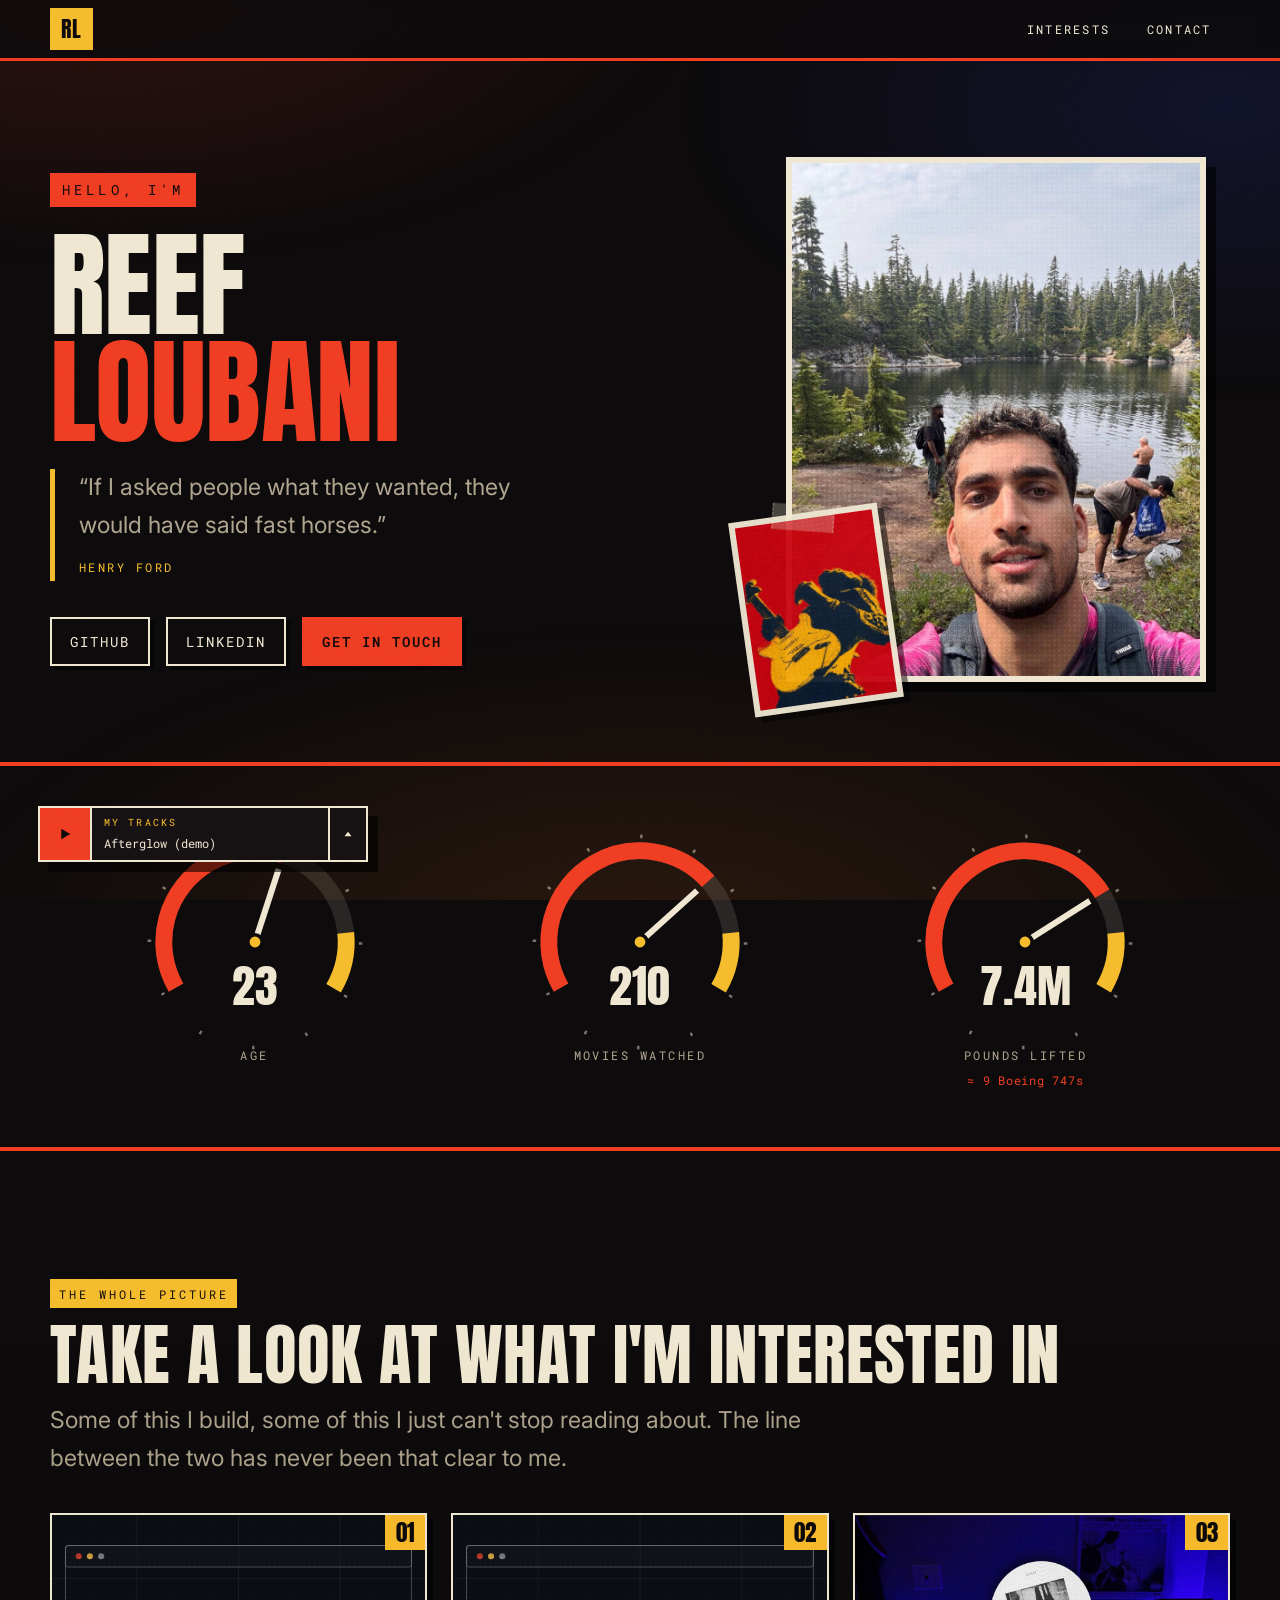
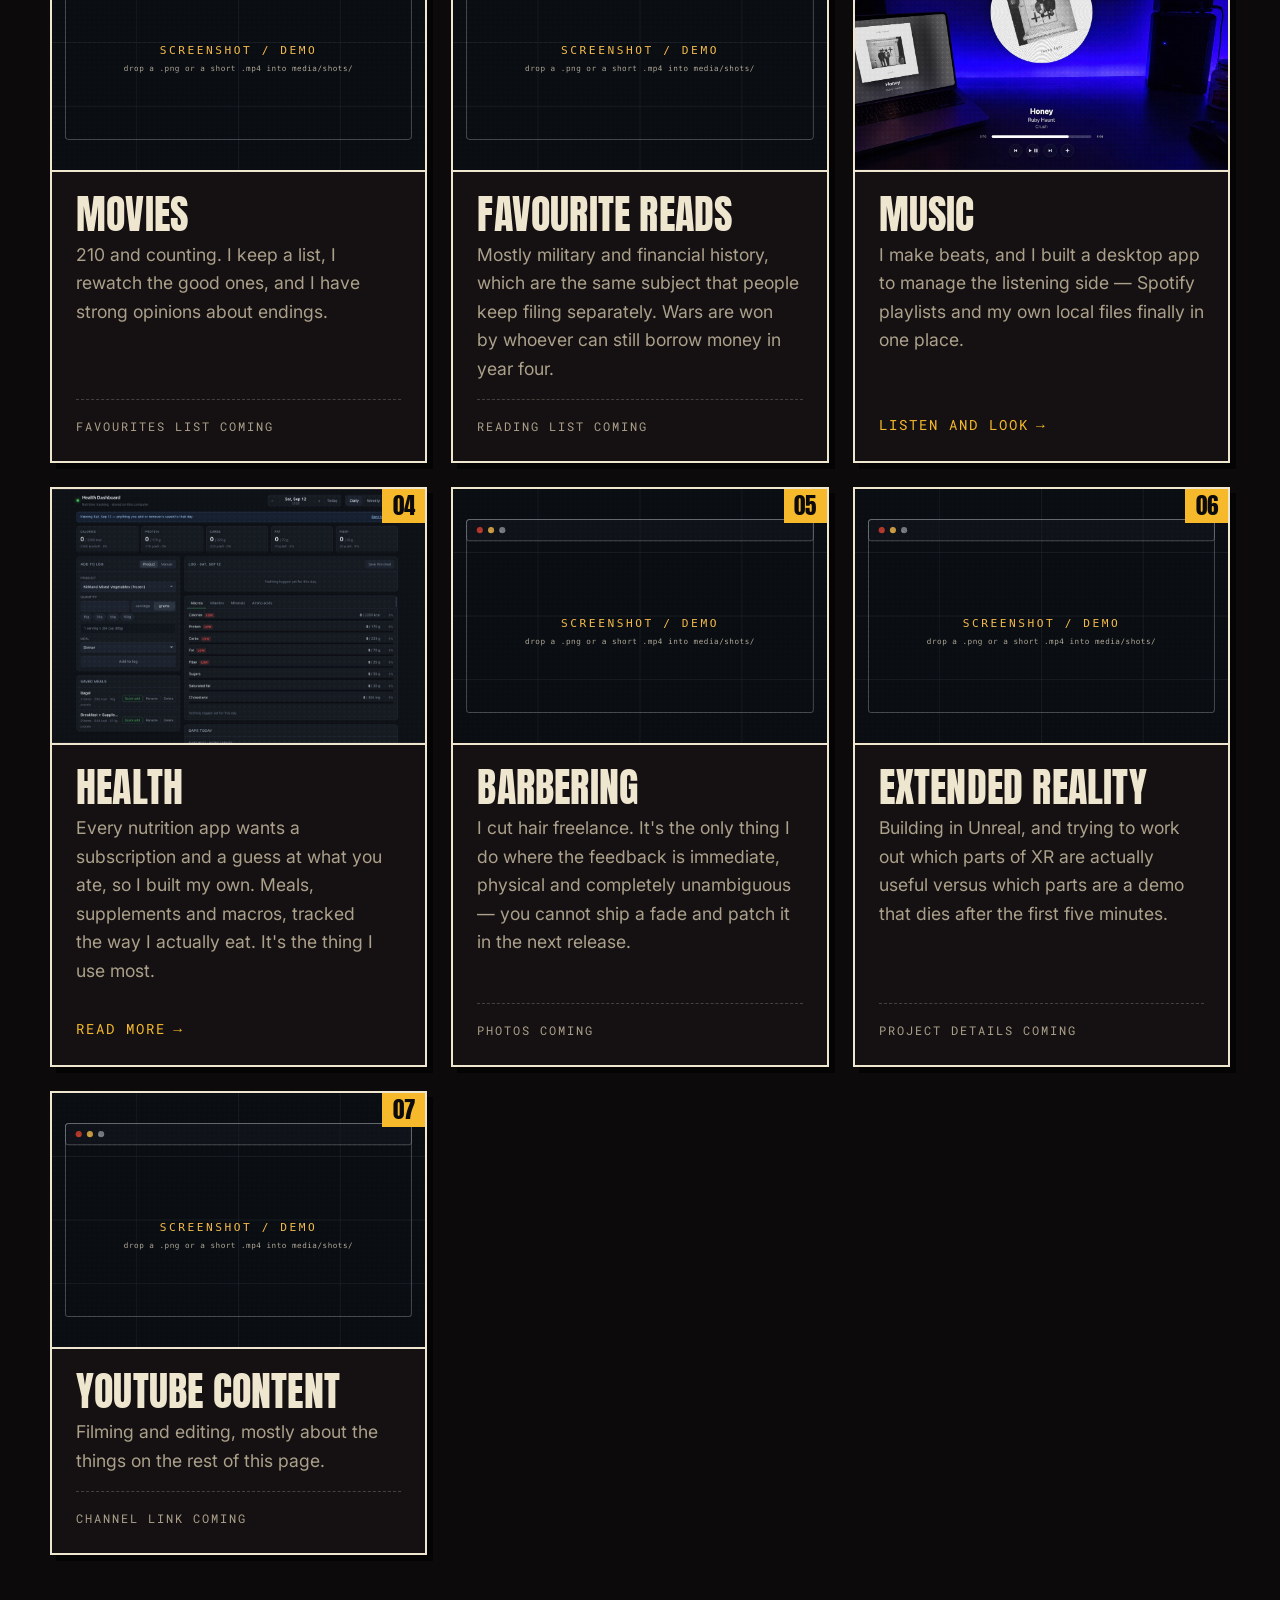
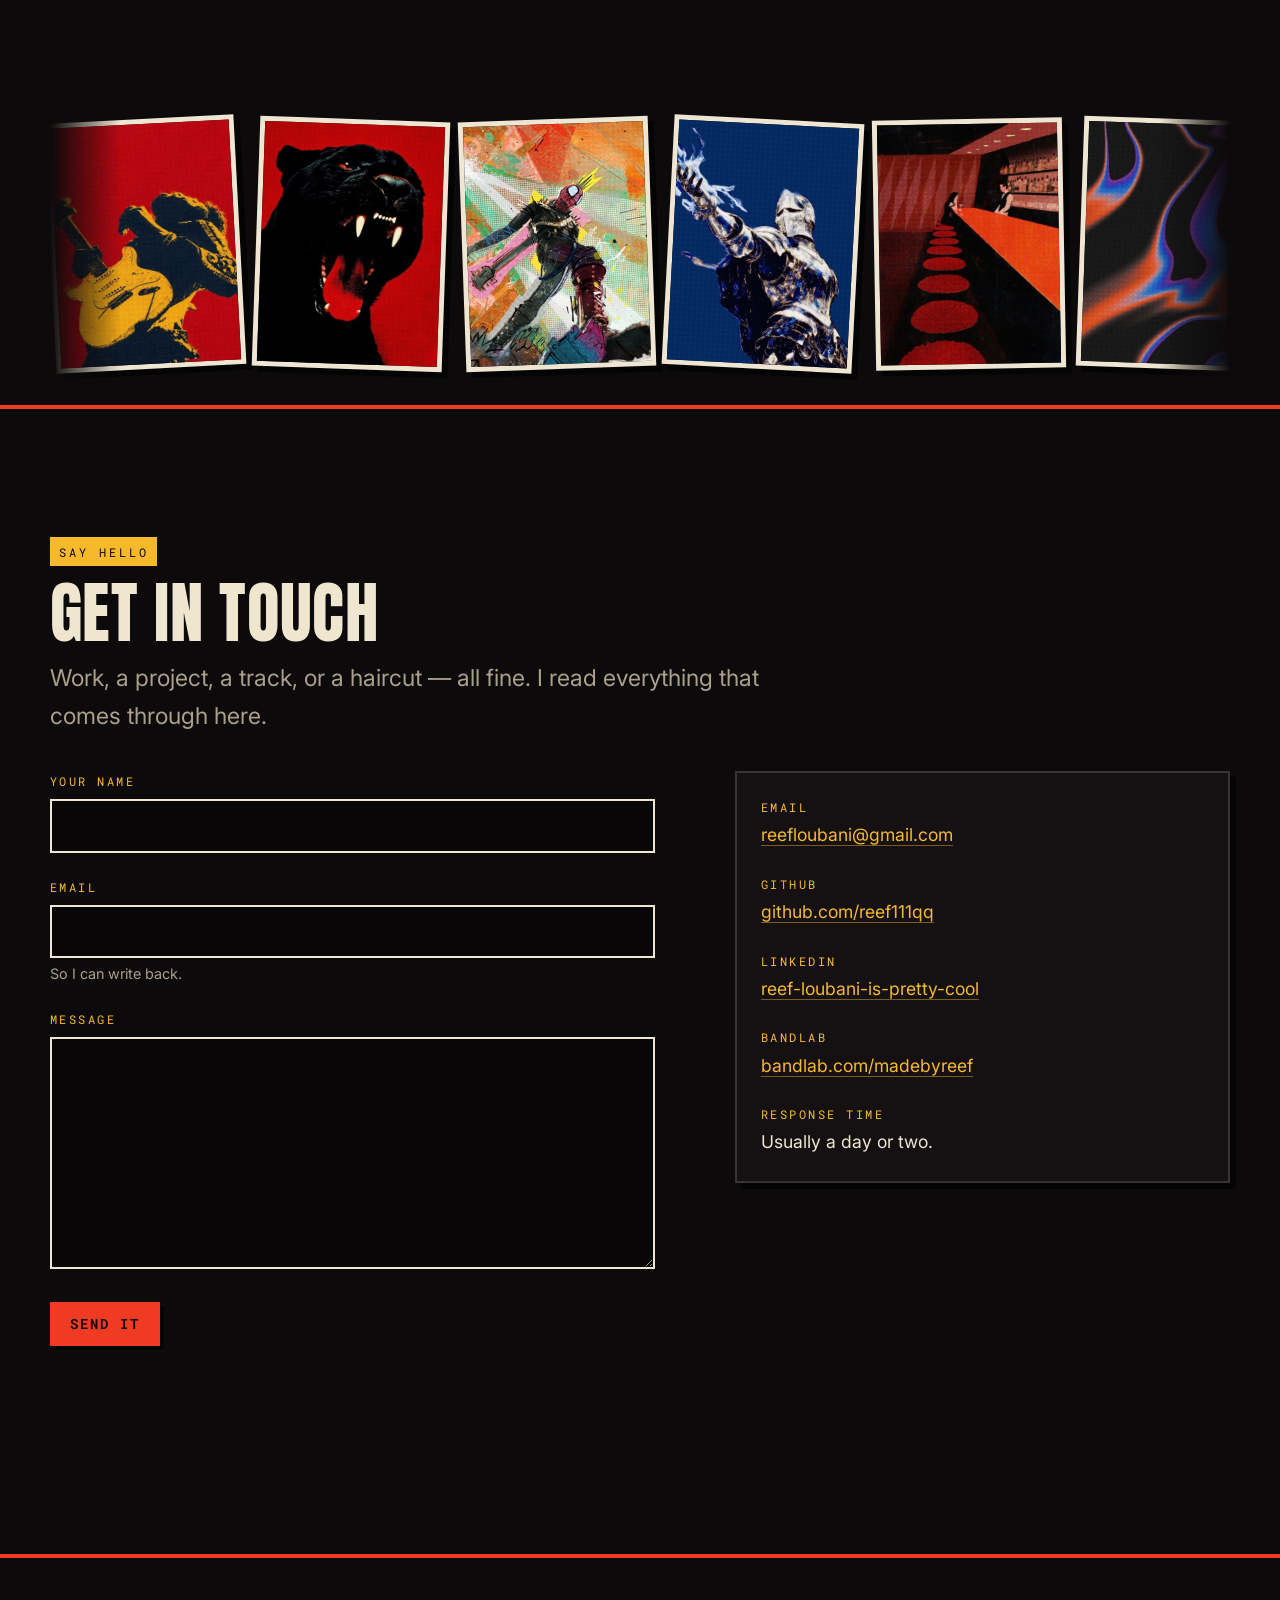
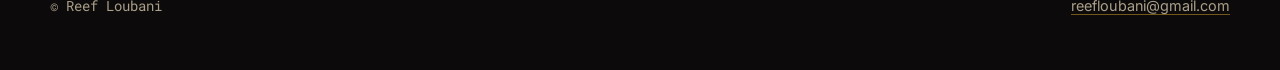
==== commit ccf5f663: "Add Reef's own tracks; rewrite the music page intro Nine real tracks replace the three placeholder t" ====
--- a/index.html
+++ b/index.html
@@ -455,13 +455,24 @@
     </div>
 
     <ol class="dock__list">
-      <!-- REPLACE: these three are placeholder tones. Swap in your own mp3s. -->
-      <li><a class="dock__track" href="audio/demo-one.wav" data-track data-title="Placeholder One" data-duration="0:06">
-        <span class="dock__track-title">Placeholder One</span><span class="dock__track-time">0:06</span></a></li>
-      <li><a class="dock__track" href="audio/demo-two.wav" data-track data-title="Placeholder Two" data-duration="0:06">
-        <span class="dock__track-title">Placeholder Two</span><span class="dock__track-time">0:06</span></a></li>
-      <li><a class="dock__track" href="audio/demo-three.wav" data-track data-title="Placeholder Three" data-duration="0:06">
-        <span class="dock__track-title">Placeholder Three</span><span class="dock__track-time">0:06</span></a></li>
+      <li><a class="dock__track" href="audio/afterglow-demo.m4a" data-track data-title="Afterglow (demo)" data-duration="2:54">
+        <span class="dock__track-title">Afterglow (demo)</span><span class="dock__track-time">2:54</span></a></li>
+      <li><a class="dock__track" href="audio/chicas.m4a" data-track data-title="Chicas" data-duration="2:25">
+        <span class="dock__track-title">Chicas</span><span class="dock__track-time">2:25</span></a></li>
+      <li><a class="dock__track" href="audio/dystopian.mp3" data-track data-title="Dystopian" data-duration="3:16">
+        <span class="dock__track-title">Dystopian</span><span class="dock__track-time">3:16</span></a></li>
+      <li><a class="dock__track" href="audio/galactic.m4a" data-track data-title="Galactic" data-duration="2:42">
+        <span class="dock__track-title">Galactic</span><span class="dock__track-time">2:42</span></a></li>
+      <li><a class="dock__track" href="audio/hallelujah.m4a" data-track data-title="Hallelujah" data-duration="3:05">
+        <span class="dock__track-title">Hallelujah</span><span class="dock__track-time">3:05</span></a></li>
+      <li><a class="dock__track" href="audio/moonlight.m4a" data-track data-title="Moonlight" data-duration="3:54">
+        <span class="dock__track-title">Moonlight</span><span class="dock__track-time">3:54</span></a></li>
+      <li><a class="dock__track" href="audio/pluto.m4a" data-track data-title="Pluto" data-duration="2:05">
+        <span class="dock__track-title">Pluto</span><span class="dock__track-time">2:05</span></a></li>
+      <li><a class="dock__track" href="audio/portals.m4a" data-track data-title="Portals" data-duration="3:11">
+        <span class="dock__track-title">Portals</span><span class="dock__track-time">3:11</span></a></li>
+      <li><a class="dock__track" href="audio/saber.m4a" data-track data-title="Saber" data-duration="4:00">
+        <span class="dock__track-title">Saber</span><span class="dock__track-time">4:00</span></a></li>
     </ol>
 
     <p class="dock__empty" data-empty hidden>No tracks yet. Drop mp3s into /audio.</p>
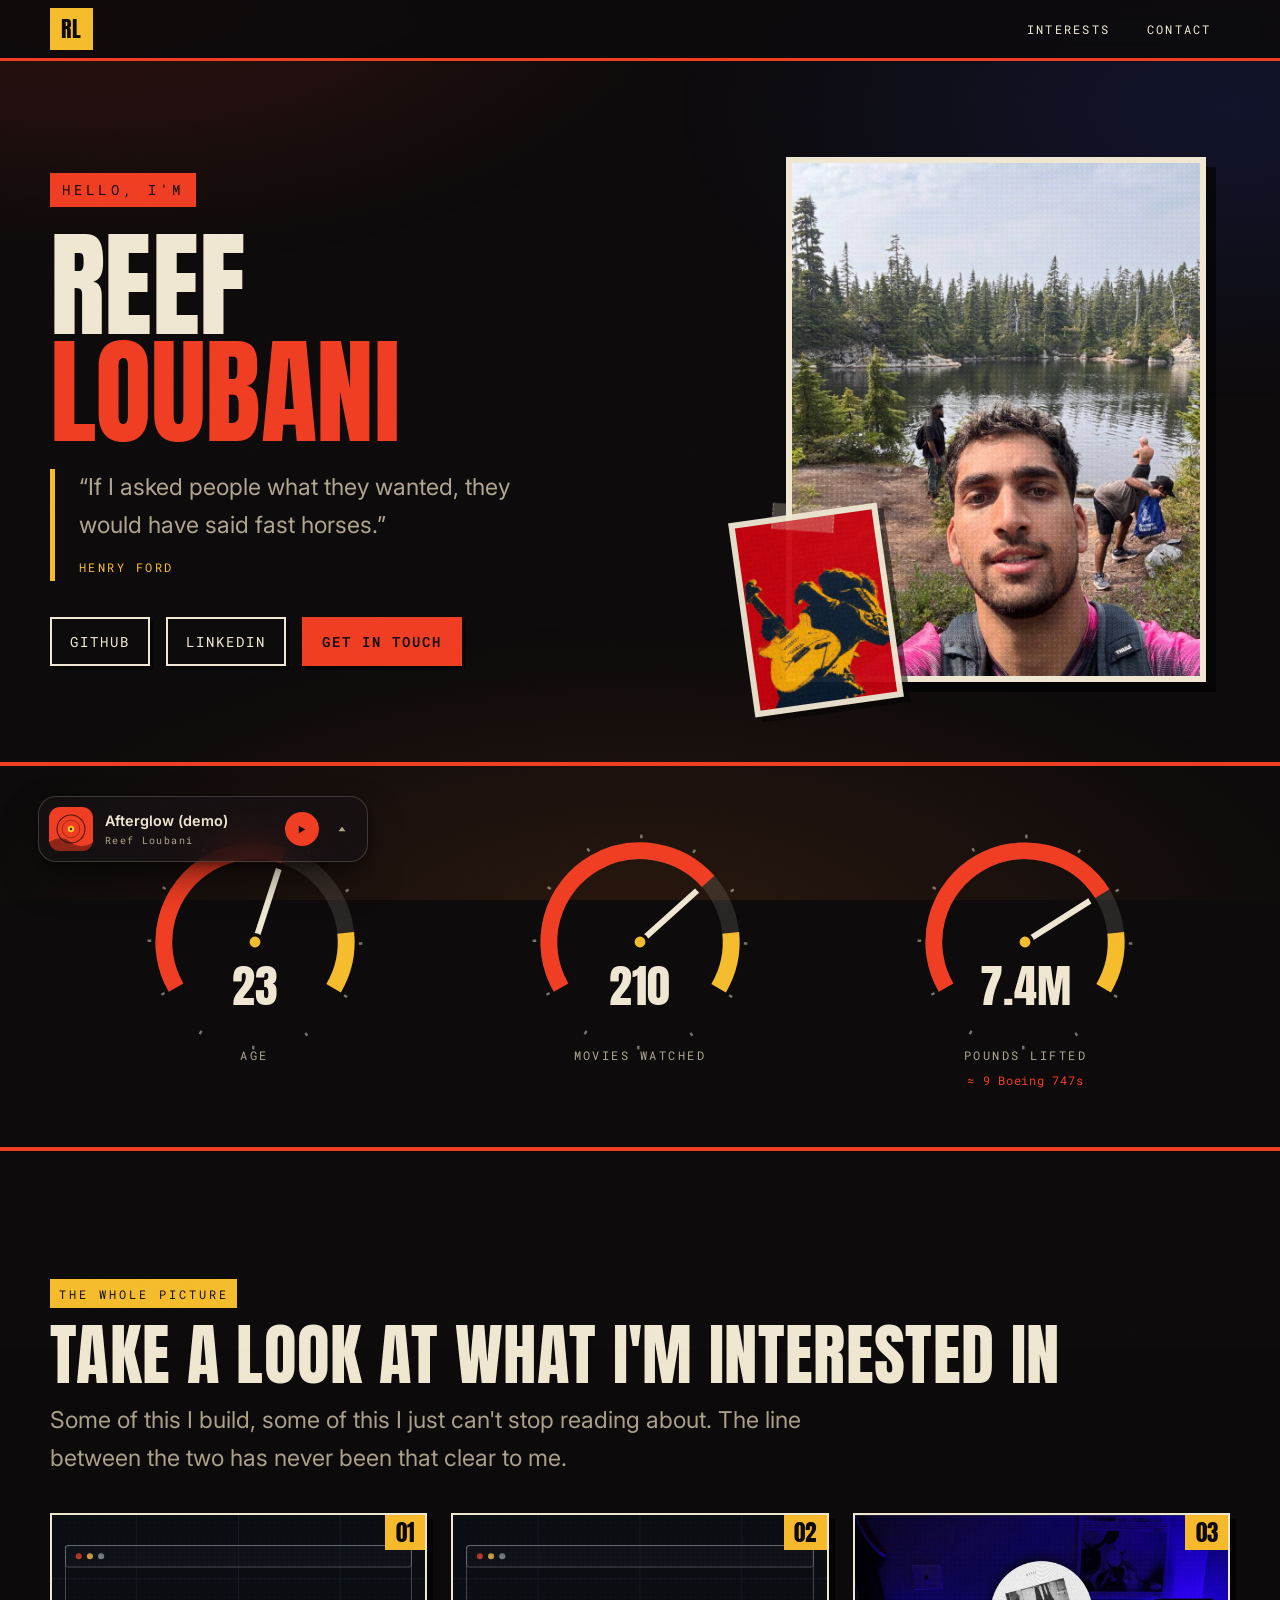
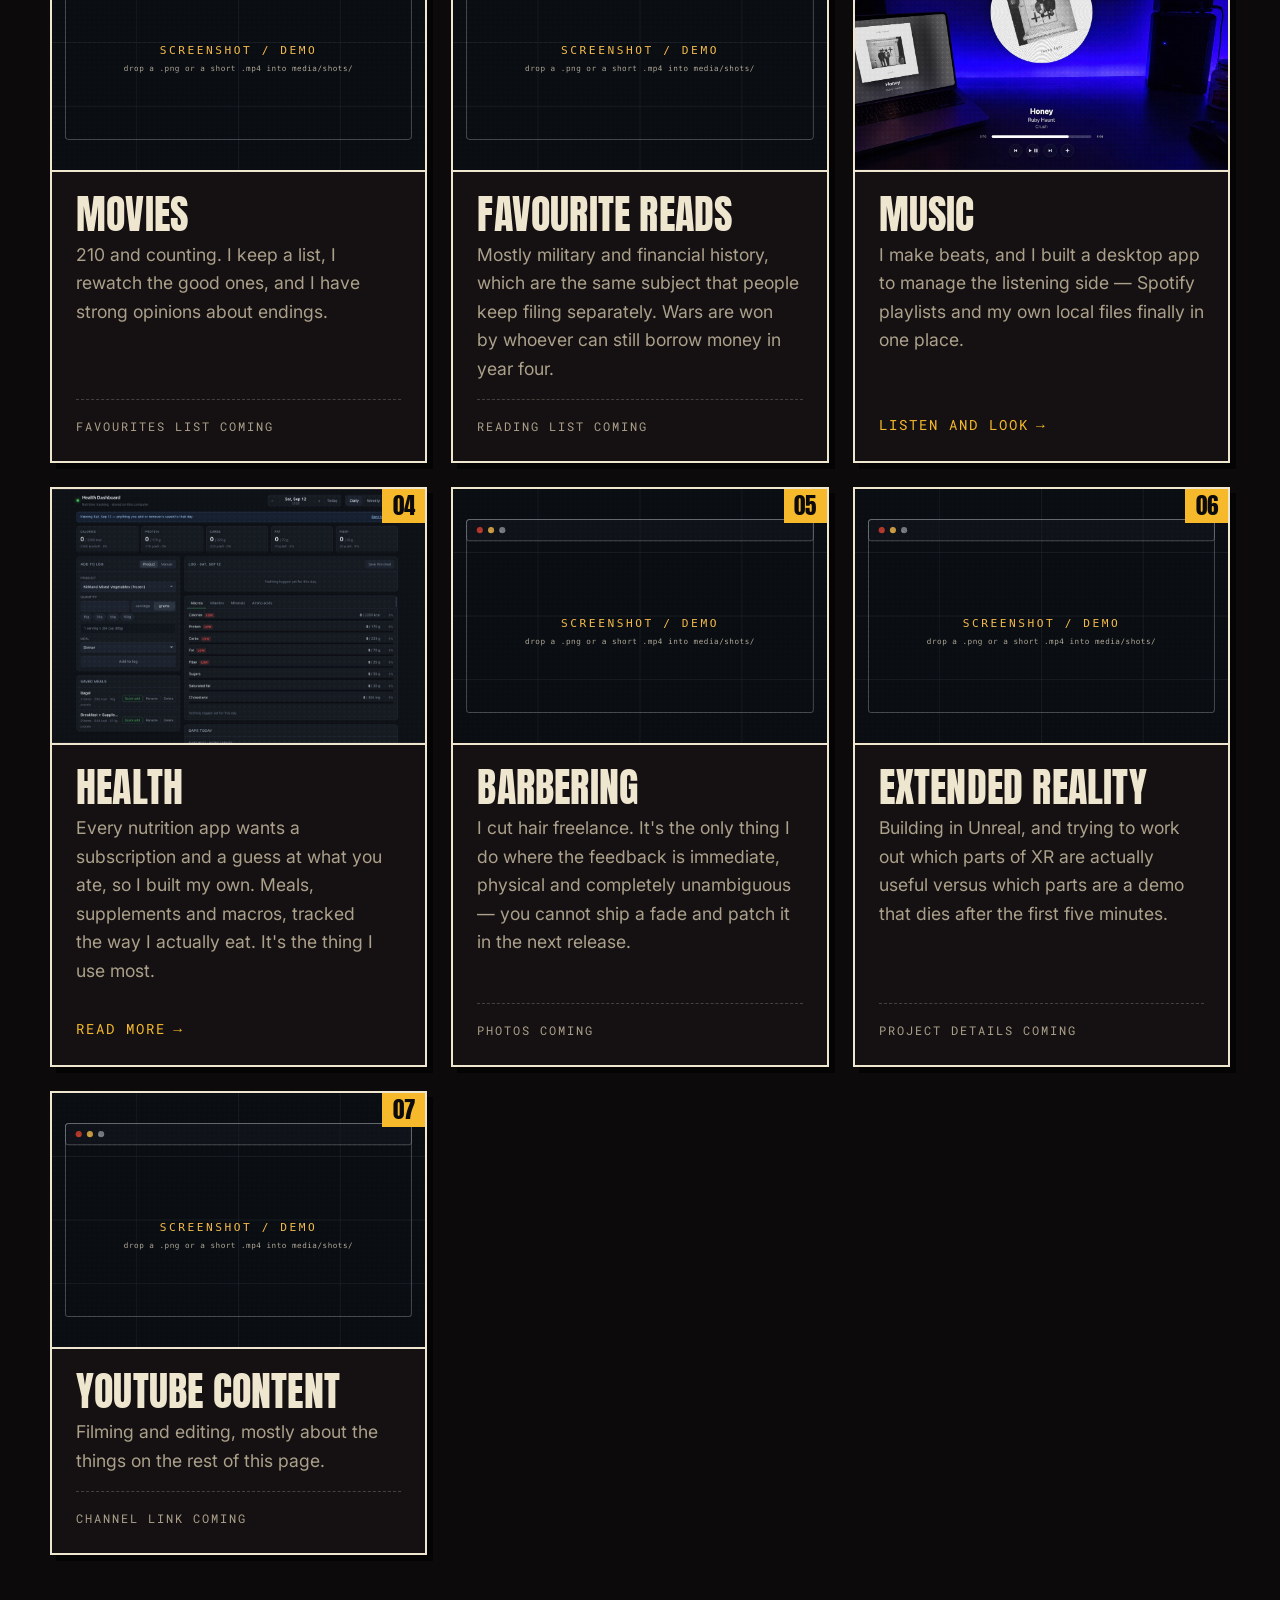
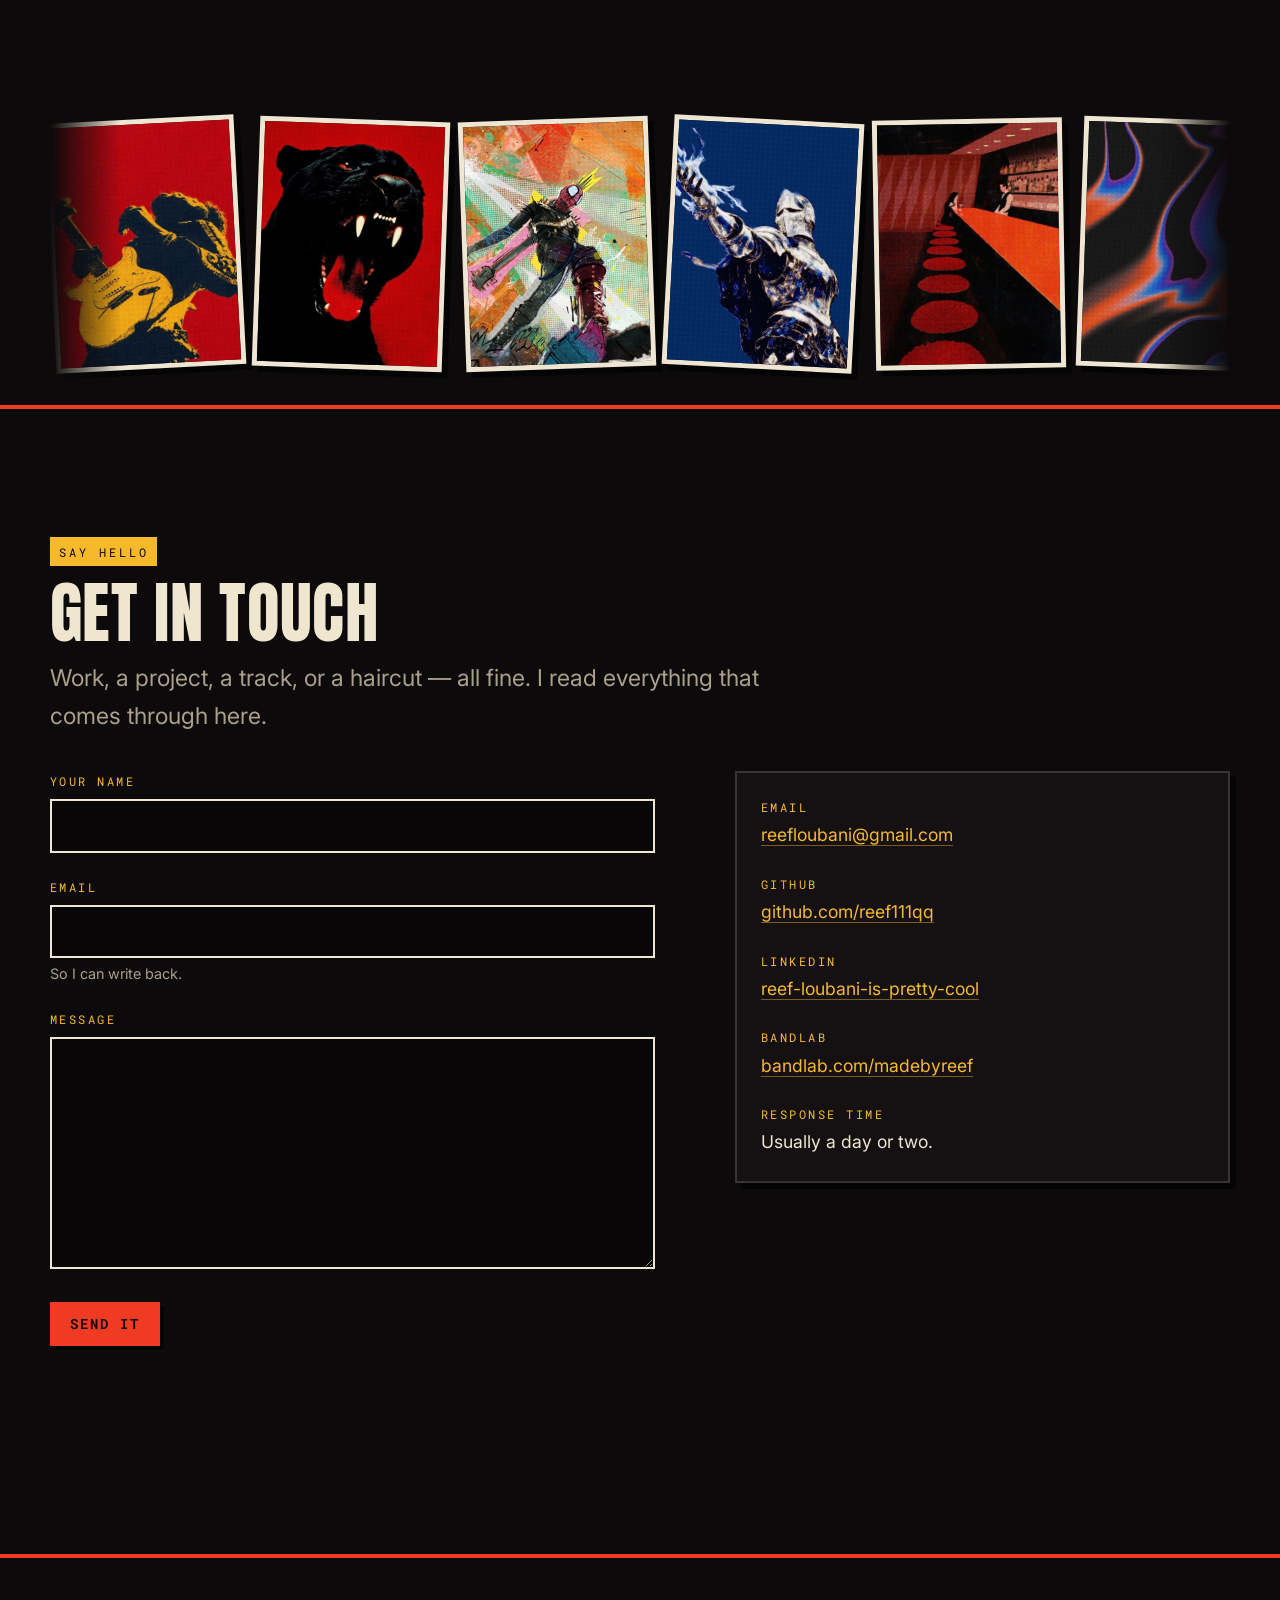
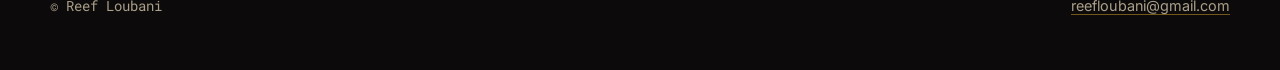
==== commit 3ff05d3e: "Rebuild the dock as a floating card; wire Spotify; drop BandLab Dock, following Reef's reference: - " ====
--- a/index.html
+++ b/index.html
@@ -421,25 +421,30 @@
 </main>
 
 <!-- ===== DOCK ============================================================
-     The persistent player, bottom-left. Plays YOUR OWN tracks from /audio.
-
-     The list below is ordinary links to mp3 files, so with JavaScript off
-     it degrades to a working list of downloads. JS upgrades it in place.
-
-     TO ADD A TRACK: drop the file into /audio and copy one <li>. Keep the
-     list here and the one on music.html in step with each other.
+     The floating player, bottom-left. Plays Reef's own tracks from /audio.
+
+     The list is ordinary links to audio files, so with JavaScript off it
+     degrades to a working list of downloads. JS upgrades it in place.
+
+     TO ADD A TRACK: drop the file into /audio and copy one <li>. Keep this
+     list and the deck list on music.html in step with each other.
+     Add data-art="media/covers/name.jpg" to a track to give it its own
+     cover; without one it falls back to the default art below.
      ====================================================================== -->
 <aside class="dock" data-dock aria-label="Music player">
+
   <div class="dock__bar">
-    <button type="button" class="dock__play" data-toggle aria-label="Play">
+    <img class="dock__art" data-art src="media/track-art-default.svg" alt="" width="120" height="120" decoding="async">
+
+    <span class="dock__meta">
+      <span class="dock__now" data-now aria-live="polite">&mdash;</span>
+      <span class="dock__label">Reef Loubani</span>
+    </span>
+
+    <button type="button" class="dock__play dock__play--sm" data-toggle aria-label="Play">
       <svg viewBox="0 0 24 24" aria-hidden="true" data-icon-play><path d="M7 5l12 7-12 7z"/></svg>
       <svg viewBox="0 0 24 24" aria-hidden="true" data-icon-pause><path d="M7 5h3.5v14H7zM13.5 5H17v14h-3.5z"/></svg>
     </button>
-
-    <span class="dock__meta">
-      <span class="dock__label">My tracks</span>
-      <span class="dock__now" data-now aria-live="polite">&mdash;</span>
-    </span>
 
     <button type="button" class="dock__expand" data-dock-toggle
             aria-expanded="false" aria-controls="dock-panel" aria-label="Expand player">
@@ -447,35 +452,55 @@
     </button>
   </div>
 
-  <div class="dock__panel" id="dock-panel" data-dock-panel hidden>
-    <div class="dock__scrubrow">
-      <span data-elapsed>0:00</span>
-      <input type="range" data-scrub min="0" max="100" step="0.1" value="0" aria-label="Seek within track">
-      <span data-duration>0:00</span>
-    </div>
-
-    <ol class="dock__list">
-      <li><a class="dock__track" href="audio/afterglow-demo.m4a" data-track data-title="Afterglow (demo)" data-duration="2:54">
-        <span class="dock__track-title">Afterglow (demo)</span><span class="dock__track-time">2:54</span></a></li>
-      <li><a class="dock__track" href="audio/chicas.m4a" data-track data-title="Chicas" data-duration="2:25">
-        <span class="dock__track-title">Chicas</span><span class="dock__track-time">2:25</span></a></li>
-      <li><a class="dock__track" href="audio/dystopian.mp3" data-track data-title="Dystopian" data-duration="3:16">
-        <span class="dock__track-title">Dystopian</span><span class="dock__track-time">3:16</span></a></li>
-      <li><a class="dock__track" href="audio/galactic.m4a" data-track data-title="Galactic" data-duration="2:42">
-        <span class="dock__track-title">Galactic</span><span class="dock__track-time">2:42</span></a></li>
-      <li><a class="dock__track" href="audio/hallelujah.m4a" data-track data-title="Hallelujah" data-duration="3:05">
-        <span class="dock__track-title">Hallelujah</span><span class="dock__track-time">3:05</span></a></li>
-      <li><a class="dock__track" href="audio/moonlight.m4a" data-track data-title="Moonlight" data-duration="3:54">
-        <span class="dock__track-title">Moonlight</span><span class="dock__track-time">3:54</span></a></li>
-      <li><a class="dock__track" href="audio/pluto.m4a" data-track data-title="Pluto" data-duration="2:05">
-        <span class="dock__track-title">Pluto</span><span class="dock__track-time">2:05</span></a></li>
-      <li><a class="dock__track" href="audio/portals.m4a" data-track data-title="Portals" data-duration="3:11">
-        <span class="dock__track-title">Portals</span><span class="dock__track-time">3:11</span></a></li>
-      <li><a class="dock__track" href="audio/saber.m4a" data-track data-title="Saber" data-duration="4:00">
-        <span class="dock__track-title">Saber</span><span class="dock__track-time">4:00</span></a></li>
-    </ol>
-
-    <p class="dock__empty" data-empty hidden>No tracks yet. Drop mp3s into /audio.</p>
+  <div class="dock__panel" id="dock-panel" data-dock-panel>
+    <div>
+      <div class="dock__panel-inner">
+
+        <div class="dock__scrubrow">
+          <span data-elapsed>0:00</span>
+          <input type="range" data-scrub min="0" max="100" step="0.1" value="0" aria-label="Seek within track">
+          <span data-duration>0:00</span>
+        </div>
+
+        <div class="dock__transport">
+          <button type="button" class="dock__step" data-prev aria-label="Previous track">
+            <svg viewBox="0 0 24 24" aria-hidden="true"><path d="M6 6h2v12H6zM20 6l-10 6 10 6z"/></svg>
+          </button>
+
+          <button type="button" class="dock__play dock__play--lg" data-toggle aria-label="Play">
+            <svg viewBox="0 0 24 24" aria-hidden="true" data-icon-play><path d="M7 5l12 7-12 7z"/></svg>
+            <svg viewBox="0 0 24 24" aria-hidden="true" data-icon-pause><path d="M7 5h3.5v14H7zM13.5 5H17v14h-3.5z"/></svg>
+          </button>
+
+          <button type="button" class="dock__step" data-next aria-label="Next track">
+            <svg viewBox="0 0 24 24" aria-hidden="true"><path d="M16 6h2v12h-2zM4 6l10 6-10 6z"/></svg>
+          </button>
+        </div>
+
+        <ol class="dock__list">
+          <li><a class="dock__track" href="audio/afterglow-demo.m4a" data-track data-title="Afterglow (demo)" data-duration="2:54">
+            <span class="dock__track-title">Afterglow (demo)</span><span class="dock__track-time">2:54</span></a></li>
+          <li><a class="dock__track" href="audio/chicas.m4a" data-track data-title="Chicas" data-duration="2:25">
+            <span class="dock__track-title">Chicas</span><span class="dock__track-time">2:25</span></a></li>
+          <li><a class="dock__track" href="audio/dystopian.mp3" data-track data-title="Dystopian" data-duration="3:16">
+            <span class="dock__track-title">Dystopian</span><span class="dock__track-time">3:16</span></a></li>
+          <li><a class="dock__track" href="audio/galactic.m4a" data-track data-title="Galactic" data-duration="2:42">
+            <span class="dock__track-title">Galactic</span><span class="dock__track-time">2:42</span></a></li>
+          <li><a class="dock__track" href="audio/hallelujah.m4a" data-track data-title="Hallelujah" data-duration="3:05">
+            <span class="dock__track-title">Hallelujah</span><span class="dock__track-time">3:05</span></a></li>
+          <li><a class="dock__track" href="audio/moonlight.m4a" data-track data-title="Moonlight" data-duration="3:54">
+            <span class="dock__track-title">Moonlight</span><span class="dock__track-time">3:54</span></a></li>
+          <li><a class="dock__track" href="audio/pluto.m4a" data-track data-title="Pluto" data-duration="2:05">
+            <span class="dock__track-title">Pluto</span><span class="dock__track-time">2:05</span></a></li>
+          <li><a class="dock__track" href="audio/portals.m4a" data-track data-title="Portals" data-duration="3:11">
+            <span class="dock__track-title">Portals</span><span class="dock__track-time">3:11</span></a></li>
+          <li><a class="dock__track" href="audio/saber.m4a" data-track data-title="Saber" data-duration="4:00">
+            <span class="dock__track-title">Saber</span><span class="dock__track-time">4:00</span></a></li>
+        </ol>
+
+        <p class="dock__empty" data-empty hidden>No tracks yet. Drop audio files into /audio.</p>
+      </div>
+    </div>
   </div>
 
   <audio data-audio preload="none"></audio>
--- a/styles/components.css
+++ b/styles/components.css
@@ -547,59 +547,7 @@
 }
 
 /* ==========================================================================
-   7. EMBED FACADE (BandLab)
-   ========================================================================== */
-.facade {
-  position: relative;
-  display: block;
-  width: 100%;
-  padding: 0;
-  border: 2px solid var(--paper);
-  background: var(--ink-3);
-  overflow: hidden;
-  cursor: pointer;
-  color: var(--paper);
-  text-align: left;
-  aspect-ratio: 16 / 10;
-  box-shadow: var(--shadow-print);
-}
-.facade img { width: 100%; height: 100%; object-fit: cover; opacity: 0.7; transition: opacity var(--dur) var(--ease), transform var(--dur) var(--ease); }
-.facade:hover img { opacity: 0.95; transform: scale(1.03); }
-.facade__overlay {
-  position: absolute;
-  inset: 0;
-  display: flex;
-  flex-direction: column;
-  justify-content: flex-end;
-  gap: var(--space-2xs);
-  padding: var(--space-m);
-  background: linear-gradient(to top, rgba(12,10,11,0.94) 12%, rgba(12,10,11,0.15) 70%);
-}
-.facade__play {
-  position: absolute;
-  top: 50%; left: 50%;
-  transform: translate(-50%, -50%);
-  width: 60px; height: 60px;
-  display: grid; place-items: center;
-  background: var(--vermilion);
-  color: var(--ink);
-  transition: transform var(--dur) var(--ease), background var(--dur) var(--ease);
-}
-.facade:hover .facade__play { transform: translate(-50%, -50%) scale(1.1); background: var(--gold); color: var(--ink); }
-.facade__play svg { width: 22px; height: 22px; fill: currentColor; margin-left: 3px; }
-.facade__title { font-family: var(--font-display); font-size: var(--step-2); text-transform: uppercase; }
-.facade__meta  { font-family: var(--font-mono); font-size: var(--step--2); letter-spacing: 0.18em; text-transform: uppercase; color: var(--gold); }
-
-.embed-frame {
-  border: 2px solid var(--paper);
-  overflow: hidden;
-  aspect-ratio: 16 / 10;
-  background: var(--ink-3);
-}
-.embed-frame iframe { width: 100%; height: 100%; border: 0; display: block; }
-
-/* ==========================================================================
-   8. LISTENING LIST
+   7. LISTENING LIST
    ========================================================================== */
 .spins {
   list-style: none; margin: 0; padding: 0;
@@ -638,7 +586,7 @@
 .spin__link:hover .spin__artist { color: var(--ink); }
 
 /* ==========================================================================
-   9. FORM
+   8. FORM
    ========================================================================== */
 .field { margin-bottom: var(--space-m); }
 .field__label {
@@ -673,9 +621,14 @@
 
 
 /* ==========================================================================
-   10. DOCK — the persistent player, bottom-left of the home page.
-   Audio behaviour is shared with the tape deck via player.js; only the
-   open/closed panel is the dock's own.
+   9. DOCK — the floating player, bottom-left of the home page.
+
+   Deliberately the one rounded, soft-shadowed object on the site: the rest
+   of the design is hard-edged print, but a floating player reads better as
+   a physical card. It keeps the site's palette so it still belongs here.
+
+   Audio behaviour is shared with the tape deck via player.js. This file
+   only describes the two states and the move between them.
    ========================================================================== */
 .dock {
   position: fixed;
@@ -683,113 +636,203 @@
   bottom: var(--gutter);
   z-index: 70;
   width: min(330px, calc(100vw - (var(--gutter) * 2)));
-  background: var(--ink-2);
-  border: 2px solid var(--paper);
-  box-shadow: var(--shadow-lift);
-}
-
+  border-radius: 18px;
+  background: color-mix(in srgb, var(--ink-2) 82%, transparent);
+  backdrop-filter: blur(18px) saturate(1.3);
+  -webkit-backdrop-filter: blur(18px) saturate(1.3);
+  border: 1px solid rgba(239, 230, 208, 0.18);
+  box-shadow: 0 18px 44px -12px rgba(0, 0, 0, 0.75),
+              0 2px 8px rgba(0, 0, 0, 0.4);
+  overflow: hidden;
+}
+
+/* --- Collapsed bar: [art] [title / artist] [play] [chevron] --------------- */
 .dock__bar {
   display: flex;
-  align-items: stretch;
-  gap: 0;
-}
-
+  align-items: center;
+  gap: var(--space-2xs);
+  padding: 10px;
+}
+
+.dock__art {
+  width: 44px;
+  height: 44px;
+  flex: none;
+  border-radius: 11px;
+  object-fit: cover;
+  background: var(--ink-3);
+}
+
+.dock__meta {
+  flex: 1;
+  min-width: 0;
+  display: flex;
+  flex-direction: column;
+  gap: 1px;
+  padding-inline: var(--space-3xs);
+}
+.dock__now {
+  font-family: var(--font-body);
+  font-weight: 600;
+  font-size: var(--step--1);
+  color: var(--paper);
+  white-space: nowrap;
+  overflow: hidden;
+  text-overflow: ellipsis;
+}
+.dock__label {
+  font-family: var(--font-mono);
+  font-size: 0.62rem;
+  letter-spacing: 0.14em;
+  color: var(--paper-dim);
+  white-space: nowrap;
+  overflow: hidden;
+  text-overflow: ellipsis;
+}
+
+/* Round play controls. The small one lives in the bar, the large one in the
+   transport row; only one is on screen at a time. */
 .dock__play {
-  --size: 52px;
-  width: var(--size);
-  height: var(--size);
+  place-items: center;
   flex: none;
-  place-items: center;
   border: 0;
-  border-right: 2px solid var(--paper);
+  border-radius: 50%;
   background: var(--vermilion);
   color: var(--ink);
   cursor: pointer;
-  transition: background var(--dur-fast) var(--ease);
-}
-.dock__play:hover { background: var(--gold); }
-.dock__play[disabled] { opacity: 0.4; cursor: not-allowed; }
-.dock__play svg { width: 18px; height: 18px; fill: currentColor; }
-
-.dock__meta {
-  flex: 1;
-  min-width: 0;
-  display: flex;
-  flex-direction: column;
-  justify-content: center;
-  padding: 0 var(--space-xs);
-  gap: 2px;
-}
-.dock__label {
-  font-family: var(--font-mono);
-  font-size: 0.62rem;
-  letter-spacing: 0.22em;
-  text-transform: uppercase;
-  color: var(--gold);
-}
-.dock__now {
-  font-family: var(--font-mono);
-  font-size: var(--step--2);
-  color: var(--paper);
-  white-space: nowrap;
-  overflow: hidden;
-  text-overflow: ellipsis;
-}
+  transition: background var(--dur-fast) var(--ease),
+              transform var(--dur-fast) var(--ease);
+}
+.dock__play:hover { background: var(--gold); transform: scale(1.06); }
+.dock__play:active { transform: scale(0.96); }
+.dock__play[disabled] { opacity: 0.4; cursor: not-allowed; transform: none; }
+.dock__play svg { fill: currentColor; }
+
+.dock__play--sm { width: 34px; height: 34px; }
+.dock__play--sm svg { width: 13px; height: 13px; }
+.dock__play--lg { width: 48px; height: 48px; }
+.dock__play--lg svg { width: 17px; height: 17px; }
+
+/* The bar's play button gives way to the transport row once open. */
+.dock.is-open .dock__play--sm { display: none; }
 
 .dock__expand {
-  width: 38px;
+  width: 30px;
+  height: 30px;
   flex: none;
   border: 0;
-  border-left: 2px solid var(--paper);
+  border-radius: 50%;
   background: transparent;
-  color: var(--paper);
+  color: var(--paper-dim);
   cursor: pointer;
   display: grid;
   place-items: center;
-  transition: background var(--dur-fast) var(--ease), color var(--dur-fast) var(--ease);
-}
-.dock__expand:hover { background: var(--gold); color: var(--ink); }
-.dock__expand svg { width: 14px; height: 14px; fill: currentColor; transition: transform var(--dur) var(--ease); }
+  transition: color var(--dur-fast) var(--ease), background var(--dur-fast) var(--ease);
+}
+.dock__expand:hover { color: var(--paper); background: rgba(239,230,208,0.1); }
+.dock__expand svg {
+  width: 14px; height: 14px;
+  fill: currentColor;
+  transition: transform var(--dur) var(--ease);
+}
 .dock.is-open .dock__expand svg { transform: rotate(180deg); }
 
-.dock__panel { border-top: 2px solid var(--paper); padding: var(--space-xs); }
+/* --- The open/close move -------------------------------------------------
+   grid-template-rows 0fr -> 1fr is the one dependable way to animate to a
+   height the browser calculates. The inner element needs min-height:0 and
+   overflow:hidden or it refuses to be squashed.
+   ------------------------------------------------------------------------ */
+.dock__panel {
+  display: grid;
+  grid-template-rows: 0fr;
+}
+.dock__panel > * {
+  min-height: 0;
+  overflow: hidden;
+  opacity: 0;
+  transition: opacity var(--dur-fast) var(--ease);
+}
+.dock.is-open .dock__panel { grid-template-rows: 1fr; }
+.dock.is-open .dock__panel > * { opacity: 1; transition-delay: 90ms; }
+
+/* Transitions are switched on after the first paint so a dock restored from
+   storage as "open" appears open instead of animating open. */
+.dock.is-ready .dock__panel {
+  transition: grid-template-rows 340ms var(--ease-out);
+}
+
+.dock__panel-inner { padding: 0 12px 12px; }
 
 .dock__scrubrow {
   display: flex;
   align-items: center;
   gap: var(--space-2xs);
   font-family: var(--font-mono);
-  font-size: 0.62rem;
+  font-size: 0.66rem;
   color: var(--paper-dim);
+  margin-bottom: var(--space-2xs);
 }
 .dock__scrubrow input[type="range"] { flex: 1; min-width: 0; }
+
+/* Rounded track and thumb, to match the card rather than the print UI. */
+.dock input[type="range"]::-webkit-slider-runnable-track { border-radius: 3px; }
+.dock input[type="range"]::-moz-range-track { border-radius: 3px; }
+.dock input[type="range"]::-moz-range-progress { border-radius: 3px; }
+.dock input[type="range"]::-webkit-slider-thumb { border-radius: 50%; width: 13px; height: 13px; margin-top: -3.5px; }
+.dock input[type="range"]::-moz-range-thumb { border-radius: 50%; width: 13px; height: 13px; }
+
+.dock__transport {
+  display: flex;
+  align-items: center;
+  justify-content: center;
+  gap: var(--space-m);
+}
+.dock__step {
+  width: 34px;
+  height: 34px;
+  border: 0;
+  border-radius: 50%;
+  background: transparent;
+  color: var(--paper);
+  cursor: pointer;
+  display: grid;
+  place-items: center;
+  transition: color var(--dur-fast) var(--ease), background var(--dur-fast) var(--ease);
+}
+.dock__step:hover { color: var(--gold); background: rgba(239,230,208,0.1); }
+.dock__step svg { width: 15px; height: 15px; fill: currentColor; }
 
 .dock__list {
   list-style: none;
   margin: var(--space-2xs) 0 0;
   padding: 0;
-  max-height: 168px;
+  max-height: 150px;
   overflow-y: auto;
+  border-top: 1px solid rgba(239,230,208,0.12);
 }
 .dock__track {
   display: flex;
   gap: var(--space-2xs);
   align-items: baseline;
-  padding: 0.5em 0.35em;
+  padding: 0.5em 0.4em;
+  border-radius: 8px;
   color: var(--paper);
   text-decoration: none;
   font-size: var(--step--2);
-  border-bottom: 1px solid rgba(239,230,208,0.12);
-}
-.dock__track:hover { background: var(--gold); color: var(--ink); }
+}
+.dock__track:hover { background: rgba(239,230,208,0.1); color: var(--paper); }
 .dock__track[aria-current="true"] { color: var(--vermilion); }
 .dock__track-title { flex: 1; min-width: 0; overflow: hidden; text-overflow: ellipsis; white-space: nowrap; }
 .dock__track-time { font-family: var(--font-mono); color: var(--paper-dim); flex: none; }
-.dock__track:hover .dock__track-time { color: var(--ink); }
 
 .dock__empty { margin: var(--space-2xs) 0 0; font-size: var(--step--2); color: var(--paper-dim); }
 
 @media (max-width: 560px) {
   .dock { width: calc(100vw - (var(--gutter) * 2)); }
-  .dock__list { max-height: 132px; }
-}
+  .dock__list { max-height: 120px; }
+}
+
+/* A dock restored as open should simply be open, with no motion at all. */
+@media (prefers-reduced-motion: reduce) {
+  .dock__panel, .dock__panel > * { transition: none !important; }
+}
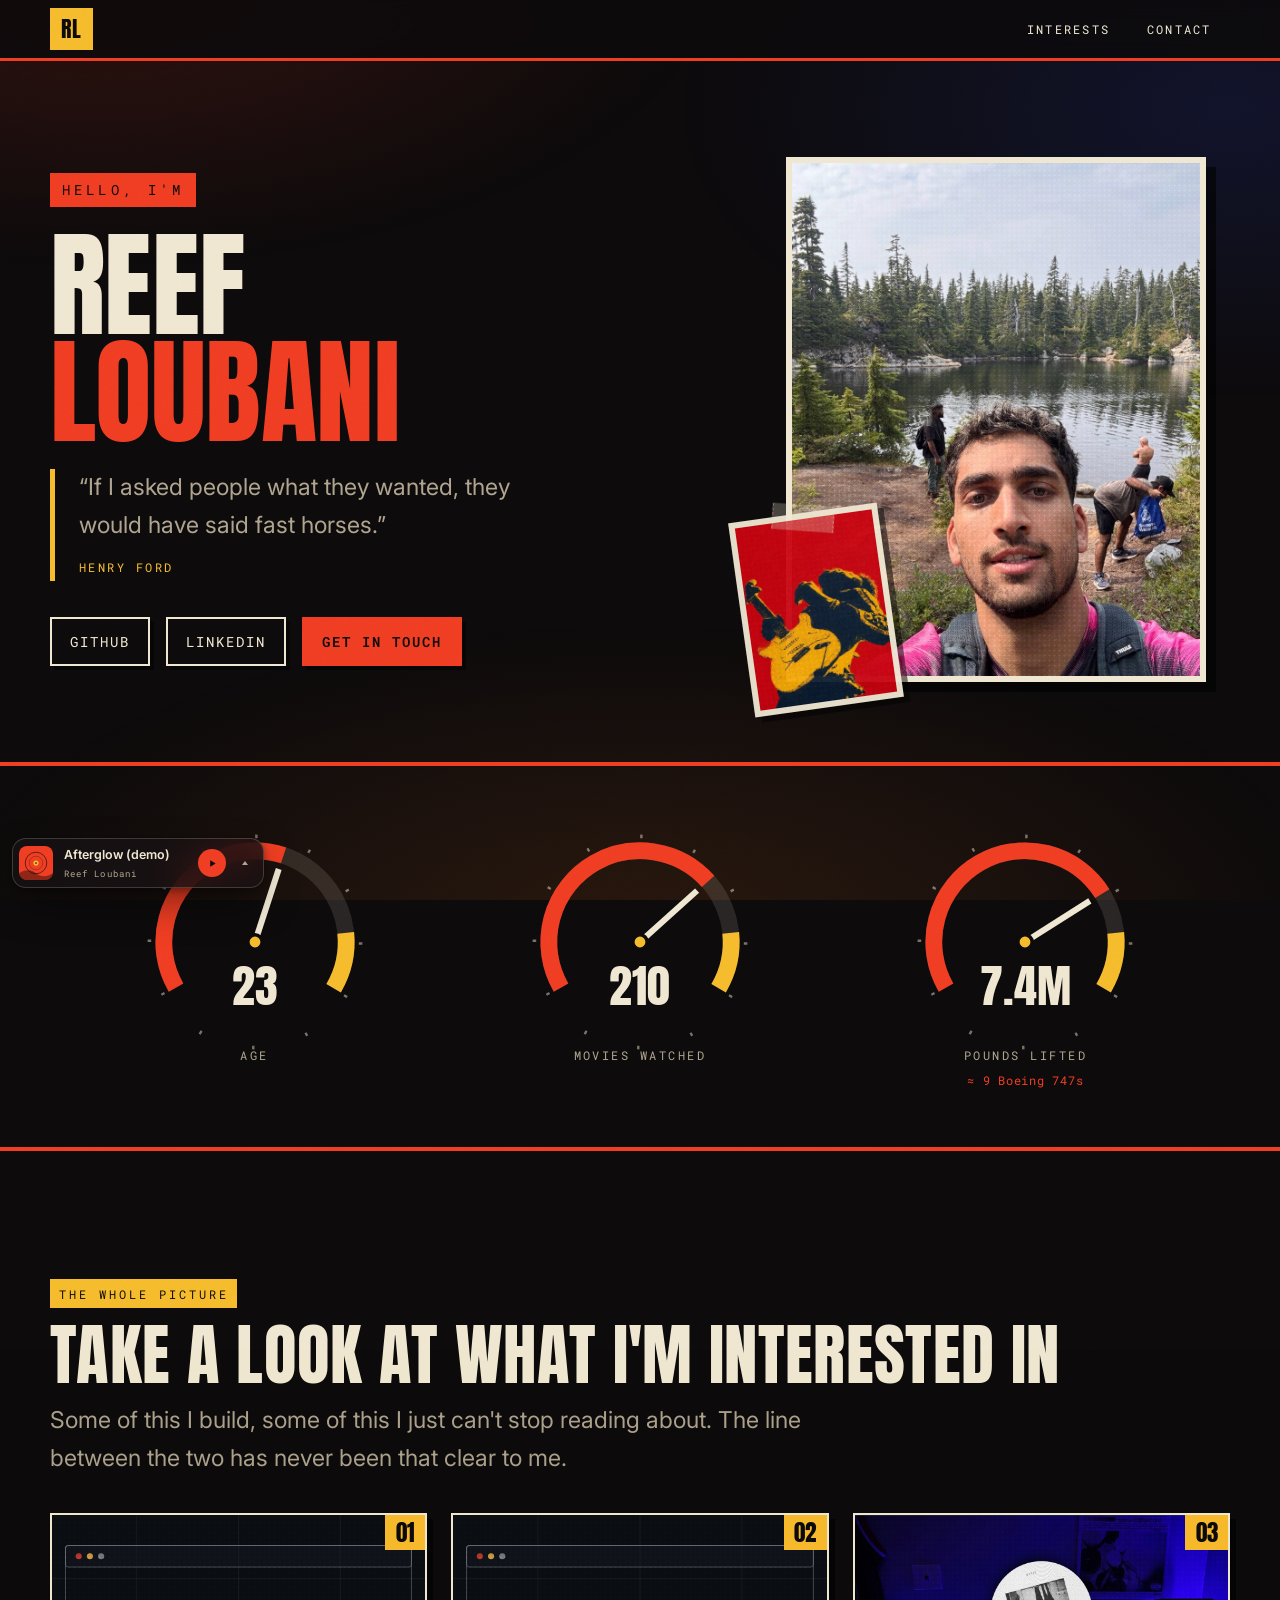
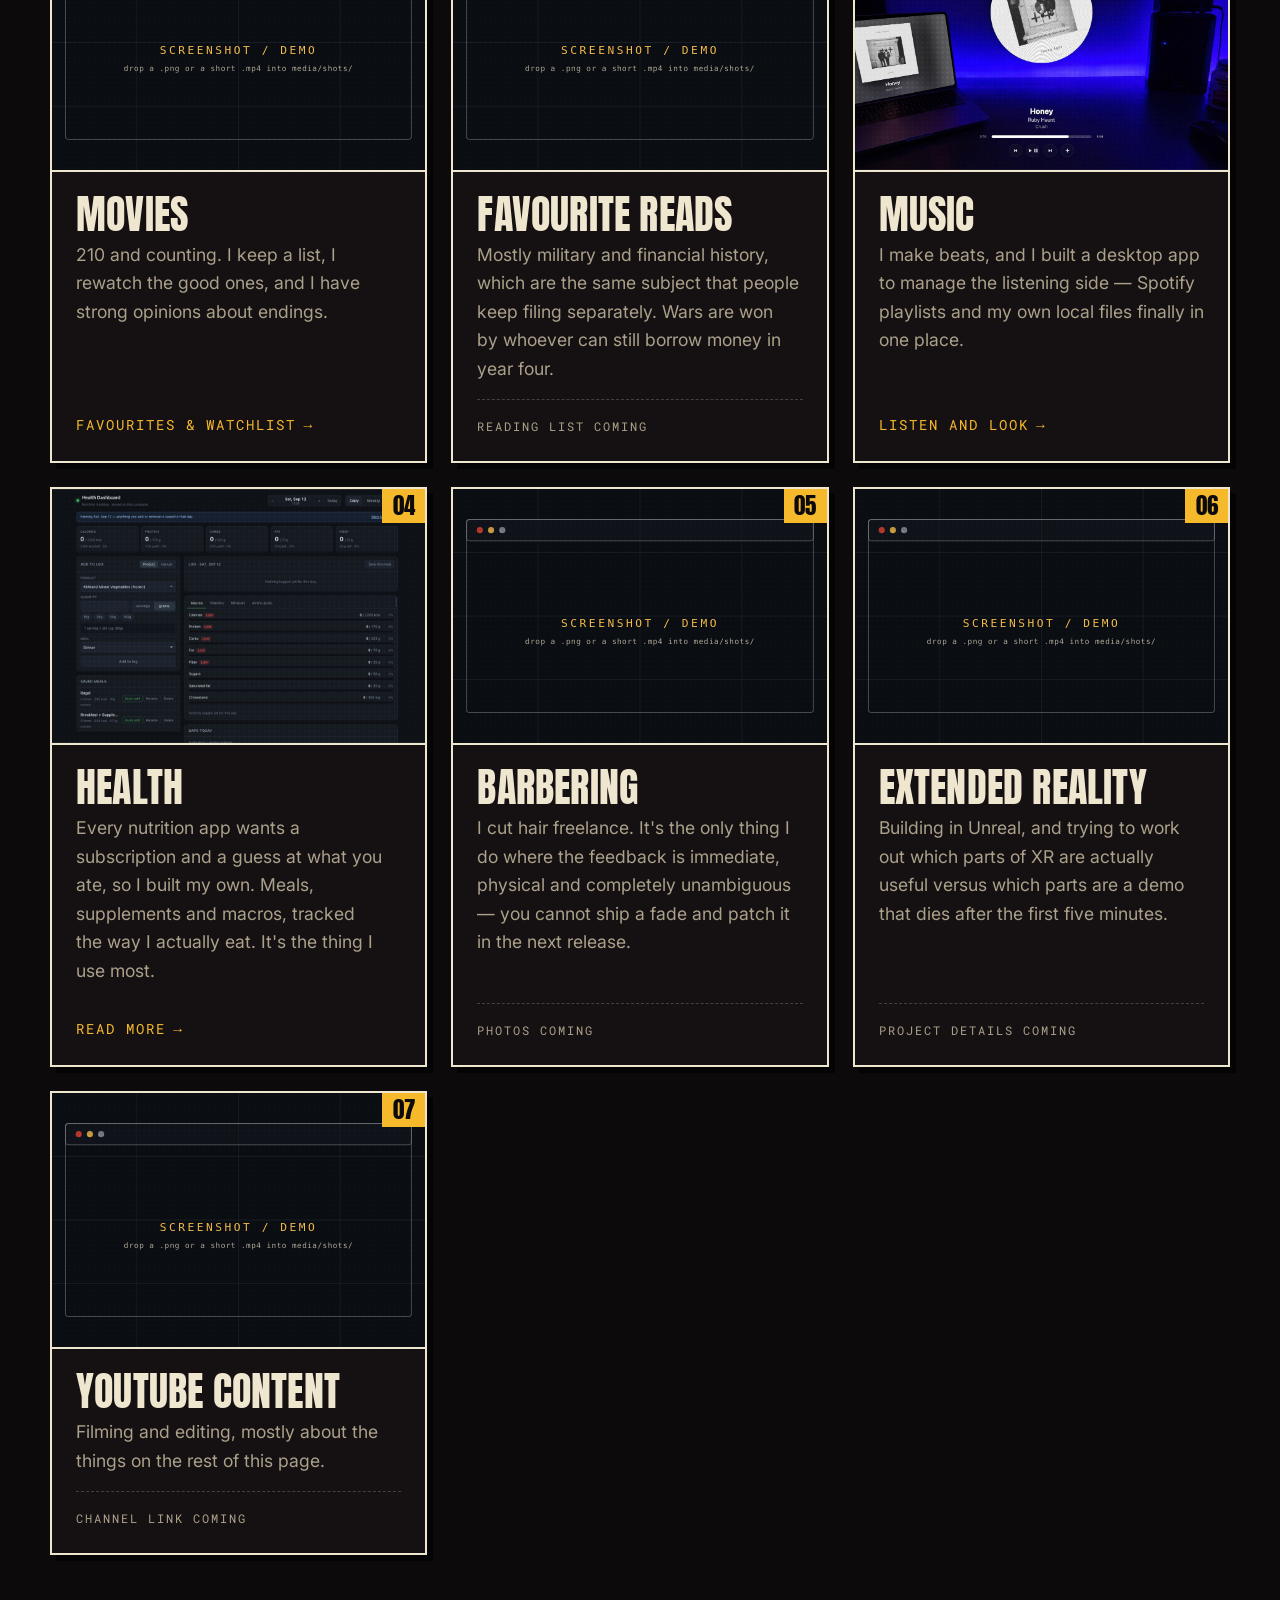
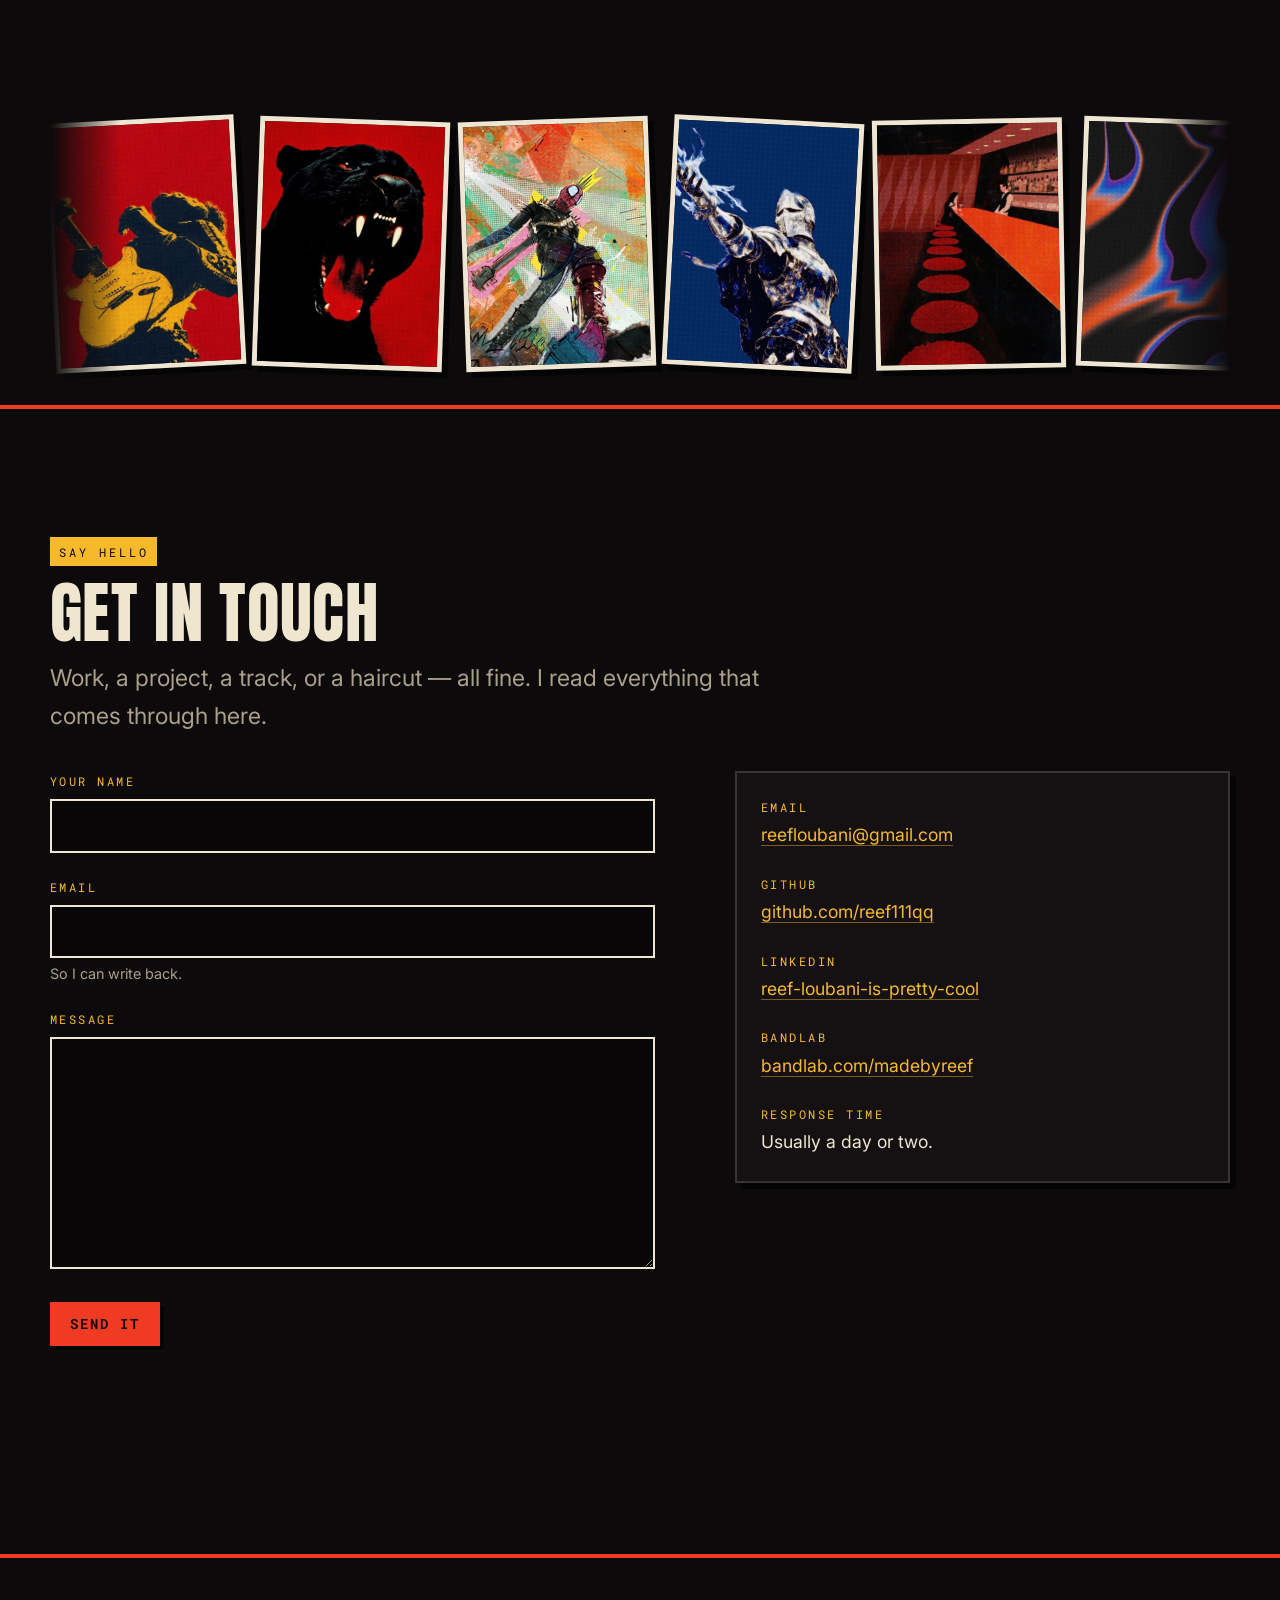
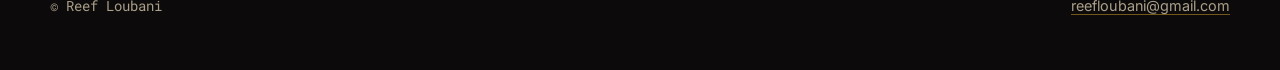
==== commit bd00b352: "Add the movies page; tuck the dock into the corner Dock: 12px from the corner rather than a full gut" ====
--- a/index.html
+++ b/index.html
@@ -236,7 +236,7 @@
           <!-- REPLACE: what you actually look for in a film, and a few favourites. -->
           <p>210 and counting. I keep a list, I rewatch the good ones, and I have
             strong opinions about endings.</p>
-          <p class="interest-card__soon">Favourites list coming</p>
+          <a class="link-arrow" href="movies.html">Favourites &amp; watchlist <span aria-hidden="true">&rarr;</span></a>
         </div>
       </article>
 
--- a/styles/tokens.css
+++ b/styles/tokens.css
@@ -23,6 +23,10 @@
      keeps its force.
      ------------------------------------------------------------------- */
   --vermilion:  #EF3B21;   /* the dominant red */
+  --vermilion-on-paper: #B82A17;  /* the red for text ON --paper. Plain
+                                     --vermilion measures only 3.2:1 on cream;
+                                     this measures 5.0:1. Red ink on paper
+                                     prints darker than red lit on black anyway. */
   --orange:     #F4761E;   /* bar counter, gradient ribbons */
   --gold:       #F5B92B;   /* the Hendrix yellow */
   --cobalt:     #2F4BE8;   /* knight blue — FILLS AND BLOCKS ONLY, see below */
--- a/styles/components.css
+++ b/styles/components.css
@@ -531,6 +531,36 @@
 .deck__track:hover .deck__track-num,
 .deck__track:hover .deck__track-time { color: var(--ink); }
 .deck__track-title { flex: 1; min-width: 0; }
+
+/* Genre sits between the title and the time. Stamped, not interactive —
+   there is no filtering here, it just tells you what a track is. */
+.deck__track-genre {
+  flex: none;
+  font-family: var(--font-mono);
+  font-size: 0.64rem;
+  letter-spacing: 0.12em;
+  text-transform: uppercase;
+  color: var(--gold);
+  border: 1px solid color-mix(in srgb, var(--gold) 40%, transparent);
+  padding: 0.2em 0.5em;
+  white-space: nowrap;
+}
+.deck__track:hover .deck__track-genre { color: var(--ink); border-color: var(--ink); }
+
+/* On a narrow deck the genre drops below the title rather than squeezing
+   the title down to nothing. */
+@media (max-width: 520px) {
+  .deck__track { flex-wrap: wrap; row-gap: 0.4em; }
+  .deck__track-title { flex: 1 1 60%; }
+  .deck__track-genre { order: 3; margin-left: 2.6ch; }
+  .deck__track-time { margin-left: auto; }
+}
+
+.deck__more {
+  margin: var(--space-m) 0 0;
+  font-size: var(--step--1);
+  color: var(--paper-dim);
+}
 .deck__track-time {
   font-family: var(--font-mono);
   font-size: var(--step--2);
@@ -632,11 +662,11 @@
    ========================================================================== */
 .dock {
   position: fixed;
-  left: var(--gutter);
-  bottom: var(--gutter);
+  left: 12px;
+  bottom: 12px;
   z-index: 70;
-  width: min(330px, calc(100vw - (var(--gutter) * 2)));
-  border-radius: 18px;
+  width: min(252px, calc(100vw - 24px));
+  border-radius: 14px;
   background: color-mix(in srgb, var(--ink-2) 82%, transparent);
   backdrop-filter: blur(18px) saturate(1.3);
   -webkit-backdrop-filter: blur(18px) saturate(1.3);
@@ -650,15 +680,15 @@
 .dock__bar {
   display: flex;
   align-items: center;
-  gap: var(--space-2xs);
-  padding: 10px;
+  gap: 7px;
+  padding: 6px;
 }
 
 .dock__art {
-  width: 44px;
-  height: 44px;
-  flex: none;
-  border-radius: 11px;
+  width: 34px;
+  height: 34px;
+  flex: none;
+  border-radius: 8px;
   object-fit: cover;
   background: var(--ink-3);
 }
@@ -674,7 +704,7 @@
 .dock__now {
   font-family: var(--font-body);
   font-weight: 600;
-  font-size: var(--step--1);
+  font-size: 0.78rem;
   color: var(--paper);
   white-space: nowrap;
   overflow: hidden;
@@ -682,8 +712,8 @@
 }
 .dock__label {
   font-family: var(--font-mono);
-  font-size: 0.62rem;
-  letter-spacing: 0.14em;
+  font-size: 0.56rem;
+  letter-spacing: 0.12em;
   color: var(--paper-dim);
   white-space: nowrap;
   overflow: hidden;
@@ -708,17 +738,17 @@
 .dock__play[disabled] { opacity: 0.4; cursor: not-allowed; transform: none; }
 .dock__play svg { fill: currentColor; }
 
-.dock__play--sm { width: 34px; height: 34px; }
-.dock__play--sm svg { width: 13px; height: 13px; }
-.dock__play--lg { width: 48px; height: 48px; }
-.dock__play--lg svg { width: 17px; height: 17px; }
+.dock__play--sm { width: 28px; height: 28px; }
+.dock__play--sm svg { width: 11px; height: 11px; }
+.dock__play--lg { width: 40px; height: 40px; }
+.dock__play--lg svg { width: 14px; height: 14px; }
 
 /* The bar's play button gives way to the transport row once open. */
 .dock.is-open .dock__play--sm { display: none; }
 
 .dock__expand {
-  width: 30px;
-  height: 30px;
+  width: 24px;
+  height: 24px;
   flex: none;
   border: 0;
   border-radius: 50%;
@@ -731,7 +761,7 @@
 }
 .dock__expand:hover { color: var(--paper); background: rgba(239,230,208,0.1); }
 .dock__expand svg {
-  width: 14px; height: 14px;
+  width: 12px; height: 12px;
   fill: currentColor;
   transition: transform var(--dur) var(--ease);
 }
@@ -761,7 +791,7 @@
   transition: grid-template-rows 340ms var(--ease-out);
 }
 
-.dock__panel-inner { padding: 0 12px 12px; }
+.dock__panel-inner { padding: 0 9px 9px; }
 
 .dock__scrubrow {
   display: flex;
@@ -785,11 +815,11 @@
   display: flex;
   align-items: center;
   justify-content: center;
-  gap: var(--space-m);
+  gap: var(--space-s);
 }
 .dock__step {
-  width: 34px;
-  height: 34px;
+  width: 30px;
+  height: 30px;
   border: 0;
   border-radius: 50%;
   background: transparent;
@@ -800,13 +830,13 @@
   transition: color var(--dur-fast) var(--ease), background var(--dur-fast) var(--ease);
 }
 .dock__step:hover { color: var(--gold); background: rgba(239,230,208,0.1); }
-.dock__step svg { width: 15px; height: 15px; fill: currentColor; }
+.dock__step svg { width: 13px; height: 13px; fill: currentColor; }
 
 .dock__list {
   list-style: none;
   margin: var(--space-2xs) 0 0;
   padding: 0;
-  max-height: 150px;
+  max-height: 136px;
   overflow-y: auto;
   border-top: 1px solid rgba(239,230,208,0.12);
 }
@@ -828,11 +858,39 @@
 .dock__empty { margin: var(--space-2xs) 0 0; font-size: var(--step--2); color: var(--paper-dim); }
 
 @media (max-width: 560px) {
-  .dock { width: calc(100vw - (var(--gutter) * 2)); }
-  .dock__list { max-height: 120px; }
+  .dock__list { max-height: 116px; }
 }
 
 /* A dock restored as open should simply be open, with no motion at all. */
 @media (prefers-reduced-motion: reduce) {
   .dock__panel, .dock__panel > * { transition: none !important; }
 }
+
+
+/* ==========================================================================
+   10. CALLOUT — a closing invitation at the foot of a page
+   ========================================================================== */
+.callout {
+  border: 3px solid var(--vermilion);
+  background: var(--ink-2);
+  box-shadow: var(--shadow-print);
+  padding: clamp(var(--space-l), 5vw, var(--space-2xl)) clamp(var(--space-m), 4vw, var(--space-xl));
+  display: flex;
+  flex-direction: column;
+  align-items: center;
+  gap: var(--space-l);
+  text-align: center;
+}
+/* Sentence case rather than the shouted all-caps every other heading uses —
+   this one is an invitation, and Anton in caps reads as a demand. */
+.callout h2 {
+  /* No max-width: the line should run the full width of the block rather
+     than stacking into a narrow column. text-wrap: balance (inherited from
+     the base heading rule) then evens out whatever lines remain. */
+  font-size: clamp(1.9rem, 1.1rem + 2.6vw, 3.4rem);
+  text-transform: none;
+  letter-spacing: 0.01em;
+  line-height: 1.1;
+  margin: 0;
+  max-width: none;
+}
--- a/styles/pages.css
+++ b/styles/pages.css
@@ -305,3 +305,228 @@
 }
 .slab p { margin-inline: auto; }
 .slab .btn { justify-self: center; }
+
+/* ==========================================================================
+   MOVIES — three lists, three treatments, so the page doesn't read as the
+   same grid repeated: a taped poster wall, a dated diary, a paper list.
+   ========================================================================== */
+.section--flush-top { padding-top: 0; }
+.section--intro { padding-bottom: var(--space-xl); }
+
+/* --- All-time favourites: posters taped to a wall ------------------------- */
+.poster-wall {
+  list-style: none;
+  margin: 0;
+  padding: var(--space-s) 0 0;
+  display: grid;
+  gap: var(--space-xl) var(--space-l);
+  /* 2, then 3, then 6 across — every step divides 6 evenly, so six
+     favourites always make whole rows instead of leaving one hanging.
+     If the list ever grows, keep it to a multiple of 6 (or 3). */
+  grid-template-columns: repeat(2, minmax(0, 1fr));
+}
+@media (min-width: 640px)  { .poster-wall { grid-template-columns: repeat(3, minmax(0, 1fr)); } }
+@media (min-width: 1100px) { .poster-wall { grid-template-columns: repeat(6, minmax(0, 1fr)); gap: var(--space-xl) var(--space-m); } }
+
+.poster {
+  transform: rotate(var(--rot, 0deg));
+  transition: transform var(--dur) var(--ease);
+}
+.poster:hover { transform: rotate(0deg) translateY(-4px); }
+/* .reveal sets its own transform while fading in; let the tilt win after. */
+.poster.reveal.is-in { transform: rotate(var(--rot, 0deg)); }
+.poster.reveal.is-in:hover { transform: rotate(0deg) translateY(-4px); }
+
+.poster__art {
+  position: relative;
+  aspect-ratio: 2 / 3;
+  border: 5px solid var(--paper);
+  box-shadow: var(--shadow-print);
+  overflow: hidden;
+  display: flex;
+  flex-direction: column;
+  justify-content: flex-end;
+  padding: 12px;
+  color: var(--ink);
+  background: var(--vermilion);
+}
+.poster__art--vermilion { background: var(--vermilion); }
+.poster__art--cobalt    { background: var(--cobalt);    color: var(--paper); }
+.poster__art--gold      { background: var(--gold); }
+.poster__art--teal      { background: var(--teal); }
+.poster__art--orange    { background: var(--orange); }
+.poster__art--ink       { background: var(--ink-3);     color: var(--vermilion); }
+
+/* A real poster image, when added, sits over the typographic stand-in. */
+.poster__art img {
+  position: absolute;
+  inset: 0;
+  width: 100%;
+  height: 100%;
+  object-fit: cover;
+  z-index: 1;
+}
+
+/* Halftone screen and a strip of tape, same as the clippings elsewhere. */
+.poster__art::after {
+  content: "";
+  position: absolute;
+  inset: 0;
+  z-index: 2;
+  background-image: var(--halftone);
+  background-size: var(--halftone-size);
+  mix-blend-mode: overlay;
+  pointer-events: none;
+}
+.poster::before {
+  content: "";
+  display: block;
+  width: 58px;
+  height: 22px;
+  margin: 0 auto -11px;
+  position: relative;
+  z-index: 3;
+  transform: rotate(-4deg);
+  background: rgba(239,230,208,0.3);
+  border-left: 1px dashed rgba(239,230,208,0.4);
+  border-right: 1px dashed rgba(239,230,208,0.4);
+}
+
+.poster__type {
+  font-family: var(--font-display);
+  font-size: clamp(1.5rem, 1rem + 1.6vw, 2.2rem);
+  line-height: 0.9;
+  text-transform: uppercase;
+  overflow-wrap: anywhere;
+}
+.poster__year {
+  font-family: var(--font-mono);
+  font-size: var(--step--2);
+  letter-spacing: 0.2em;
+  margin-top: 0.4em;
+}
+
+.poster__title {
+  font-family: var(--font-body);
+  font-size: var(--step-0);
+  font-weight: 600;
+  text-transform: none;
+  letter-spacing: 0;
+  line-height: 1.3;
+  margin: var(--space-s) 0 0.2em;
+}
+.poster__meta {
+  font-family: var(--font-mono);
+  font-weight: 400;
+  font-size: var(--step--2);
+  color: var(--paper-dim);
+  letter-spacing: 0.08em;
+}
+.poster__note { margin: 0; font-size: var(--step--1); color: var(--paper-dim); }
+
+/* --- Recently watched: a dated diary ------------------------------------- */
+.diary {
+  list-style: none;
+  margin: 0;
+  padding: 0;
+  border-top: 2px solid var(--paper);
+}
+.diary__row {
+  display: grid;
+  grid-template-columns: 4.2rem 1fr auto;
+  align-items: center;
+  gap: var(--space-m);
+  padding: var(--space-s) 0;
+  border-bottom: 1px solid rgba(239,230,208,0.14);
+}
+.diary__date {
+  display: flex;
+  flex-direction: column;
+  align-items: center;
+  line-height: 1;
+  padding: 0.45em 0;
+  border: 2px solid var(--vermilion);
+}
+.diary__mon {
+  font-family: var(--font-mono);
+  font-size: 0.62rem;
+  letter-spacing: 0.2em;
+  text-transform: uppercase;
+  color: var(--vermilion);
+}
+.diary__day {
+  font-family: var(--font-display);
+  font-size: 1.7rem;
+  color: var(--paper);
+  margin-top: 0.1em;
+}
+.diary__film { font-size: var(--step-1); font-weight: 500; min-width: 0; }
+.diary__year {
+  font-family: var(--font-mono);
+  font-size: var(--step--2);
+  color: var(--paper-dim);
+  letter-spacing: 0.08em;
+  margin-left: 0.4em;
+}
+.diary__rating {
+  color: var(--gold);
+  letter-spacing: 0.12em;
+  font-size: var(--step-0);
+  white-space: nowrap;
+}
+.diary__off { color: rgba(239,230,208,0.2); }
+
+@media (max-width: 520px) {
+  .diary__row { grid-template-columns: 3.6rem 1fr; row-gap: 0.3em; }
+  .diary__rating { grid-column: 2; }
+}
+
+/* --- Watchlist: printed on cream ----------------------------------------
+   The one light surface on the site, for contrast with the two lists
+   above it. Ink on paper measures 15.9:1.
+   ------------------------------------------------------------------------ */
+.watch {
+  background: var(--paper);
+  color: var(--ink);
+  box-shadow: var(--shadow-lift);
+  padding: clamp(var(--space-m), 4vw, var(--space-xl));
+  transform: rotate(-0.6deg);
+  position: relative;
+}
+.watch::after {
+  content: "";
+  position: absolute;
+  inset: 0;
+  pointer-events: none;
+  background-image: radial-gradient(circle at center, rgba(12,10,11,0.08) 1px, transparent 1.4px);
+  background-size: var(--halftone-size);
+}
+.watch__list {
+  list-style: none;
+  margin: 0;
+  padding: 0;
+  columns: 2 280px;
+  column-gap: var(--space-xl);
+}
+.watch__item {
+  display: flex;
+  align-items: baseline;
+  gap: var(--space-xs);
+  padding: 0.65em 0;
+  border-bottom: 1px dashed rgba(12,10,11,0.28);
+  break-inside: avoid;
+}
+.watch__num {
+  font-family: var(--font-mono);
+  font-size: var(--step--2);
+  color: var(--vermilion-on-paper);
+  font-weight: 600;
+  flex: none;
+}
+.watch__film { flex: 1; font-weight: 600; }
+.watch__year {
+  font-family: var(--font-mono);
+  font-size: var(--step--2);
+  color: rgba(12,10,11,0.6);
+  flex: none;
+}
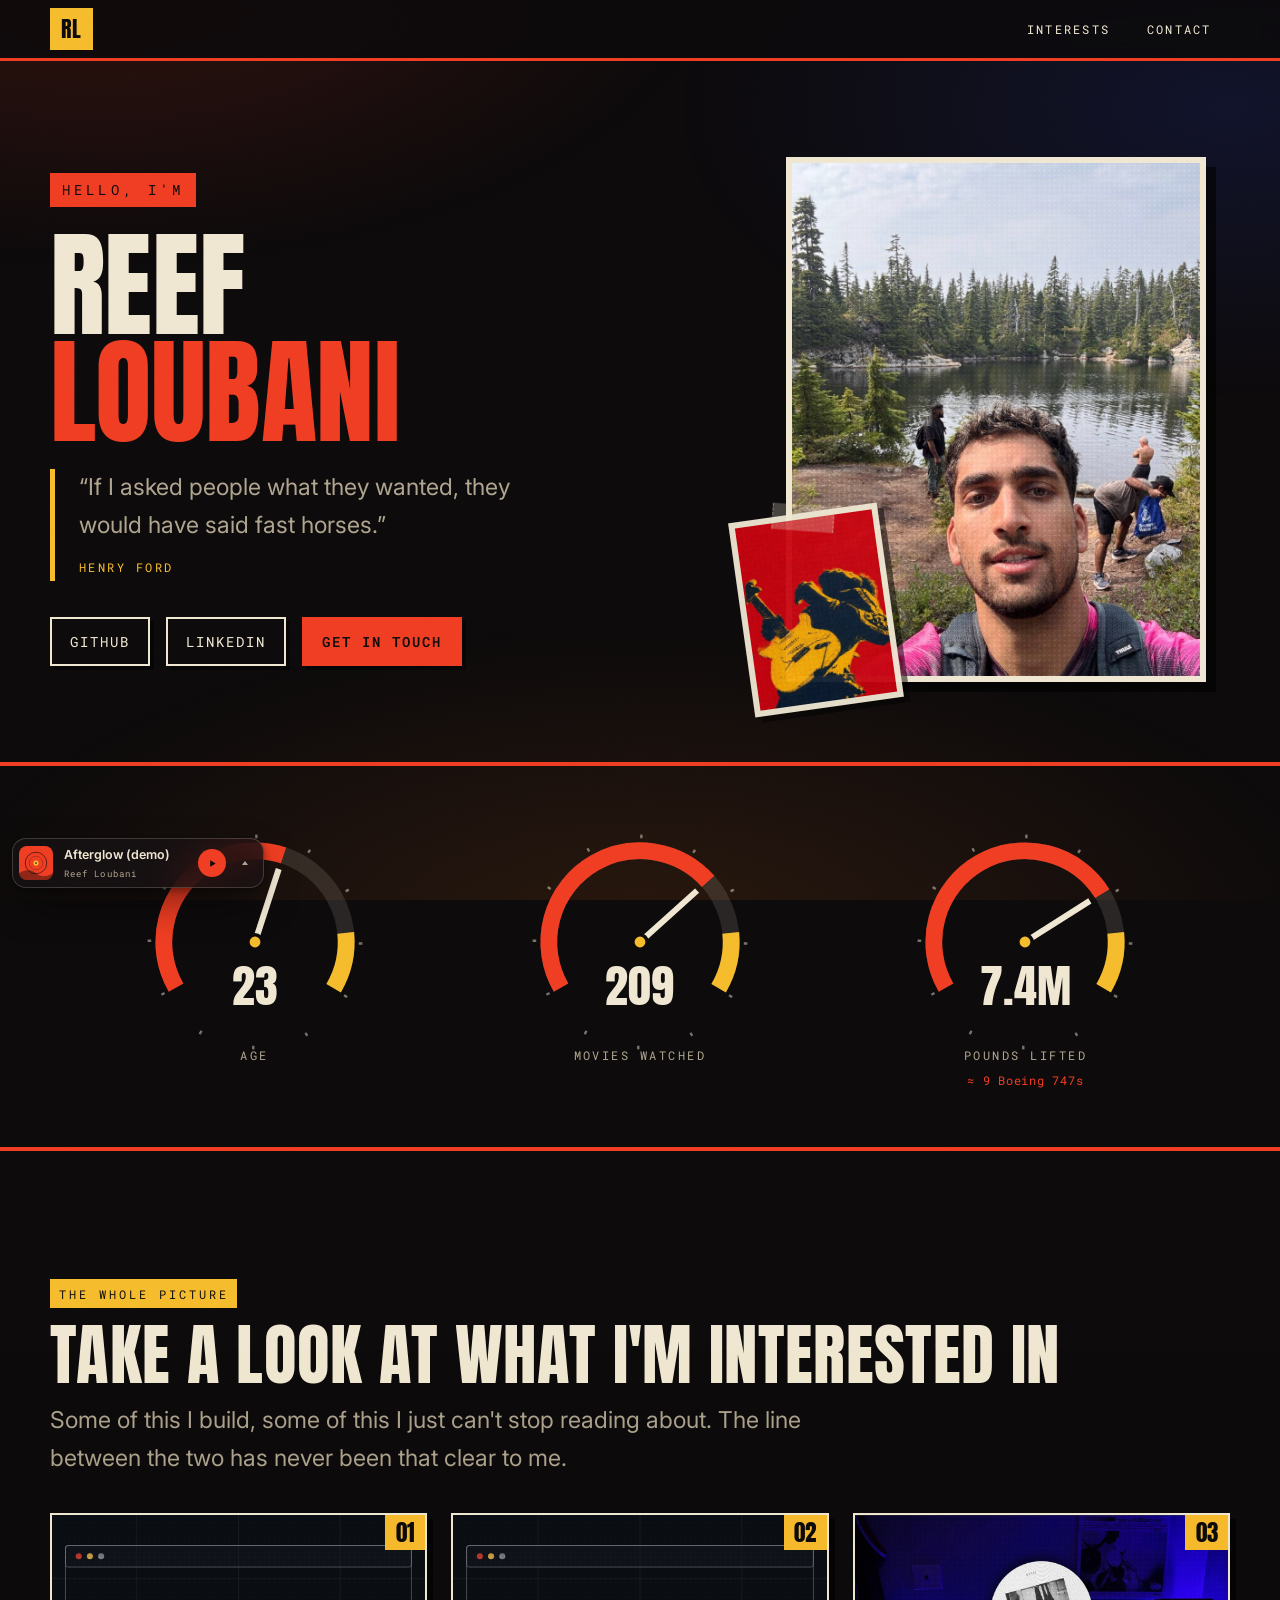
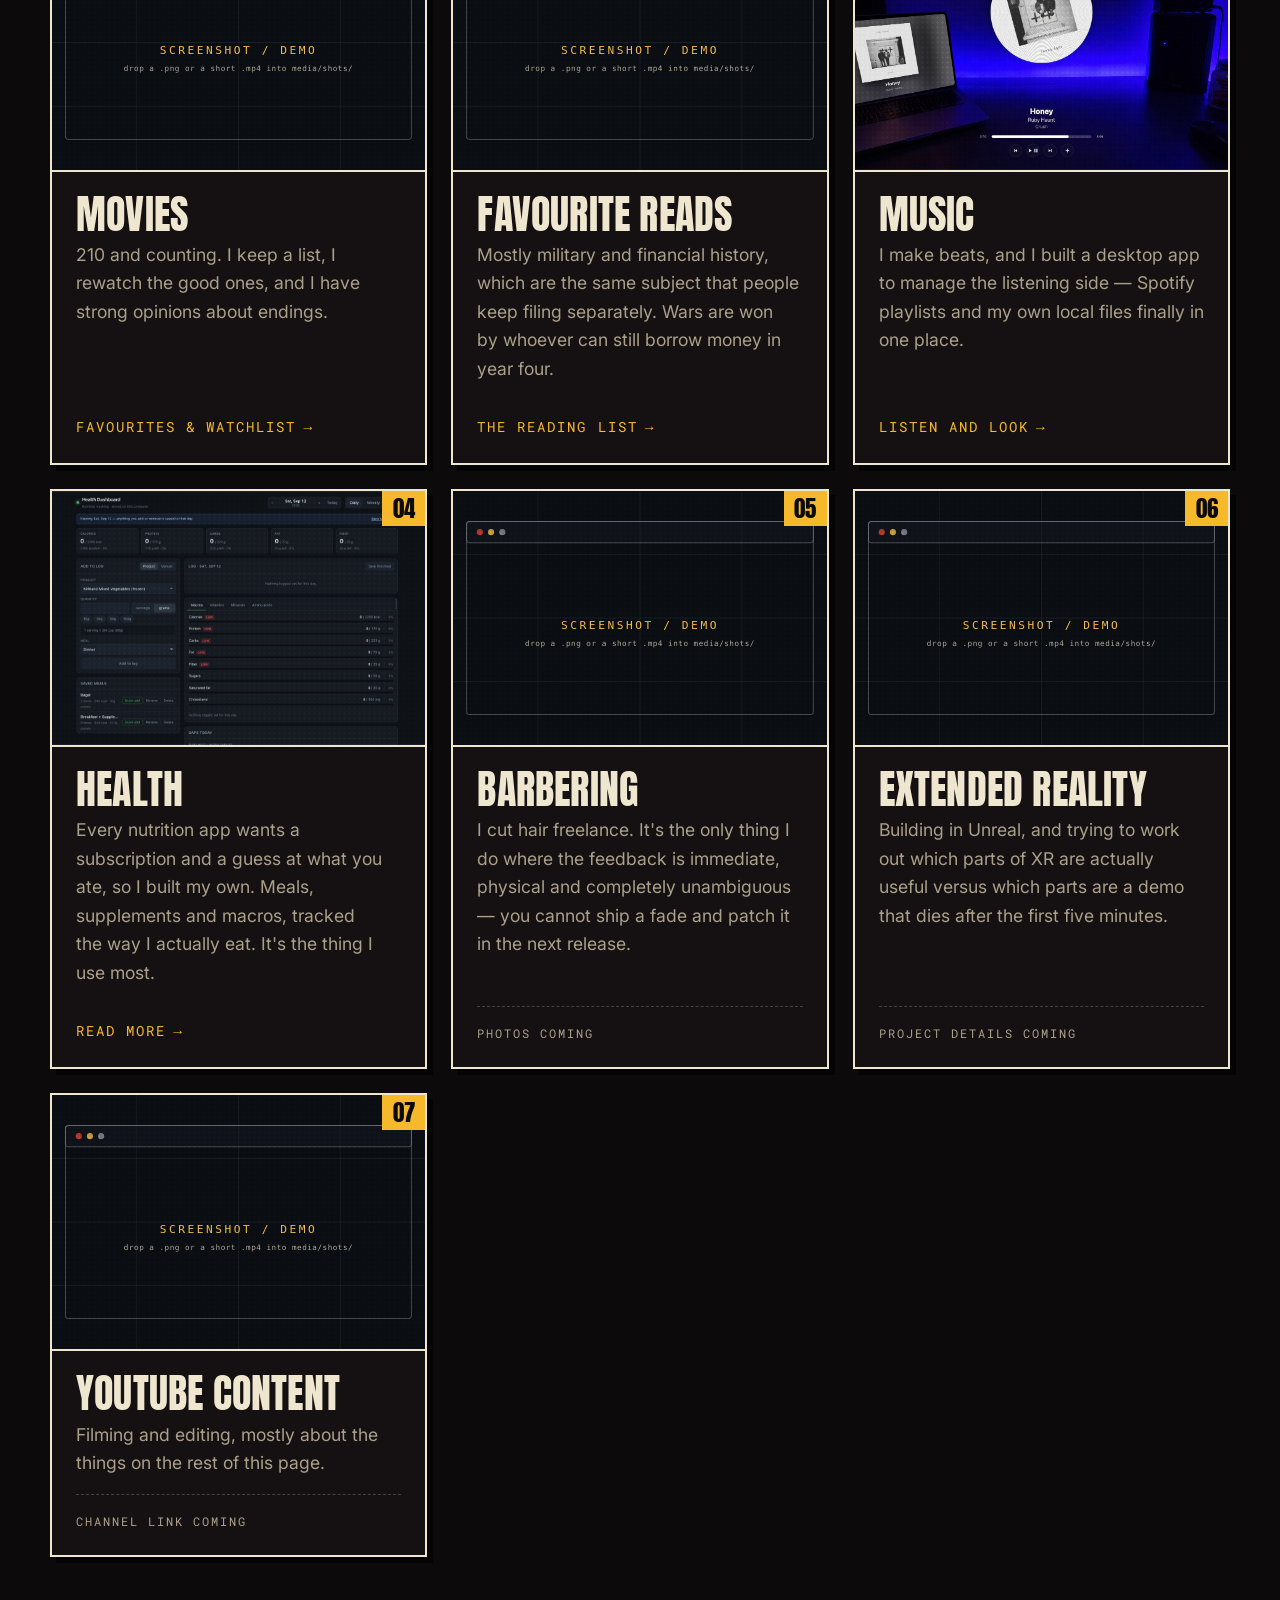
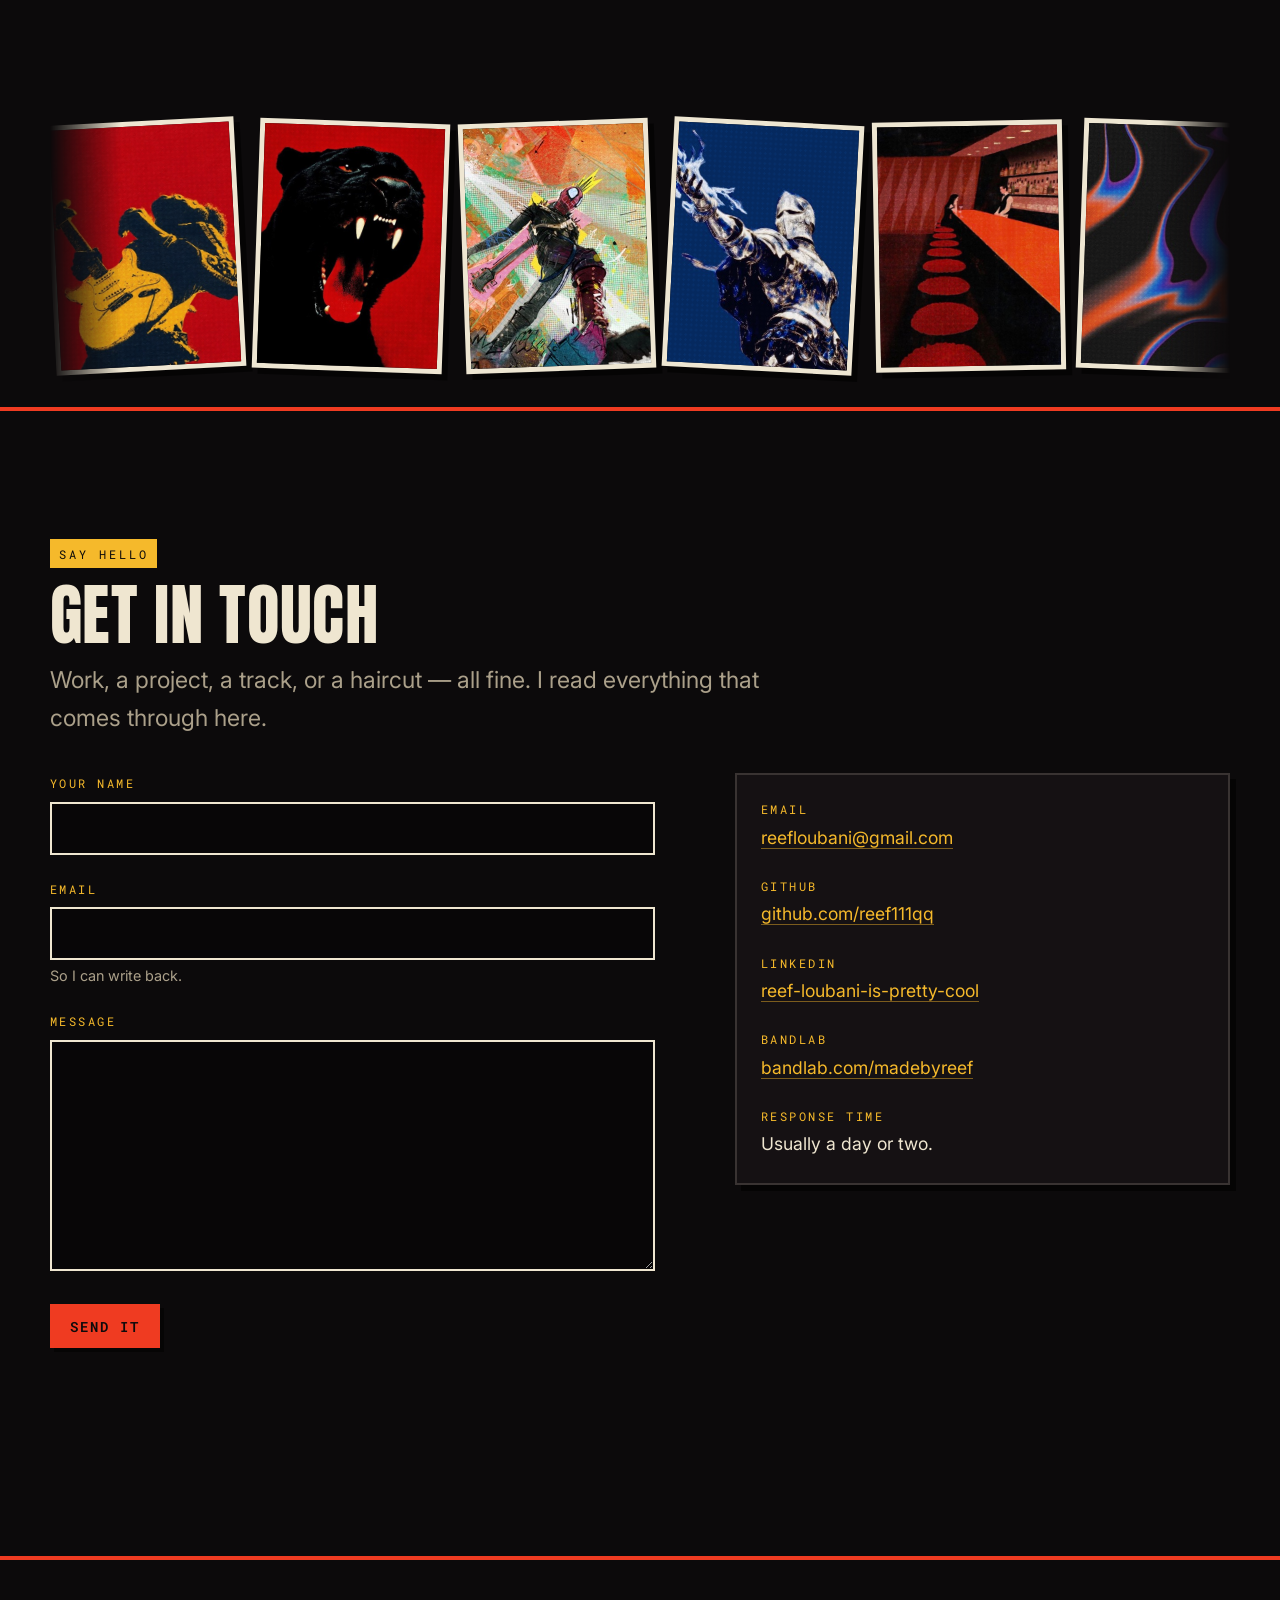
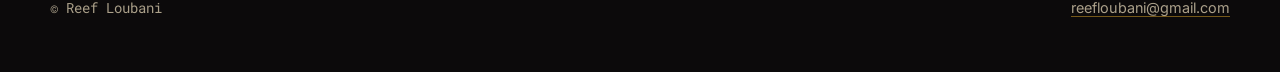
==== commit dd5d38e3: "Add the books page Five favourites with typographic covers — set in type on a flat ground rather tha" ====
--- a/index.html
+++ b/index.html
@@ -252,7 +252,7 @@
           <p>Mostly military and financial history, which are the same subject that
             people keep filing separately. Wars are won by whoever can still borrow
             money in year four.</p>
-          <p class="interest-card__soon">Reading list coming</p>
+          <a class="link-arrow" href="books.html">The reading list <span aria-hidden="true">&rarr;</span></a>
         </div>
       </article>
 
--- a/styles/pages.css
+++ b/styles/pages.css
@@ -313,116 +313,75 @@
 .section--flush-top { padding-top: 0; }
 .section--intro { padding-bottom: var(--space-xl); }
 
-/* --- All-time favourites: posters taped to a wall ------------------------- */
-.poster-wall {
+/* --- All-time favourites: a poster wall ---------------------------------
+   Steps 2 / 3 / 6 across. Every step divides six, so six favourites always
+   make whole rows. If the list grows, keep it to a multiple of 3 or 6.
+   ------------------------------------------------------------------------ */
+.favs {
   list-style: none;
   margin: 0;
   padding: var(--space-s) 0 0;
   display: grid;
-  gap: var(--space-xl) var(--space-l);
-  /* 2, then 3, then 6 across — every step divides 6 evenly, so six
-     favourites always make whole rows instead of leaving one hanging.
-     If the list ever grows, keep it to a multiple of 6 (or 3). */
+  gap: var(--space-xl) var(--space-m);
   grid-template-columns: repeat(2, minmax(0, 1fr));
 }
-@media (min-width: 640px)  { .poster-wall { grid-template-columns: repeat(3, minmax(0, 1fr)); } }
-@media (min-width: 1100px) { .poster-wall { grid-template-columns: repeat(6, minmax(0, 1fr)); gap: var(--space-xl) var(--space-m); } }
-
-.poster {
-  transform: rotate(var(--rot, 0deg));
-  transition: transform var(--dur) var(--ease);
-}
-.poster:hover { transform: rotate(0deg) translateY(-4px); }
-/* .reveal sets its own transform while fading in; let the tilt win after. */
-.poster.reveal.is-in { transform: rotate(var(--rot, 0deg)); }
-.poster.reveal.is-in:hover { transform: rotate(0deg) translateY(-4px); }
-
-.poster__art {
+@media (min-width: 640px)  { .favs { grid-template-columns: repeat(3, minmax(0, 1fr)); gap: var(--space-xl) var(--space-l); } }
+@media (min-width: 1100px) { .favs { grid-template-columns: repeat(6, minmax(0, 1fr)); gap: var(--space-xl) var(--space-m); } }
+
+.fav__poster {
   position: relative;
   aspect-ratio: 2 / 3;
   border: 5px solid var(--paper);
+  background: var(--ink-3);
   box-shadow: var(--shadow-print);
-  overflow: hidden;
-  display: flex;
-  flex-direction: column;
-  justify-content: flex-end;
-  padding: 12px;
-  color: var(--ink);
-  background: var(--vermilion);
-}
-.poster__art--vermilion { background: var(--vermilion); }
-.poster__art--cobalt    { background: var(--cobalt);    color: var(--paper); }
-.poster__art--gold      { background: var(--gold); }
-.poster__art--teal      { background: var(--teal); }
-.poster__art--orange    { background: var(--orange); }
-.poster__art--ink       { background: var(--ink-3);     color: var(--vermilion); }
-
-/* A real poster image, when added, sits over the typographic stand-in. */
-.poster__art img {
+  transform: rotate(var(--rot, 0deg));
+  transition: transform var(--dur) var(--ease), box-shadow var(--dur) var(--ease);
+}
+.fav:hover .fav__poster {
+  transform: rotate(0deg) translateY(-4px);
+  box-shadow: var(--shadow-lift);
+}
+.fav__poster img { width: 100%; height: 100%; object-fit: cover; }
+
+.fav__poster::after {          /* halftone screen */
+  content: "";
   position: absolute;
   inset: 0;
-  width: 100%;
-  height: 100%;
-  object-fit: cover;
-  z-index: 1;
-}
-
-/* Halftone screen and a strip of tape, same as the clippings elsewhere. */
-.poster__art::after {
-  content: "";
-  position: absolute;
-  inset: 0;
-  z-index: 2;
   background-image: var(--halftone);
   background-size: var(--halftone-size);
   mix-blend-mode: overlay;
   pointer-events: none;
 }
-.poster::before {
+.fav__poster::before {         /* tape */
   content: "";
-  display: block;
-  width: 58px;
-  height: 22px;
-  margin: 0 auto -11px;
-  position: relative;
-  z-index: 3;
-  transform: rotate(-4deg);
+  position: absolute;
+  top: -14px;
+  left: 50%;
+  z-index: 2;
+  width: 52px;
+  height: 20px;
+  transform: translateX(-50%) rotate(-5deg);
   background: rgba(239,230,208,0.3);
   border-left: 1px dashed rgba(239,230,208,0.4);
   border-right: 1px dashed rgba(239,230,208,0.4);
 }
 
-.poster__type {
-  font-family: var(--font-display);
-  font-size: clamp(1.5rem, 1rem + 1.6vw, 2.2rem);
-  line-height: 0.9;
-  text-transform: uppercase;
-  overflow-wrap: anywhere;
-}
-.poster__year {
+.fav__text { padding-top: var(--space-s); }
+.fav__title {
+  font-size: clamp(1.05rem, 0.9rem + 0.5vw, 1.3rem);
+  line-height: 1;
+  margin: 0 0 var(--space-2xs);
+  overflow-wrap: break-word;
+}
+.fav__year {
+  display: inline-block;
   font-family: var(--font-mono);
   font-size: var(--step--2);
   letter-spacing: 0.2em;
-  margin-top: 0.4em;
-}
-
-.poster__title {
-  font-family: var(--font-body);
-  font-size: var(--step-0);
-  font-weight: 600;
-  text-transform: none;
-  letter-spacing: 0;
-  line-height: 1.3;
-  margin: var(--space-s) 0 0.2em;
-}
-.poster__meta {
-  font-family: var(--font-mono);
-  font-weight: 400;
-  font-size: var(--step--2);
-  color: var(--paper-dim);
-  letter-spacing: 0.08em;
-}
-.poster__note { margin: 0; font-size: var(--step--1); color: var(--paper-dim); }
+  color: var(--ink);
+  background: var(--gold);
+  padding: 0.2em 0.55em;
+}
 
 /* --- Recently watched: a dated diary ------------------------------------- */
 .diary {
@@ -530,3 +489,101 @@
   color: rgba(12,10,11,0.6);
   flex: none;
 }
+
+/* ==========================================================================
+   BOOKS — a shelf of typographic covers.
+
+   Five is a prime number, so no column count divides it evenly. A centred
+   flex row handles that better than a grid: five sit in one row on desktop,
+   and when they wrap the short row centres itself instead of hanging off
+   to one side.
+   ========================================================================== */
+.shelf {
+  list-style: none;
+  margin: 0;
+  padding: var(--space-s) 0 0;
+  display: flex;
+  flex-wrap: wrap;
+  justify-content: center;
+  gap: var(--space-xl) var(--space-l);
+}
+.book { flex: 0 1 clamp(132px, 16vw, 186px); }
+
+.book__cover {
+  position: relative;
+  aspect-ratio: 2 / 3;
+  border: 5px solid var(--paper);
+  box-shadow: var(--shadow-print);
+  transform: rotate(var(--rot, 0deg));
+  transition: transform var(--dur) var(--ease), box-shadow var(--dur) var(--ease);
+  display: flex;
+  flex-direction: column;
+  justify-content: space-between;
+  padding: 14px 12px;
+  overflow: hidden;
+}
+.book:hover .book__cover {
+  transform: rotate(0deg) translateY(-4px);
+  box-shadow: var(--shadow-lift);
+}
+
+/* Each ground is paired with a text colour that passes even at the small
+   size of the author line: ink-3/vermilion 5.1, gold/ink 11.2,
+   cobalt/paper 5.1, orange/ink 7.0, paper/ink 15.9. */
+.book__cover--ink    { background: var(--ink-3); color: var(--vermilion); }
+.book__cover--gold   { background: var(--gold);   color: var(--ink); }
+.book__cover--cobalt { background: var(--cobalt); color: var(--paper); }
+.book__cover--orange { background: var(--orange); color: var(--ink); }
+.book__cover--paper  { background: var(--paper);  color: var(--ink); }
+
+.book__cover-title {
+  font-family: var(--font-display);
+  font-size: clamp(1.15rem, 0.8rem + 1.1vw, 1.65rem);
+  line-height: 0.92;
+  text-transform: uppercase;
+  overflow-wrap: anywhere;
+}
+.book__cover-author {
+  font-family: var(--font-mono);
+  font-size: 0.6rem;
+  letter-spacing: 0.14em;
+  text-transform: uppercase;
+  border-top: 1px solid currentColor;
+  padding-top: 0.5em;
+  opacity: 0.85;
+}
+
+.book__cover::after {          /* halftone screen, as everywhere else */
+  content: "";
+  position: absolute;
+  inset: 0;
+  background-image: var(--halftone);
+  background-size: var(--halftone-size);
+  mix-blend-mode: overlay;
+  pointer-events: none;
+}
+/* The paper cover is light, so the dark-on-light halftone needs inverting. */
+.book__cover--paper::after {
+  background-image: radial-gradient(circle at center, rgba(12,10,11,0.09) 1px, transparent 1.4px);
+  mix-blend-mode: normal;
+}
+
+.book__text { padding-top: var(--space-s); }
+.book__title {
+  font-size: clamp(1rem, 0.9rem + 0.4vw, 1.2rem);
+  line-height: 1;
+  margin: 0 0 var(--space-3xs);
+  overflow-wrap: break-word;
+}
+.book__author {
+  margin: 0;
+  font-size: var(--step--1);
+  color: var(--paper-dim);
+}
+.book__year {
+  font-family: var(--font-mono);
+  font-size: var(--step--2);
+  letter-spacing: 0.1em;
+  color: var(--gold);
+  margin-left: 0.3em;
+}
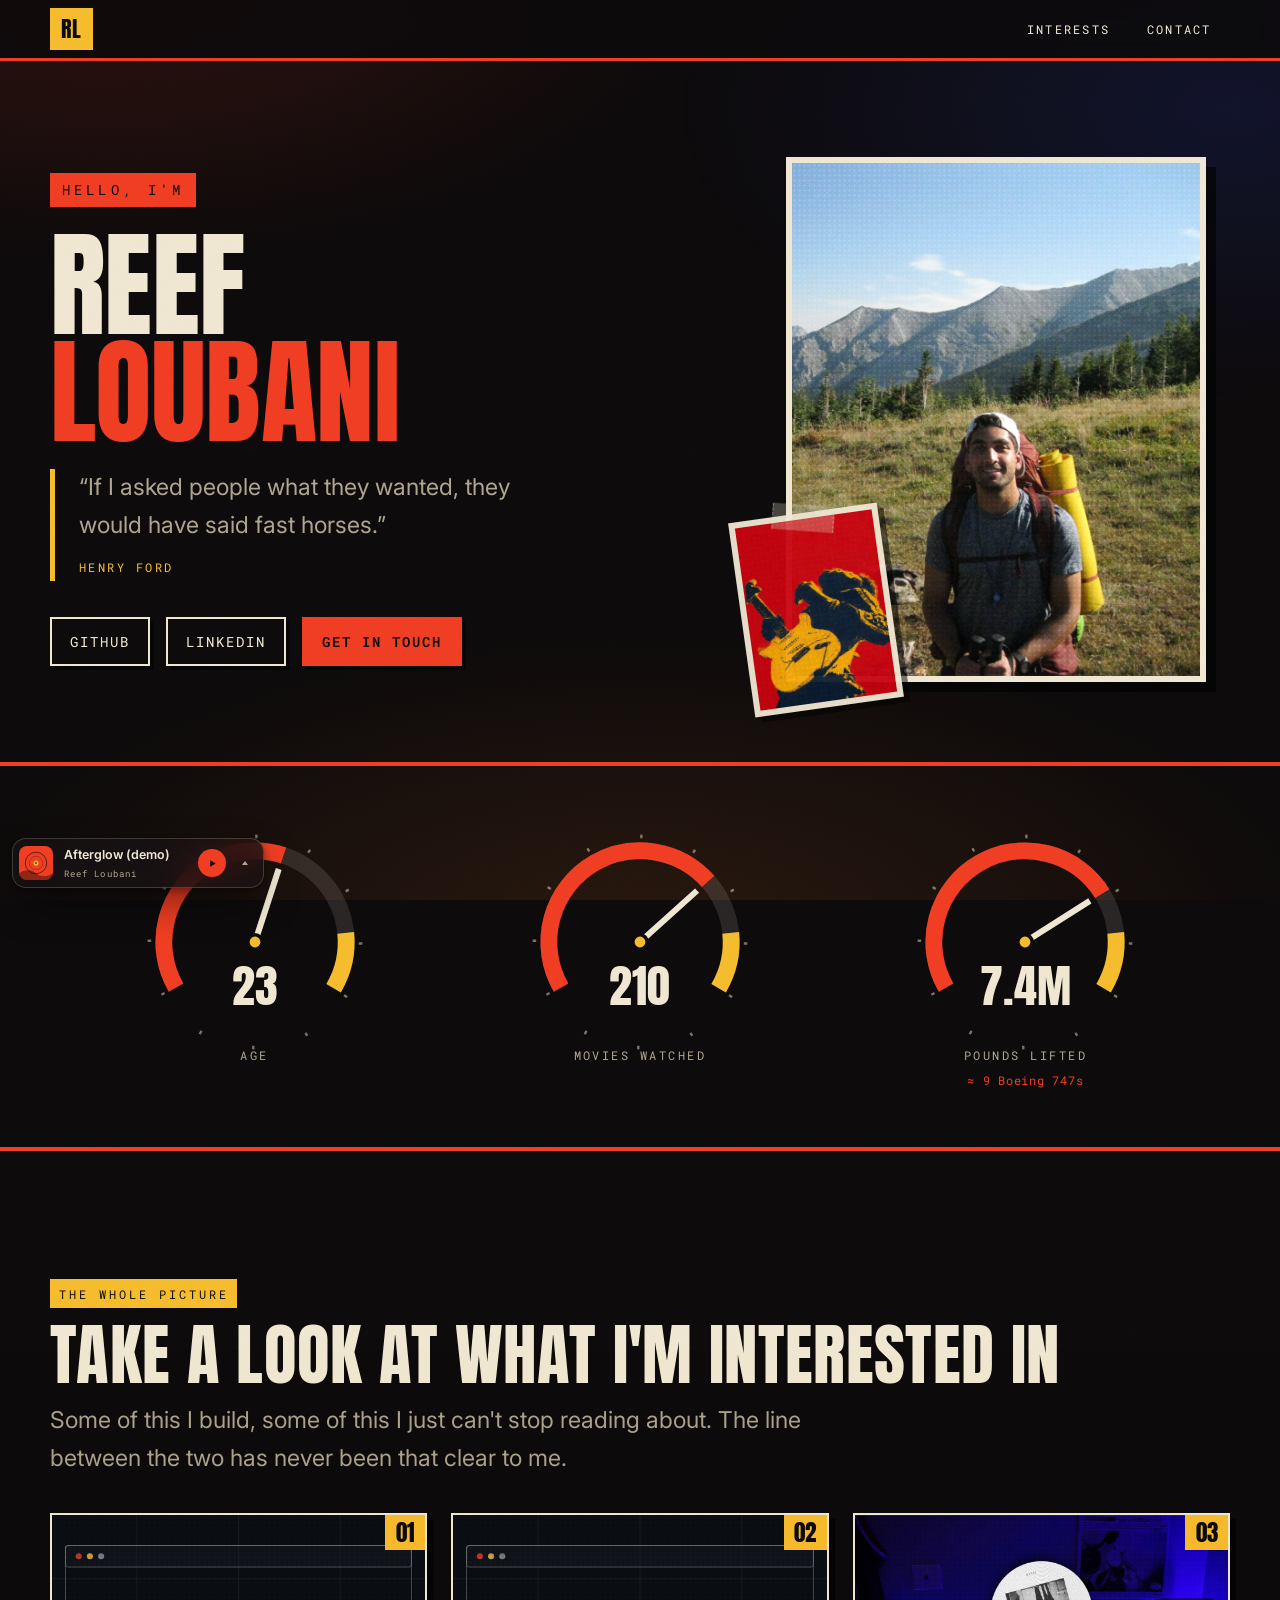
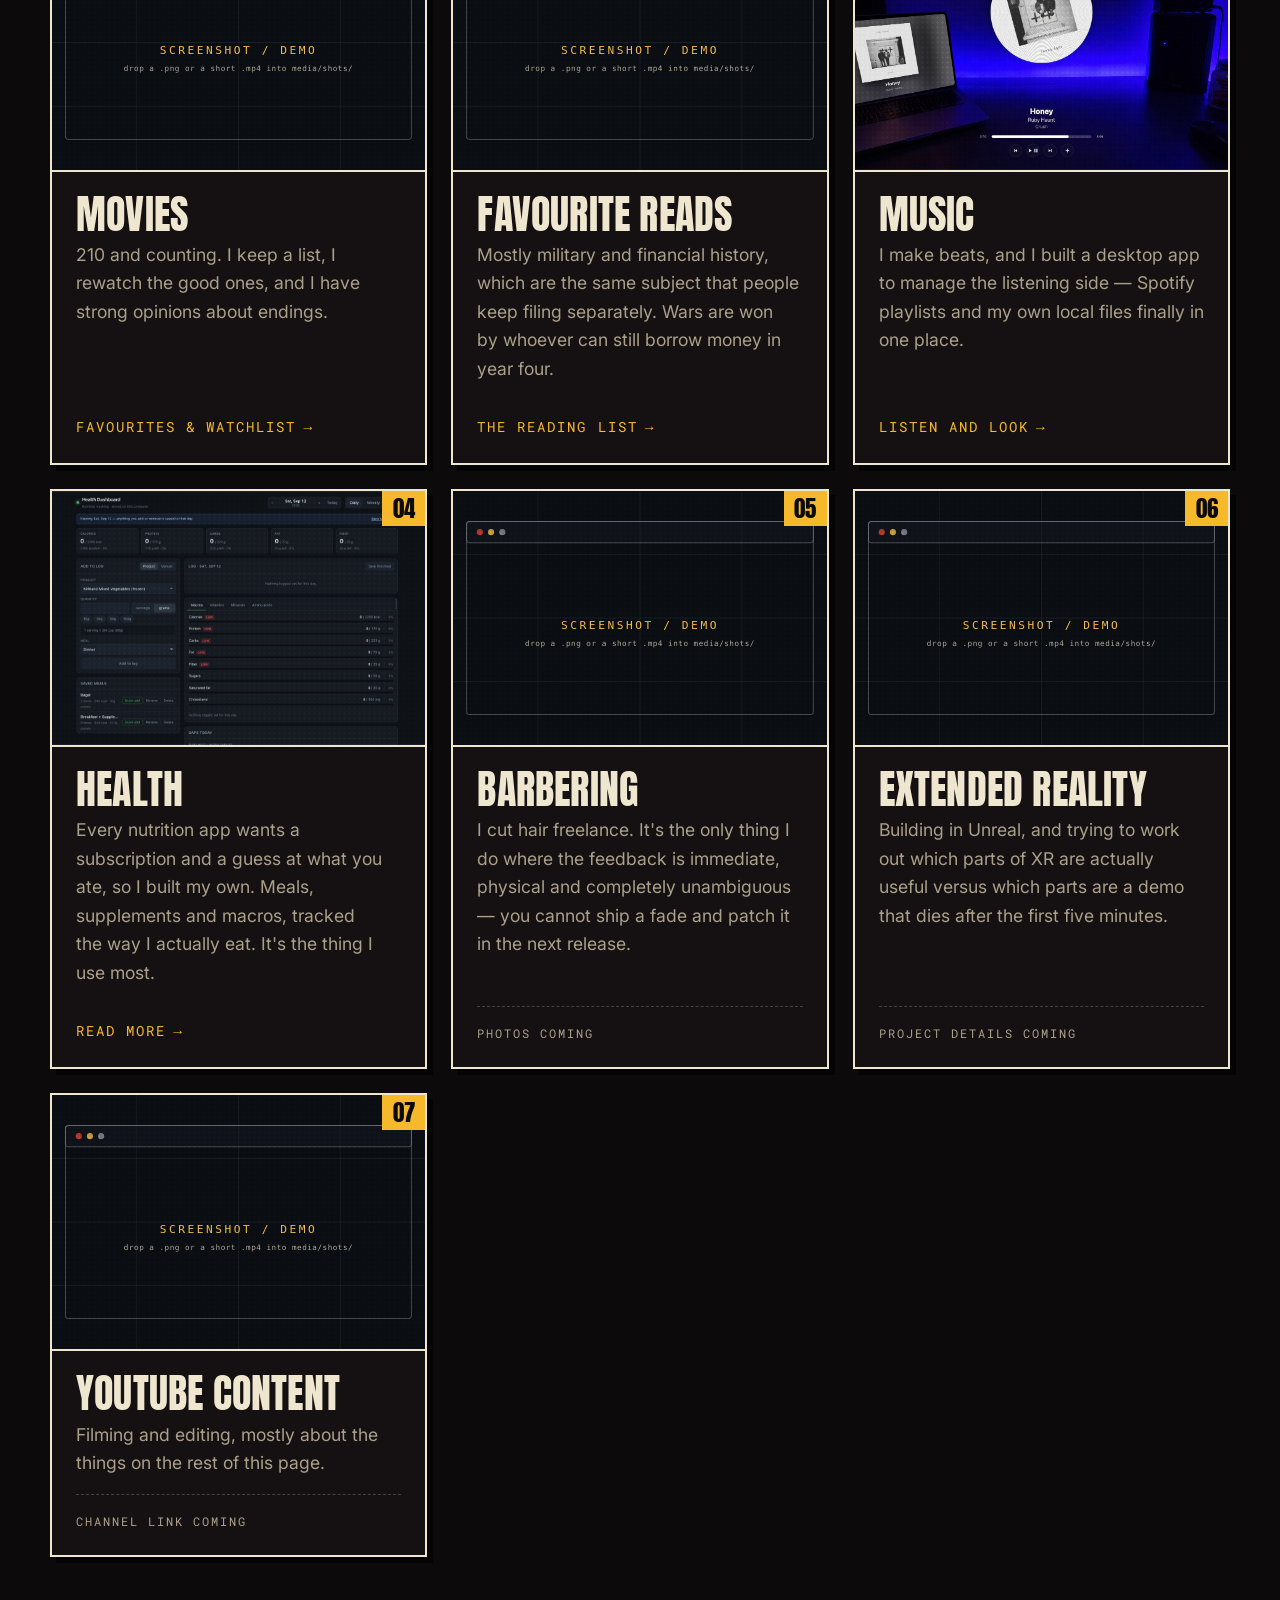
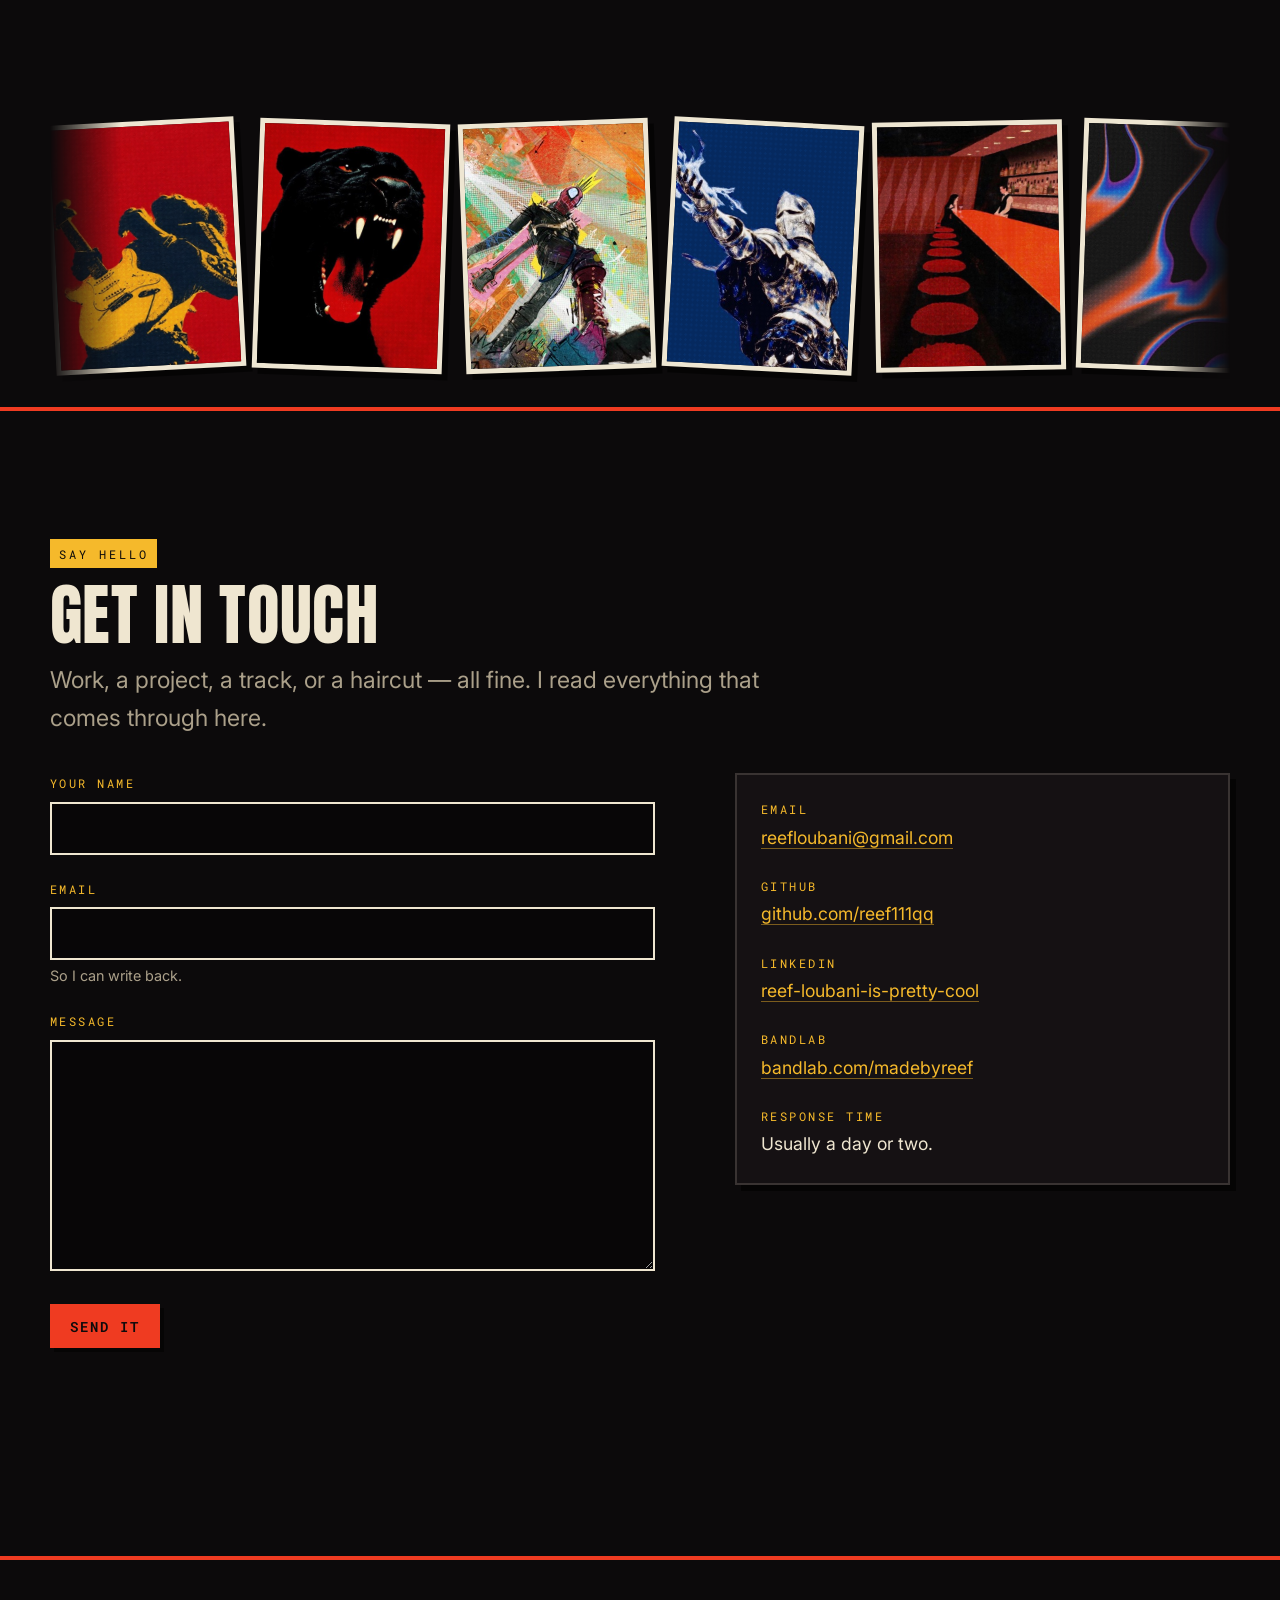
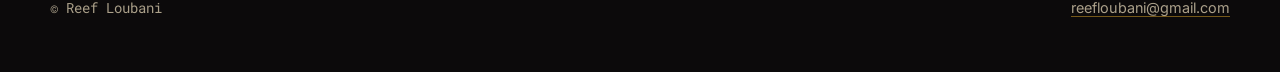
==== commit 3aa9ff01: "Swap the hero photo The new shot is landscape 4:3 and the hero frame is 4:5, so a centred crop would" ====
--- a/index.html
+++ b/index.html
@@ -128,7 +128,7 @@
 
     <figure class="hero__figure">
       <div class="portrait">
-        <img src="media/portrait.jpg" alt="Reef Loubani at an alpine lake, pine trees and water behind him" width="900" height="1200" fetchpriority="high" decoding="async">
+        <img src="media/portrait.jpg" alt="Reef Loubani on a backpacking trip, a mountain range and pine forest behind him" width="900" height="1125" fetchpriority="high" decoding="async">
       </div>
       <figure class="clipping clipping--loud hero__tape" style="--rot:-8deg; --tape-rot:12deg;" aria-hidden="true">
         <img src="media/scatter/hendrix.jpg" alt="" width="420" height="560" loading="lazy" decoding="async">
--- a/styles/pages.css
+++ b/styles/pages.css
@@ -419,7 +419,7 @@
   color: var(--paper);
   margin-top: 0.1em;
 }
-.diary__film { font-size: var(--step-1); font-weight: 500; min-width: 0; }
+.diary__title { font-size: var(--step-1); font-weight: 500; min-width: 0; }
 .diary__year {
   font-family: var(--font-mono);
   font-size: var(--step--2);
@@ -444,7 +444,7 @@
    The one light surface on the site, for contrast with the two lists
    above it. Ink on paper measures 15.9:1.
    ------------------------------------------------------------------------ */
-.watch {
+.paperlist {
   background: var(--paper);
   color: var(--ink);
   box-shadow: var(--shadow-lift);
@@ -452,7 +452,7 @@
   transform: rotate(-0.6deg);
   position: relative;
 }
-.watch::after {
+.paperlist::after {
   content: "";
   position: absolute;
   inset: 0;
@@ -460,14 +460,14 @@
   background-image: radial-gradient(circle at center, rgba(12,10,11,0.08) 1px, transparent 1.4px);
   background-size: var(--halftone-size);
 }
-.watch__list {
+.paperlist__list {
   list-style: none;
   margin: 0;
   padding: 0;
   columns: 2 280px;
   column-gap: var(--space-xl);
 }
-.watch__item {
+.paperlist__item {
   display: flex;
   align-items: baseline;
   gap: var(--space-xs);
@@ -475,15 +475,15 @@
   border-bottom: 1px dashed rgba(12,10,11,0.28);
   break-inside: avoid;
 }
-.watch__num {
+.paperlist__num {
   font-family: var(--font-mono);
   font-size: var(--step--2);
   color: var(--vermilion-on-paper);
   font-weight: 600;
   flex: none;
 }
-.watch__film { flex: 1; font-weight: 600; }
-.watch__year {
+.paperlist__name { flex: 1; font-weight: 600; }
+.paperlist__meta {
   font-family: var(--font-mono);
   font-size: var(--step--2);
   color: rgba(12,10,11,0.6);
@@ -505,53 +505,27 @@
   display: flex;
   flex-wrap: wrap;
   justify-content: center;
+  align-items: flex-end;   /* covers stand on a common line, tops ragged */
   gap: var(--space-xl) var(--space-l);
 }
 .book { flex: 0 1 clamp(132px, 16vw, 186px); }
 
 .book__cover {
   position: relative;
-  aspect-ratio: 2 / 3;
   border: 5px solid var(--paper);
+  background: var(--ink-3);
   box-shadow: var(--shadow-print);
   transform: rotate(var(--rot, 0deg));
   transition: transform var(--dur) var(--ease), box-shadow var(--dur) var(--ease);
-  display: flex;
-  flex-direction: column;
-  justify-content: space-between;
-  padding: 14px 12px;
-  overflow: hidden;
+  font-size: 0;          /* no baseline gap under the image */
 }
 .book:hover .book__cover {
   transform: rotate(0deg) translateY(-4px);
   box-shadow: var(--shadow-lift);
 }
-
-/* Each ground is paired with a text colour that passes even at the small
-   size of the author line: ink-3/vermilion 5.1, gold/ink 11.2,
-   cobalt/paper 5.1, orange/ink 7.0, paper/ink 15.9. */
-.book__cover--ink    { background: var(--ink-3); color: var(--vermilion); }
-.book__cover--gold   { background: var(--gold);   color: var(--ink); }
-.book__cover--cobalt { background: var(--cobalt); color: var(--paper); }
-.book__cover--orange { background: var(--orange); color: var(--ink); }
-.book__cover--paper  { background: var(--paper);  color: var(--ink); }
-
-.book__cover-title {
-  font-family: var(--font-display);
-  font-size: clamp(1.15rem, 0.8rem + 1.1vw, 1.65rem);
-  line-height: 0.92;
-  text-transform: uppercase;
-  overflow-wrap: anywhere;
-}
-.book__cover-author {
-  font-family: var(--font-mono);
-  font-size: 0.6rem;
-  letter-spacing: 0.14em;
-  text-transform: uppercase;
-  border-top: 1px solid currentColor;
-  padding-top: 0.5em;
-  opacity: 0.85;
-}
+/* No fixed aspect-ratio and no object-fit: each cover keeps its own shape.
+   width/height on the <img> still reserve the right space before it loads. */
+.book__cover img { width: 100%; height: auto; display: block; }
 
 .book__cover::after {          /* halftone screen, as everywhere else */
   content: "";
@@ -561,11 +535,6 @@
   background-size: var(--halftone-size);
   mix-blend-mode: overlay;
   pointer-events: none;
-}
-/* The paper cover is light, so the dark-on-light halftone needs inverting. */
-.book__cover--paper::after {
-  background-image: radial-gradient(circle at center, rgba(12,10,11,0.09) 1px, transparent 1.4px);
-  mix-blend-mode: normal;
 }
 
 .book__text { padding-top: var(--space-s); }
